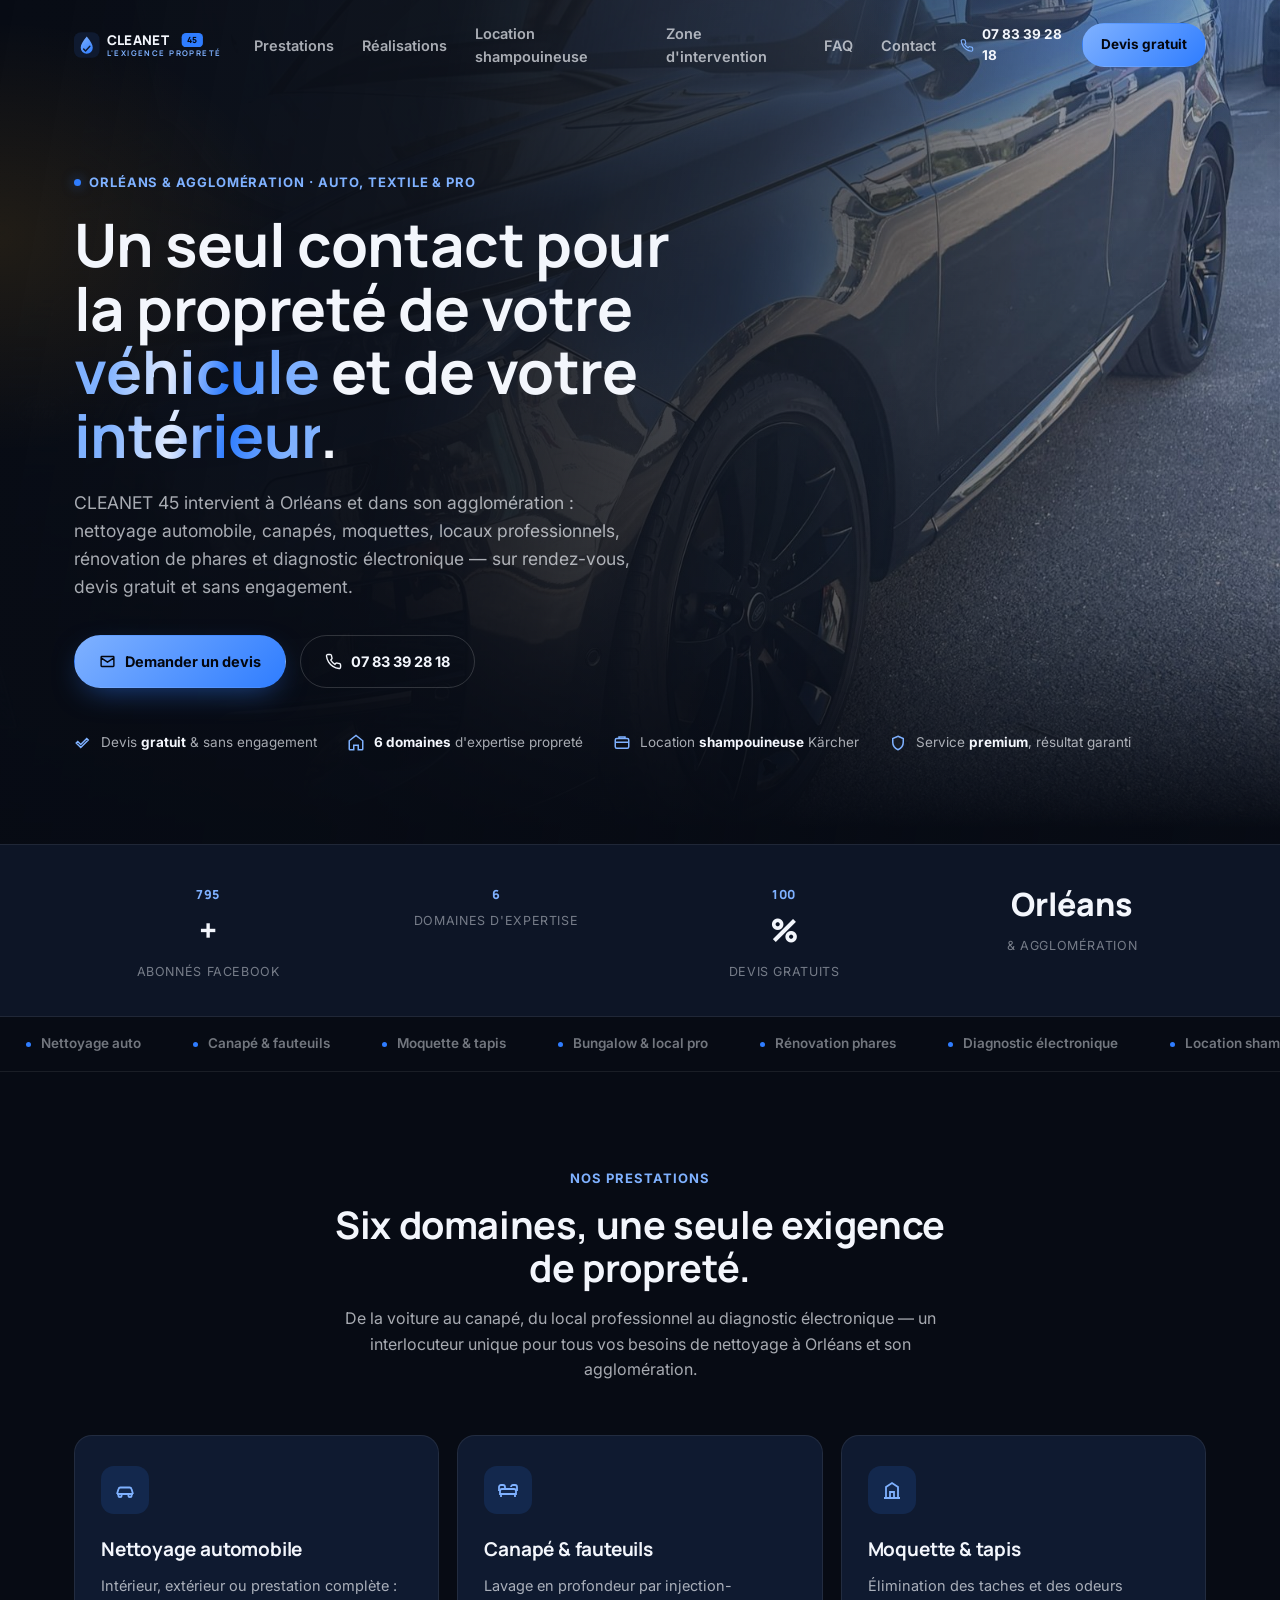
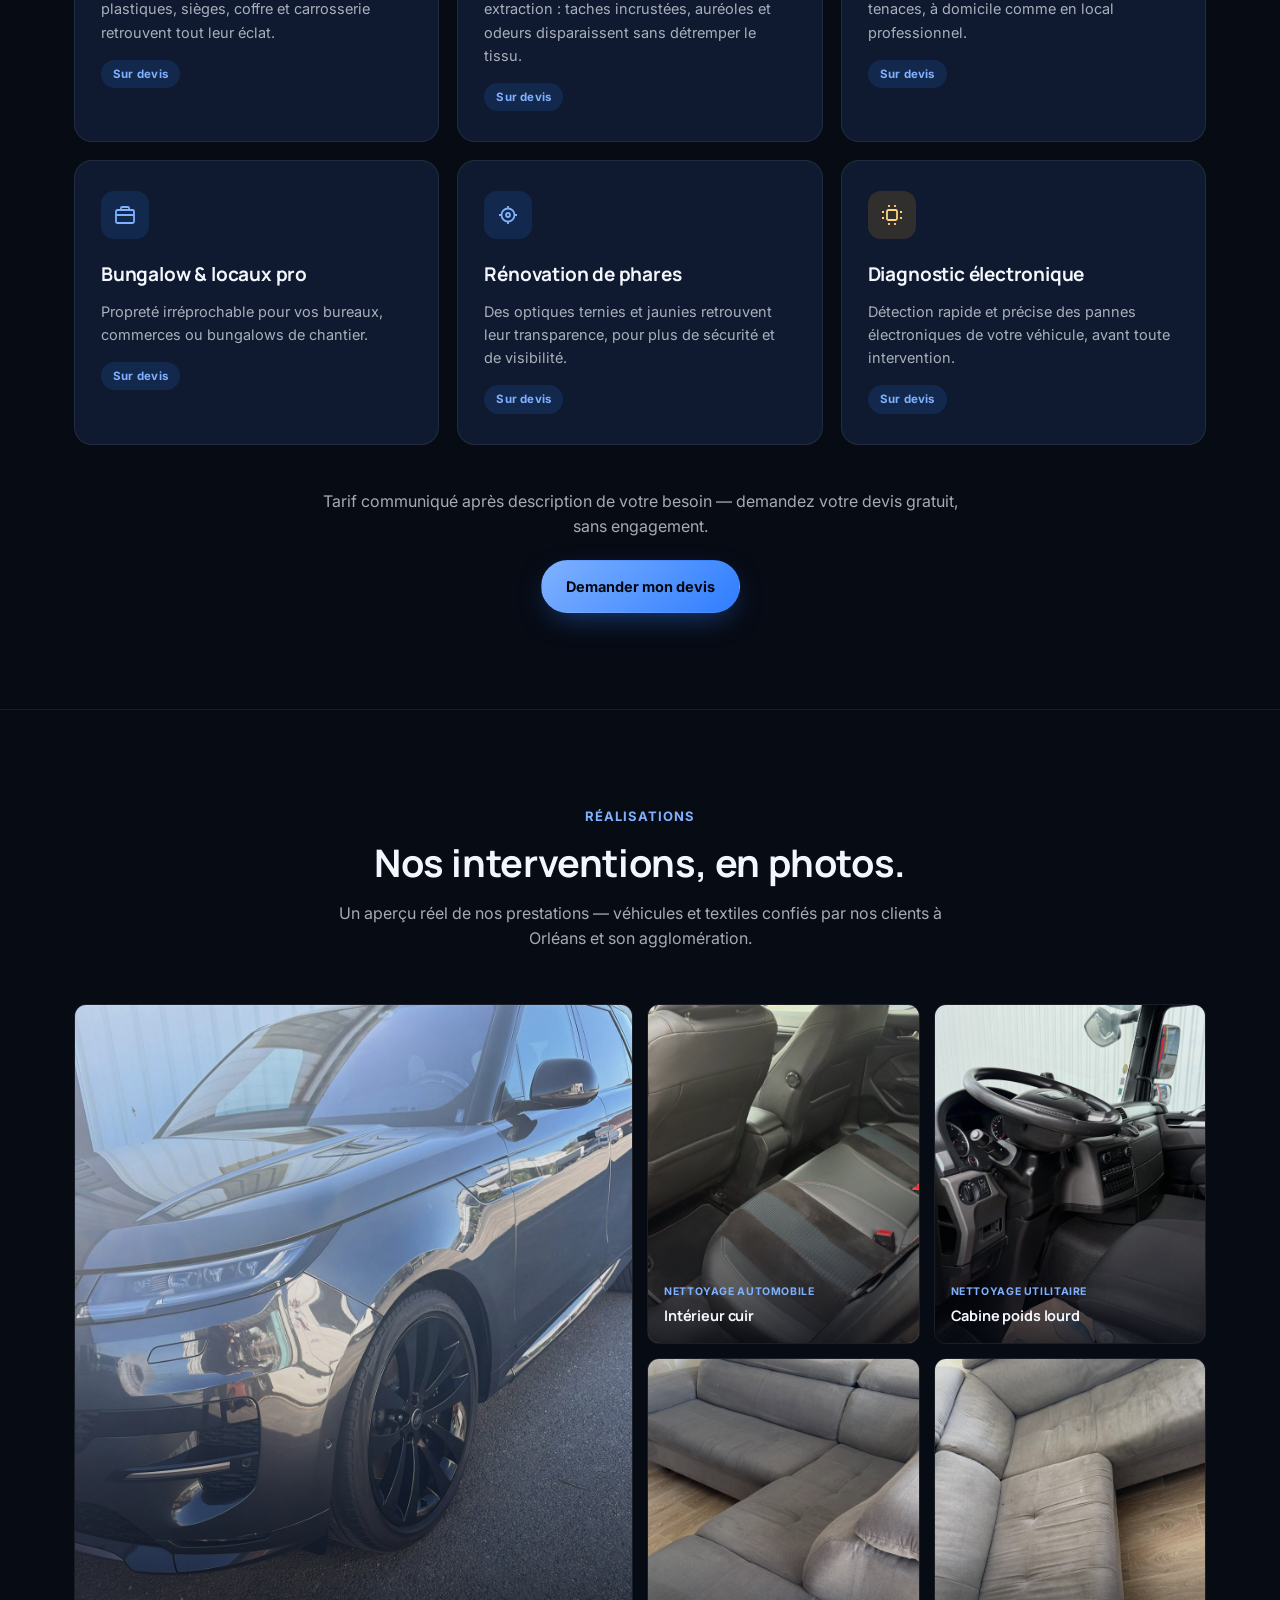
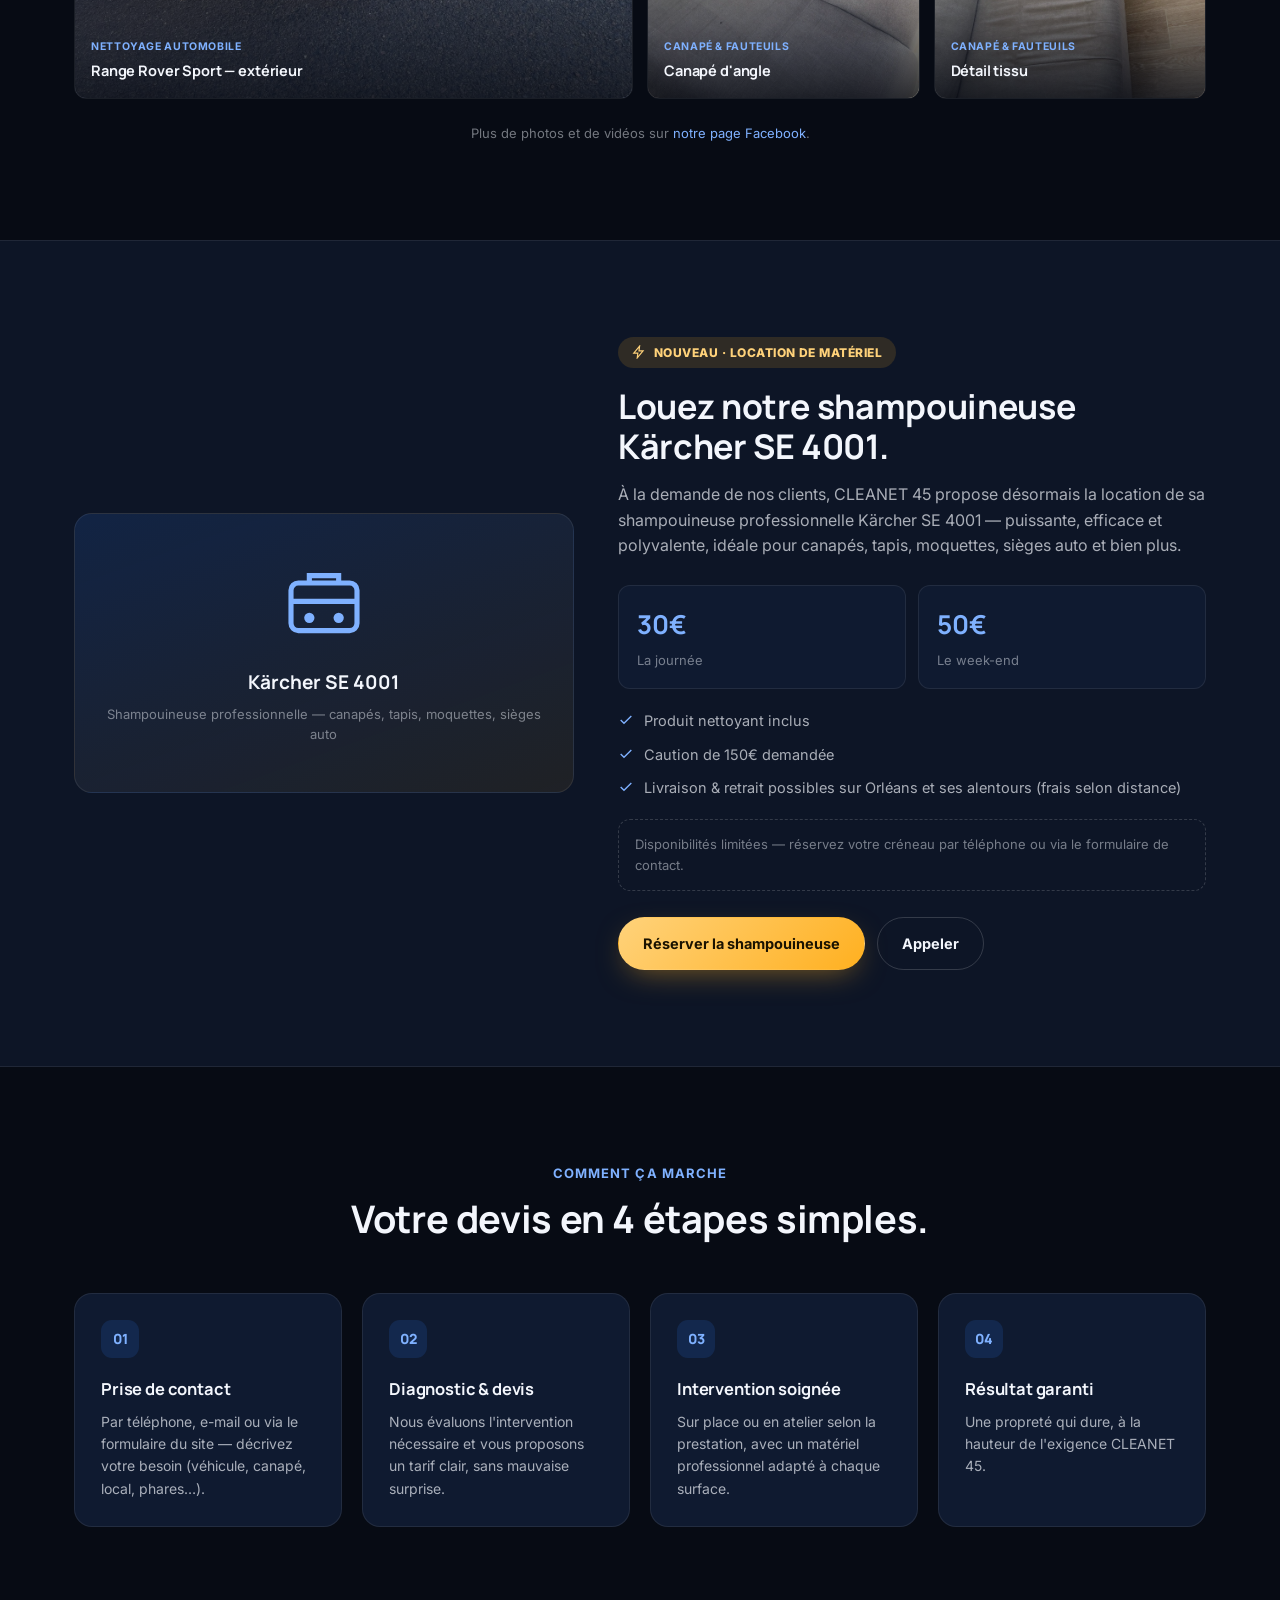
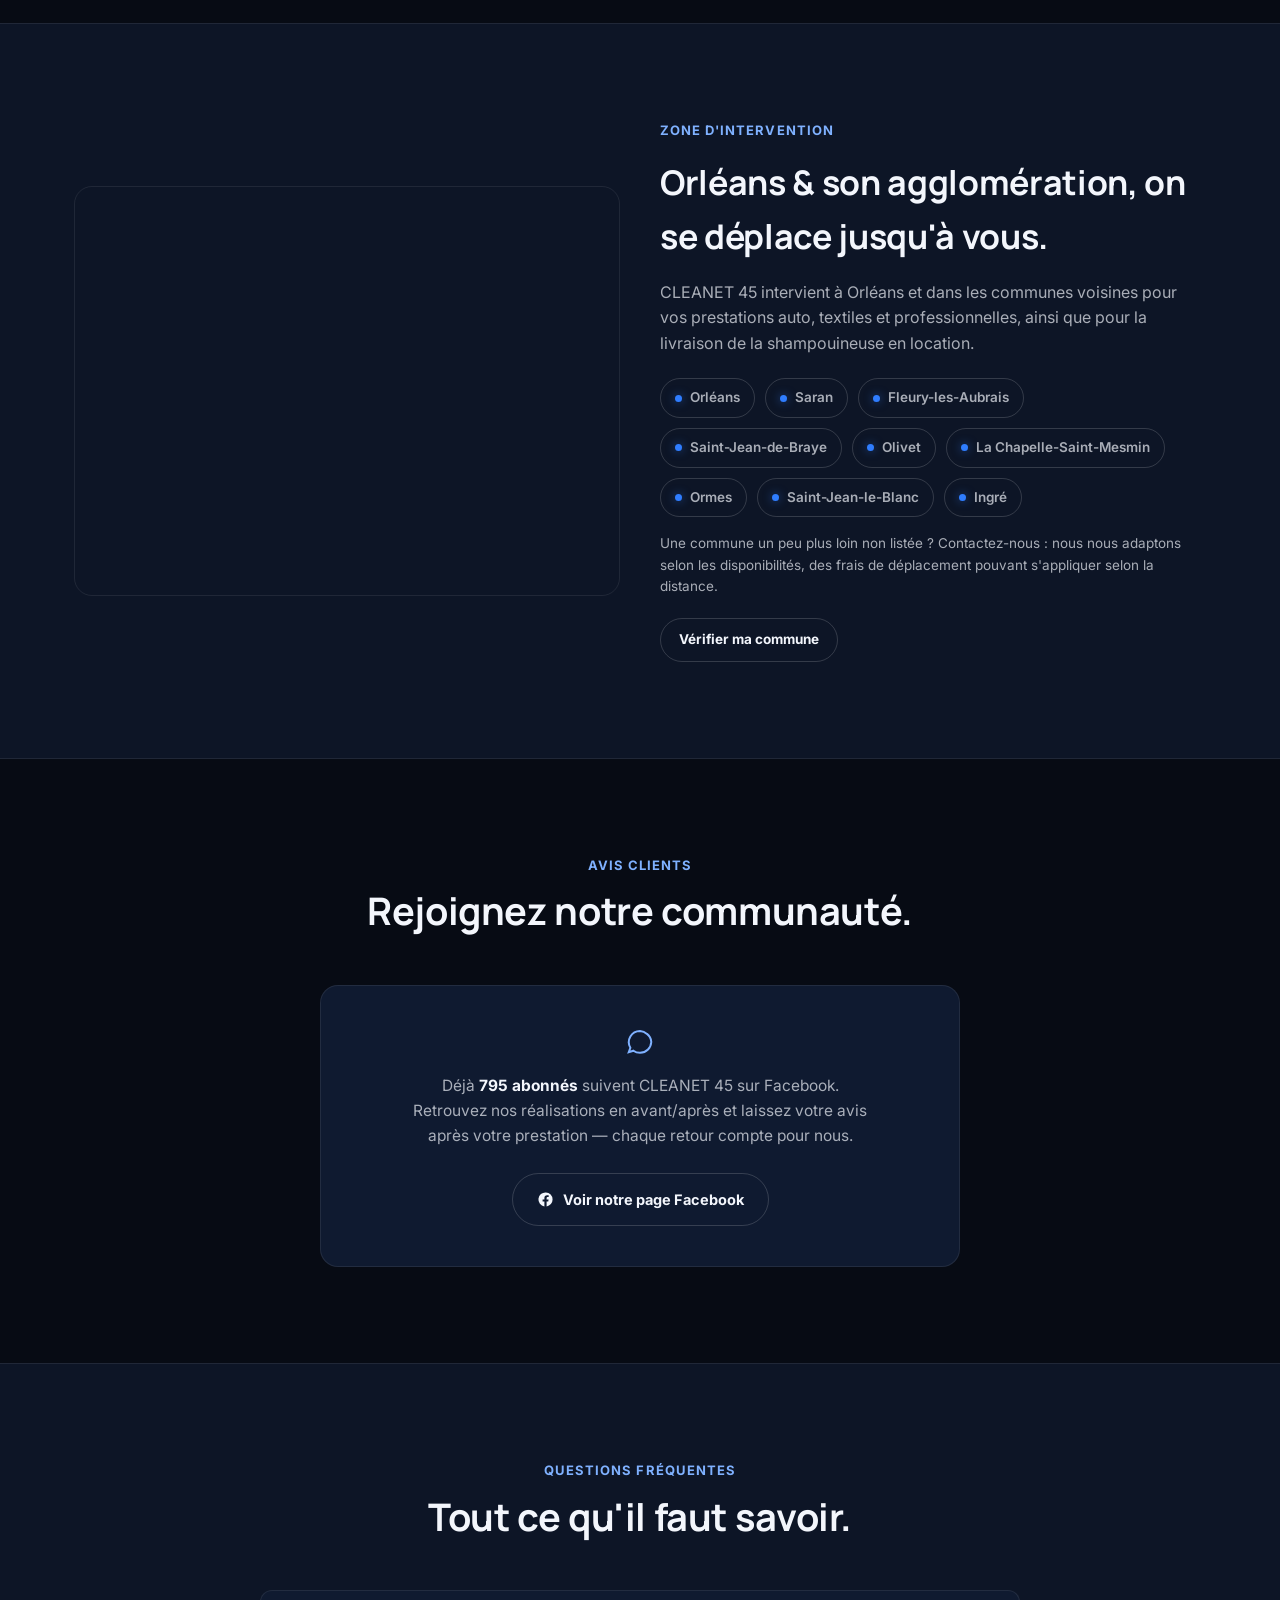
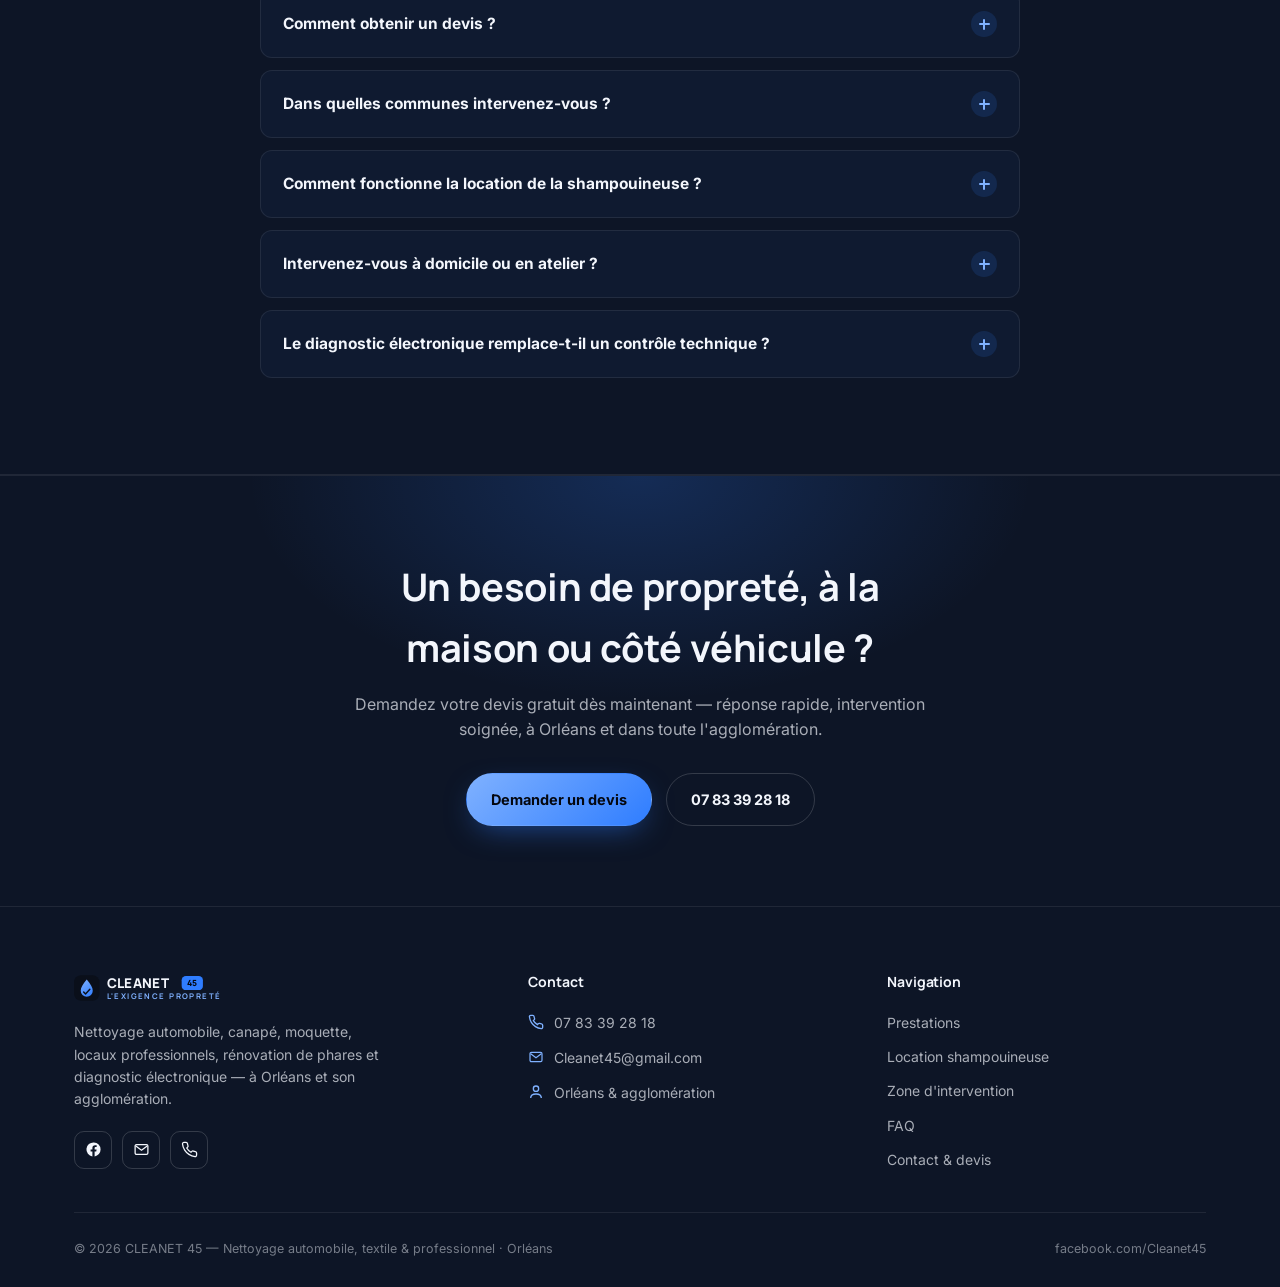
==== index.html @ 020af4cd "Initial commit: site Cleanet45 Co-Authored-By: Claude Sonnet 5 <noreply@anthropic.com>" ====
<!DOCTYPE html>
<html lang="fr">
<head>
<meta charset="UTF-8" />
<meta name="viewport" content="width=device-width, initial-scale=1" />
<title>CLEANET 45 — Nettoyage auto, canapé, moquette & pro | Orléans</title>
<meta name="description" content="CLEANET 45, l'exigence propreté à Orléans et son agglomération : nettoyage automobile, canapé, moquette, locaux professionnels, rénovation de phares, diagnostic électronique et location de shampouineuse Kärcher. Devis gratuit." />
<meta name="theme-color" content="#070b14" />
<link rel="icon" href="assets/favicon.svg" type="image/svg+xml" />
<link rel="apple-touch-icon" href="assets/favicon.svg" />
<meta property="og:title" content="CLEANET 45 — L'exigence propreté" />
<meta property="og:description" content="Nettoyage automobile, canapé, moquette, locaux pro, rénovation de phares, diagnostic électronique et location de shampouineuse — à Orléans et son agglomération." />
<meta property="og:type" content="website" />
<meta property="og:locale" content="fr_FR" />
<link rel="preconnect" href="https://fonts.googleapis.com" />
<link rel="preconnect" href="https://fonts.gstatic.com" crossorigin />
<link href="https://fonts.googleapis.com/css2?family=Manrope:wght@600;700;800&family=Inter:wght@400;500;600;700&display=swap" rel="stylesheet" />
<link rel="stylesheet" href="assets/styles.css" />
<script type="application/ld+json">
{
  "@context": "https://schema.org",
  "@type": "LocalBusiness",
  "name": "CLEANET 45",
  "description": "Nettoyage automobile, canapé, moquette, locaux professionnels, rénovation de phares, diagnostic électronique et location de shampouineuse Kärcher.",
  "telephone": "+33783392818",
  "email": "Cleanet45@gmail.com",
  "priceRange": "€€",
  "areaServed": "Orléans et son agglomération",
  "address": { "@type": "PostalAddress", "addressLocality": "Orléans", "addressRegion": "Loiret", "addressCountry": "FR" },
  "sameAs": ["https://www.facebook.com/Cleanet45/"]
}
</script>
</head>
<body>
<a class="skip-link" href="#main">Aller au contenu</a>

<header class="hd" id="hd">
  <div class="hd-in">
    <a href="#top" class="logo">
      <span class="logo-mark">
        <svg viewBox="0 0 220 48" role="img" aria-label="CLEANET 45">
          <rect x="0" y="6" width="36" height="36" rx="10" fill="#0f1a30"/>
          <path d="M18 12c5.5 6.7 8.5 11.2 8.5 15.8a8.5 8.5 0 0 1-17 0c0-4.6 3-9.1 8.5-15.8Z" fill="url(#hg)"/>
          <path d="M13.6 29.6l2.7 3 6.1-6.8" stroke="#0f1a30" stroke-width="2" fill="none" stroke-linecap="round" stroke-linejoin="round"/>
          <text x="46" y="24" fill="#f3f6fc" font-family="Manrope,sans-serif" font-weight="800" font-size="19" letter-spacing="0.5">CLEANET</text>
          <text x="46" y="39" fill="#7fb1ff" font-family="Manrope,sans-serif" font-weight="700" font-size="11" letter-spacing="2">L'EXIGENCE PROPRETÉ</text>
          <rect x="152" y="7" width="30" height="20" rx="6" fill="#2f7dff"/>
          <text x="167" y="21.5" fill="#04070f" font-family="Manrope,sans-serif" font-weight="800" font-size="12" text-anchor="middle">45</text>
          <defs>
            <linearGradient id="hg" x1="9" y1="12" x2="26" y2="36" gradientUnits="userSpaceOnUse">
              <stop stop-color="#7fb1ff"/><stop offset="1" stop-color="#2f7dff"/>
            </linearGradient>
          </defs>
        </svg>
      </span>
    </a>
    <nav class="nav" aria-label="Navigation principale">
      <a href="#prestations">Prestations</a>
      <a href="#realisations">Réalisations</a>
      <a href="#location">Location shampouineuse</a>
      <a href="#zone">Zone d'intervention</a>
      <a href="#faq">FAQ</a>
      <a href="contact.html">Contact</a>
    </nav>
    <div class="hd-actions">
      <a class="tel-pill" href="tel:+33783392818">
        <svg viewBox="0 0 24 24" fill="none" stroke="currentColor" stroke-width="2"><path d="M22 16.92v3a2 2 0 0 1-2.18 2 19.79 19.79 0 0 1-8.63-3.07 19.5 19.5 0 0 1-6-6 19.79 19.79 0 0 1-3.07-8.67A2 2 0 0 1 4.11 2h3a2 2 0 0 1 2 1.72c.127.96.361 1.903.7 2.81a2 2 0 0 1-.45 2.11L8.09 9.91a16 16 0 0 0 6 6l1.27-1.27a2 2 0 0 1 2.11-.45c.907.339 1.85.573 2.81.7A2 2 0 0 1 22 16.92z"/></svg>
        07 83 39 28 18
      </a>
      <a class="btn btn-blue btn-sm" href="contact.html">Devis gratuit</a>
      <button class="burger" id="burger" aria-label="Menu" aria-expanded="false"><span></span><span></span><span></span></button>
    </div>
  </div>
</header>

<div class="mnav-backdrop" id="mnavBackdrop"></div>
<nav class="mnav" id="mnav" inert>
  <a href="#prestations">Prestations</a>
  <a href="#realisations">Réalisations</a>
  <a href="#location">Location shampouineuse</a>
  <a href="#zone">Zone d'intervention</a>
  <a href="#faq">FAQ</a>
  <a href="contact.html">Contact</a>
  <a class="btn btn-blue" href="tel:+33783392818" style="margin-top:14px">Appeler le 07 83 39 28 18</a>
</nav>

<main id="main">
<span id="top"></span>

<!-- ===================== HERO ===================== -->
<section class="hero">
  <div class="hero-media" aria-hidden="true">
    <img src="assets/img/gallery/car-exterior-1.jpg" alt="" loading="eager" />
  </div>
  <div class="hero-glow" aria-hidden="true"></div>
  <div class="hero-in">
    <p class="eyebrow">Orléans &amp; agglomération · Auto, textile &amp; pro</p>
    <h1>Un seul contact pour la propreté de votre <em>véhicule</em> et de votre <em>intérieur</em>.</h1>
    <p class="hero-sub">CLEANET 45 intervient à Orléans et dans son agglomération : nettoyage automobile, canapés, moquettes, locaux professionnels, rénovation de phares et diagnostic électronique — sur rendez-vous, devis gratuit et sans engagement.</p>
    <div class="hero-cta">
      <a class="btn btn-blue" href="contact.html">
        <svg viewBox="0 0 24 24" fill="none" stroke="currentColor" stroke-width="2"><path d="M4 4h16v16H4z" opacity="0"/><path d="M3 7l9 6 9-6M4 5h16a1 1 0 0 1 1 1v12a1 1 0 0 1-1 1H4a1 1 0 0 1-1-1V6a1 1 0 0 1 1-1Z"/></svg>
        Demander un devis
      </a>
      <a class="btn btn-ghost" href="tel:+33783392818">
        <svg viewBox="0 0 24 24" fill="none" stroke="currentColor" stroke-width="2"><path d="M22 16.92v3a2 2 0 0 1-2.18 2 19.79 19.79 0 0 1-8.63-3.07 19.5 19.5 0 0 1-6-6 19.79 19.79 0 0 1-3.07-8.67A2 2 0 0 1 4.11 2h3a2 2 0 0 1 2 1.72c.127.96.361 1.903.7 2.81a2 2 0 0 1-.45 2.11L8.09 9.91a16 16 0 0 0 6 6l1.27-1.27a2 2 0 0 1 2.11-.45c.907.339 1.85.573 2.81.7A2 2 0 0 1 22 16.92z"/></svg>
        07 83 39 28 18
      </a>
    </div>
    <div class="hero-badges">
      <div class="hb"><svg viewBox="0 0 24 24" fill="none" stroke="currentColor" stroke-width="2"><path d="M3 12l2-2 4 4 8-8 2 2-10 10-6-6z"/></svg><span>Devis <b>gratuit</b> &amp; sans engagement</span></div>
      <div class="hb"><svg viewBox="0 0 24 24" fill="none" stroke="currentColor" stroke-width="2"><path d="M3 9l9-7 9 7v11a1 1 0 0 1-1 1h-5v-6H9v6H4a1 1 0 0 1-1-1z"/></svg><span><b>6 domaines</b> d'expertise propreté</span></div>
      <div class="hb"><svg viewBox="0 0 24 24" fill="none" stroke="currentColor" stroke-width="2"><rect x="3" y="6" width="18" height="13" rx="2"/><path d="M8 6V4h8v2M3 11h18"/></svg><span>Location <b>shampouineuse</b> Kärcher</span></div>
      <div class="hb"><svg viewBox="0 0 24 24" fill="none" stroke="currentColor" stroke-width="2"><path d="M12 3l7 3v5c0 5-3.5 8.5-7 10-3.5-1.5-7-5-7-10V6l7-3Z"/></svg><span>Service <b>premium</b>, résultat garanti</span></div>
    </div>
  </div>
</section>

<!-- ===================== STATS ===================== -->
<div class="stats sec-edge-t sec-edge-b">
  <div class="stats-in">
    <div class="stat"><b><span class="cy">795</span>+</b><span>Abonnés Facebook</span></div>
    <div class="stat"><b><span class="cy">6</span></b><span>Domaines d'expertise</span></div>
    <div class="stat"><b><span class="cy">100</span>%</b><span>Devis gratuits</span></div>
    <div class="stat"><b>Orléans</b><span>&amp; agglomération</span></div>
  </div>
</div>

<!-- ===================== MARQUEE ===================== -->
<div class="marquee">
  <div class="marquee-track">
    <span>Nettoyage auto</span><span>Canapé &amp; fauteuils</span><span>Moquette &amp; tapis</span><span>Bungalow &amp; local pro</span><span>Rénovation phares</span><span>Diagnostic électronique</span><span>Location shampouineuse</span>
    <span>Nettoyage auto</span><span>Canapé &amp; fauteuils</span><span>Moquette &amp; tapis</span><span>Bungalow &amp; local pro</span><span>Rénovation phares</span><span>Diagnostic électronique</span><span>Location shampouineuse</span>
  </div>
</div>

<!-- ===================== PRESTATIONS ===================== -->
<section class="section" id="prestations">
  <div class="wrap">
    <div class="sec-head center" data-reveal>
      <span class="sec-eyebrow">Nos prestations</span>
      <h2>Six domaines, une seule exigence de propreté.</h2>
      <p>De la voiture au canapé, du local professionnel au diagnostic électronique — un interlocuteur unique pour tous vos besoins de nettoyage à Orléans et son agglomération.</p>
    </div>

    <div class="svc-grid">
      <div class="svc-card" data-reveal>
        <div class="svc-icon"><svg viewBox="0 0 24 24" fill="none" stroke="currentColor" stroke-width="1.8"><path d="M4 16l1.5-5A2 2 0 0 1 7.4 9.5h9.2a2 2 0 0 1 1.9 1.5L20 16"/><circle cx="7" cy="17.5" r="1.6"/><circle cx="17" cy="17.5" r="1.6"/><path d="M4 16h16"/></svg></div>
        <h3>Nettoyage automobile</h3>
        <p>Intérieur, extérieur ou prestation complète : plastiques, sièges, coffre et carrosserie retrouvent tout leur éclat.</p>
        <span class="svc-tag">Sur devis</span>
      </div>

      <div class="svc-card" data-reveal>
        <div class="svc-icon"><svg viewBox="0 0 24 24" fill="none" stroke="currentColor" stroke-width="1.8"><path d="M4 13a2 2 0 0 1 2-2h12a2 2 0 0 1 2 2v3H4v-3Z"/><path d="M5 16v3M19 16v3M3 13V9a2 2 0 0 1 2-2h2a2 2 0 0 1 2 2v2M15 9a2 2 0 0 1 2-2h2a2 2 0 0 1 2 2v4"/></svg></div>
        <h3>Canapé &amp; fauteuils</h3>
        <p>Lavage en profondeur par injection-extraction : taches incrustées, auréoles et odeurs disparaissent sans détremper le tissu.</p>
        <span class="svc-tag">Sur devis</span>
      </div>

      <div class="svc-card" data-reveal>
        <div class="svc-icon"><svg viewBox="0 0 24 24" fill="none" stroke="currentColor" stroke-width="1.8"><path d="M4 20h16M6 20V9l6-4 6 4v11M10 20v-6h4v6"/></svg></div>
        <h3>Moquette &amp; tapis</h3>
        <p>Élimination des taches et des odeurs tenaces, à domicile comme en local professionnel.</p>
        <span class="svc-tag">Sur devis</span>
      </div>

      <div class="svc-card" data-reveal>
        <div class="svc-icon"><svg viewBox="0 0 24 24" fill="none" stroke="currentColor" stroke-width="1.8"><rect x="3" y="7" width="18" height="13" rx="1.5"/><path d="M8 7V5a1 1 0 0 1 1-1h6a1 1 0 0 1 1 1v2M3 12h18"/></svg></div>
        <h3>Bungalow &amp; locaux pro</h3>
        <p>Propreté irréprochable pour vos bureaux, commerces ou bungalows de chantier.</p>
        <span class="svc-tag">Sur devis</span>
      </div>

      <div class="svc-card" data-reveal>
        <div class="svc-icon"><svg viewBox="0 0 24 24" fill="none" stroke="currentColor" stroke-width="1.8"><circle cx="12" cy="12" r="6.5"/><circle cx="12" cy="12" r="2"/><path d="M12 3v2.5M12 18.5V21M3 12h2.5M18.5 12H21"/></svg></div>
        <h3>Rénovation de phares</h3>
        <p>Des optiques ternies et jaunies retrouvent leur transparence, pour plus de sécurité et de visibilité.</p>
        <span class="svc-tag">Sur devis</span>
      </div>

      <div class="svc-card feat" data-reveal>
        <div class="svc-icon"><svg viewBox="0 0 24 24" fill="none" stroke="currentColor" stroke-width="1.8"><rect x="7" y="7" width="10" height="10" rx="1.5"/><path d="M9 2v2M15 2v2M9 20v2M15 20v2M2 9h2M2 15h2M20 9h2M20 15h2"/></svg></div>
        <h3>Diagnostic électronique</h3>
        <p>Détection rapide et précise des pannes électroniques de votre véhicule, avant toute intervention.</p>
        <span class="svc-tag">Sur devis</span>
      </div>
    </div>

    <div class="center-copy" style="margin-top:44px" data-reveal>
      <p style="color:var(--text-dim);margin-bottom:20px">Tarif communiqué après description de votre besoin — demandez votre devis gratuit, sans engagement.</p>
      <a class="btn btn-blue" href="contact.html">Demander mon devis</a>
    </div>
  </div>
</section>

<!-- ===================== RÉALISATIONS ===================== -->
<section class="section sec-edge-t" id="realisations">
  <div class="wrap">
    <div class="sec-head center" data-reveal>
      <span class="sec-eyebrow">Réalisations</span>
      <h2>Nos interventions, en photos.</h2>
      <p>Un aperçu réel de nos prestations — véhicules et textiles confiés par nos clients à Orléans et son agglomération.</p>
    </div>

    <div class="gal-grid" data-reveal>
      <a class="gal-item big" href="https://www.facebook.com/Cleanet45/" target="_blank" rel="noopener">
        <img src="assets/img/gallery/car-exterior-1.jpg" alt="Range Rover Sport noire, carrosserie brillante après nettoyage extérieur par CLEANET 45" loading="lazy" />
        <span class="gal-caption"><span class="tag">Nettoyage automobile</span><h4>Range Rover Sport — extérieur</h4></span>
      </a>
      <a class="gal-item" href="https://www.facebook.com/Cleanet45/" target="_blank" rel="noopener">
        <img src="assets/img/gallery/cuir-interieur-1.jpg" alt="Sièges arrière en cuir noir nettoyés, intérieur automobile impeccable" loading="lazy" />
        <span class="gal-caption"><span class="tag">Nettoyage automobile</span><h4>Intérieur cuir</h4></span>
      </a>
      <a class="gal-item" href="https://www.facebook.com/Cleanet45/" target="_blank" rel="noopener">
        <img src="assets/img/gallery/camion-cabine-1.jpg" alt="Cabine de camion nettoyée, tableau de bord et volant impeccables" loading="lazy" />
        <span class="gal-caption"><span class="tag">Nettoyage utilitaire</span><h4>Cabine poids lourd</h4></span>
      </a>
      <a class="gal-item" href="https://www.facebook.com/Cleanet45/" target="_blank" rel="noopener">
        <img src="assets/img/gallery/canape-1.jpg" alt="Canapé d'angle en tissu gris, nettoyage en profondeur par CLEANET 45" loading="lazy" />
        <span class="gal-caption"><span class="tag">Canapé &amp; fauteuils</span><h4>Canapé d'angle</h4></span>
      </a>
      <a class="gal-item" href="https://www.facebook.com/Cleanet45/" target="_blank" rel="noopener">
        <img src="assets/img/gallery/canape-2.jpg" alt="Détail d'un canapé en tissu traité par injection-extraction" loading="lazy" />
        <span class="gal-caption"><span class="tag">Canapé &amp; fauteuils</span><h4>Détail tissu</h4></span>
      </a>
    </div>
    <p class="gal-note" data-reveal>Plus de photos et de vidéos sur <a href="https://www.facebook.com/Cleanet45/" target="_blank" rel="noopener">notre page Facebook</a>.</p>
  </div>
</section>

<!-- ===================== LOCATION SHAMPOUINEUSE ===================== -->
<section class="section sec-shade sec-edge-t sec-edge-b" id="location">
  <div class="wrap">
    <div class="promo-grid">
      <div class="promo-visual" data-reveal>
        <svg viewBox="0 0 24 24" fill="none" stroke="currentColor" stroke-width="1.4"><rect x="3" y="6" width="18" height="13" rx="2"/><path d="M8 6V4h8v2M3 11h18"/><circle cx="8" cy="15.5" r="1.4" fill="currentColor" stroke="none"/><circle cx="16" cy="15.5" r="1.4" fill="currentColor" stroke="none"/></svg>
        <div>
          <b>Kärcher SE 4001</b>
          <span>Shampouineuse professionnelle — canapés, tapis, moquettes, sièges auto</span>
        </div>
      </div>
      <div class="promo-text" data-reveal>
        <span class="promo-badge">
          <svg viewBox="0 0 24 24" fill="none" stroke="currentColor" stroke-width="2" width="14" height="14"><path d="M13 2 3 14h7l-1 8 10-12h-7l1-8Z"/></svg>
          Nouveau · Location de matériel
        </span>
        <h2>Louez notre shampouineuse Kärcher SE 4001.</h2>
        <p>À la demande de nos clients, CLEANET 45 propose désormais la location de sa shampouineuse professionnelle Kärcher SE 4001 — puissante, efficace et polyvalente, idéale pour canapés, tapis, moquettes, sièges auto et bien plus.</p>

        <div class="rental-price">
          <div class="rp-card"><b>30€</b><span>La journée</span></div>
          <div class="rp-card"><b>50€</b><span>Le week-end</span></div>
        </div>

        <ul class="rental-list">
          <li><svg viewBox="0 0 24 24" fill="none" stroke="currentColor" stroke-width="2"><path d="M20 6 9 17l-5-5"/></svg>Produit nettoyant inclus</li>
          <li><svg viewBox="0 0 24 24" fill="none" stroke="currentColor" stroke-width="2"><path d="M20 6 9 17l-5-5"/></svg>Caution de 150€ demandée</li>
          <li><svg viewBox="0 0 24 24" fill="none" stroke="currentColor" stroke-width="2"><path d="M20 6 9 17l-5-5"/></svg>Livraison &amp; retrait possibles sur Orléans et ses alentours (frais selon distance)</li>
        </ul>

        <div class="rental-note">Disponibilités limitées — réservez votre créneau par téléphone ou via le formulaire de contact.</div>

        <div class="promo-cta">
          <a class="btn btn-amber" href="contact.html#location">Réserver la shampouineuse</a>
          <a class="btn btn-ghost" href="tel:+33783392818">Appeler</a>
        </div>
      </div>
    </div>
  </div>
</section>

<!-- ===================== PROCESS ===================== -->
<section class="section">
  <div class="wrap">
    <div class="sec-head center" data-reveal>
      <span class="sec-eyebrow">Comment ça marche</span>
      <h2>Votre devis en 4 étapes simples.</h2>
    </div>
    <div class="proc-grid">
      <div class="proc-card" data-reveal>
        <div class="proc-num">01</div>
        <h4>Prise de contact</h4>
        <p>Par téléphone, e-mail ou via le formulaire du site — décrivez votre besoin (véhicule, canapé, local, phares…).</p>
      </div>
      <div class="proc-card" data-reveal>
        <div class="proc-num">02</div>
        <h4>Diagnostic &amp; devis</h4>
        <p>Nous évaluons l'intervention nécessaire et vous proposons un tarif clair, sans mauvaise surprise.</p>
      </div>
      <div class="proc-card" data-reveal>
        <div class="proc-num">03</div>
        <h4>Intervention soignée</h4>
        <p>Sur place ou en atelier selon la prestation, avec un matériel professionnel adapté à chaque surface.</p>
      </div>
      <div class="proc-card" data-reveal>
        <div class="proc-num">04</div>
        <h4>Résultat garanti</h4>
        <p>Une propreté qui dure, à la hauteur de l'exigence CLEANET 45.</p>
      </div>
    </div>
  </div>
</section>

<!-- ===================== ZONE D'INTERVENTION ===================== -->
<section class="section sec-shade sec-edge-t sec-edge-b" id="zone">
  <div class="wrap">
    <div class="zone-grid">
      <div class="zone-map-wrap" data-reveal>
        <iframe class="zone-map" src="https://www.google.com/maps?q=Orl%C3%A9ans,+France&z=11&output=embed" title="Carte de la zone d'intervention CLEANET 45 : Orléans et son agglomération" loading="lazy" referrerpolicy="no-referrer-when-downgrade"></iframe>
      </div>
      <div class="zone-text" data-reveal>
        <span class="sec-eyebrow">Zone d'intervention</span>
        <h2>Orléans &amp; son agglomération, on se déplace jusqu'à vous.</h2>
        <p>CLEANET 45 intervient à Orléans et dans les communes voisines pour vos prestations auto, textiles et professionnelles, ainsi que pour la livraison de la shampouineuse en location.</p>
        <ul class="zone-list">
          <li><span class="zone-dot"></span>Orléans</li>
          <li><span class="zone-dot"></span>Saran</li>
          <li><span class="zone-dot"></span>Fleury-les-Aubrais</li>
          <li><span class="zone-dot"></span>Saint-Jean-de-Braye</li>
          <li><span class="zone-dot"></span>Olivet</li>
          <li><span class="zone-dot"></span>La Chapelle-Saint-Mesmin</li>
          <li><span class="zone-dot"></span>Ormes</li>
          <li><span class="zone-dot"></span>Saint-Jean-le-Blanc</li>
          <li><span class="zone-dot"></span>Ingré</li>
        </ul>
        <p class="zone-note">Une commune un peu plus loin non listée ? Contactez-nous : nous nous adaptons selon les disponibilités, des frais de déplacement pouvant s'appliquer selon la distance.</p>
        <a class="btn btn-ghost btn-sm" href="contact.html" style="margin-top:20px">Vérifier ma commune</a>
      </div>
    </div>
  </div>
</section>

<!-- ===================== AVIS ===================== -->
<section class="section" id="avis">
  <div class="wrap">
    <div class="sec-head center" data-reveal>
      <span class="sec-eyebrow">Avis clients</span>
      <h2>Rejoignez notre communauté.</h2>
    </div>
    <div class="avis-card" data-reveal>
      <svg width="30" height="30" viewBox="0 0 24 24" fill="none" stroke="currentColor" stroke-width="1.6" style="color:var(--blue-2);margin:0 auto 18px;display:block"><path d="M17.6 6.32A8.86 8.86 0 0 0 12.03 4a8.94 8.94 0 0 0-7.74 13.4L3 21l3.72-1.24a8.94 8.94 0 0 0 5.31 1.7h.01A8.94 8.94 0 0 0 21 12.5a8.86 8.86 0 0 0-3.4-6.18Z"/></svg>
      <p>Déjà <b style="color:var(--text)">795 abonnés</b> suivent CLEANET 45 sur Facebook. Retrouvez nos réalisations en avant/après et laissez votre avis après votre prestation — chaque retour compte pour nous.</p>
      <a class="btn btn-ghost" href="https://www.facebook.com/Cleanet45/" target="_blank" rel="noopener">
        <svg viewBox="0 0 24 24" fill="currentColor" width="17" height="17"><path d="M22 12a10 10 0 1 0-11.56 9.88v-6.99H7.9V12h2.54V9.8c0-2.5 1.49-3.89 3.78-3.89 1.1 0 2.24.2 2.24.2v2.46h-1.26c-1.24 0-1.63.77-1.63 1.56V12h2.78l-.45 2.89h-2.33v6.99A10 10 0 0 0 22 12Z"/></svg>
        Voir notre page Facebook
      </a>
    </div>
  </div>
</section>

<!-- ===================== FAQ ===================== -->
<section class="section sec-shade sec-edge-t sec-edge-b" id="faq">
  <div class="wrap">
    <div class="sec-head center" data-reveal>
      <span class="sec-eyebrow">Questions fréquentes</span>
      <h2>Tout ce qu'il faut savoir.</h2>
    </div>
    <div class="faq-list" data-reveal>
      <details class="faq-item">
        <summary>Comment obtenir un devis ?<span class="faq-plus"></span></summary>
        <div class="faq-body">Décrivez votre besoin par téléphone, e-mail ou via le formulaire de contact : nature du service (auto, canapé, moquette, local, phares, diagnostic), état général et vos disponibilités. Nous vous répondons avec un tarif clair, sans engagement.</div>
      </details>
      <details class="faq-item">
        <summary>Dans quelles communes intervenez-vous ?<span class="faq-plus"></span></summary>
        <div class="faq-body">Nous intervenons principalement à Orléans et dans son agglomération (Saran, Fleury-les-Aubrais, Saint-Jean-de-Braye, Olivet…). Une commune plus éloignée ? Contactez-nous, nous nous adaptons selon les disponibilités et des frais de déplacement peuvent s'appliquer.</div>
      </details>
      <details class="faq-item">
        <summary>Comment fonctionne la location de la shampouineuse ?<span class="faq-plus"></span></summary>
        <div class="faq-body">La Kärcher SE 4001 se loue 30€ la journée ou 50€ le week-end, produit nettoyant inclus. Une caution de 150€ est demandée. Livraison et retrait sont possibles sur Orléans et ses alentours moyennant des frais selon la distance.</div>
      </details>
      <details class="faq-item">
        <summary>Intervenez-vous à domicile ou en atelier ?<span class="faq-plus"></span></summary>
        <div class="faq-body">Selon la prestation, nous intervenons directement chez vous, sur votre lieu de travail, ou prenons en charge votre véhicule ou votre matériel. Précisez votre préférence lors de la demande de devis.</div>
      </details>
      <details class="faq-item">
        <summary>Le diagnostic électronique remplace-t-il un contrôle technique ?<span class="faq-plus"></span></summary>
        <div class="faq-body">Non. Notre diagnostic électronique permet de détecter rapidement une panne ou un voyant allumé avant intervention — il ne remplace pas un contrôle technique réglementaire.</div>
      </details>
    </div>
  </div>
</section>

<!-- ===================== CTA BAND ===================== -->
<section class="cta-band">
  <div class="wrap cta-in">
    <h2>Un besoin de propreté, à la maison ou côté véhicule ?</h2>
    <p>Demandez votre devis gratuit dès maintenant — réponse rapide, intervention soignée, à Orléans et dans toute l'agglomération.</p>
    <div class="cta-actions">
      <a class="btn btn-blue" href="contact.html">Demander un devis</a>
      <a class="btn btn-ghost" href="tel:+33783392818">07 83 39 28 18</a>
    </div>
  </div>
</section>

</main>

<a class="call-fab" href="tel:+33783392818" aria-label="Appeler CLEANET 45">
  <svg viewBox="0 0 24 24" fill="none" stroke="currentColor" stroke-width="2"><path d="M22 16.92v3a2 2 0 0 1-2.18 2 19.79 19.79 0 0 1-8.63-3.07 19.5 19.5 0 0 1-6-6 19.79 19.79 0 0 1-3.07-8.67A2 2 0 0 1 4.11 2h3a2 2 0 0 1 2 1.72c.127.96.361 1.903.7 2.81a2 2 0 0 1-.45 2.11L8.09 9.91a16 16 0 0 0 6 6l1.27-1.27a2 2 0 0 1 2.11-.45c.907.339 1.85.573 2.81.7A2 2 0 0 1 22 16.92z"/></svg>
</a>

<footer class="ft">
  <div class="wrap">
    <div class="ft-grid">
      <div class="ft-brand">
        <a href="#top" class="logo">
          <span class="logo-mark">
            <svg viewBox="0 0 220 48" role="img" aria-label="CLEANET 45">
              <rect x="0" y="6" width="36" height="36" rx="10" fill="#0a0f1a"/>
              <path d="M18 12c5.5 6.7 8.5 11.2 8.5 15.8a8.5 8.5 0 0 1-17 0c0-4.6 3-9.1 8.5-15.8Z" fill="url(#fg)"/>
              <path d="M13.6 29.6l2.7 3 6.1-6.8" stroke="#0a0f1a" stroke-width="2" fill="none" stroke-linecap="round" stroke-linejoin="round"/>
              <text x="46" y="24" fill="#f3f6fc" font-family="Manrope,sans-serif" font-weight="800" font-size="19" letter-spacing="0.5">CLEANET</text>
              <text x="46" y="39" fill="#7fb1ff" font-family="Manrope,sans-serif" font-weight="700" font-size="11" letter-spacing="2">L'EXIGENCE PROPRETÉ</text>
              <rect x="152" y="7" width="30" height="20" rx="6" fill="#2f7dff"/>
              <text x="167" y="21.5" fill="#04070f" font-family="Manrope,sans-serif" font-weight="800" font-size="12" text-anchor="middle">45</text>
              <defs><linearGradient id="fg" x1="9" y1="12" x2="26" y2="36" gradientUnits="userSpaceOnUse"><stop stop-color="#7fb1ff"/><stop offset="1" stop-color="#2f7dff"/></linearGradient></defs>
            </svg>
          </span>
        </a>
        <p>Nettoyage automobile, canapé, moquette, locaux professionnels, rénovation de phares et diagnostic électronique — à Orléans et son agglomération.</p>
        <div class="ft-social">
          <a href="https://www.facebook.com/Cleanet45/" target="_blank" rel="noopener" aria-label="Facebook">
            <svg viewBox="0 0 24 24" fill="currentColor"><path d="M22 12a10 10 0 1 0-11.56 9.88v-6.99H7.9V12h2.54V9.8c0-2.5 1.49-3.89 3.78-3.89 1.1 0 2.24.2 2.24.2v2.46h-1.26c-1.24 0-1.63.77-1.63 1.56V12h2.78l-.45 2.89h-2.33v6.99A10 10 0 0 0 22 12Z"/></svg>
          </a>
          <a href="mailto:Cleanet45@gmail.com" aria-label="E-mail">
            <svg viewBox="0 0 24 24" fill="none" stroke="currentColor" stroke-width="1.8"><rect x="3" y="5" width="18" height="14" rx="2"/><path d="m4 7 8 6 8-6"/></svg>
          </a>
          <a href="tel:+33783392818" aria-label="Téléphone">
            <svg viewBox="0 0 24 24" fill="none" stroke="currentColor" stroke-width="1.8"><path d="M22 16.92v3a2 2 0 0 1-2.18 2 19.79 19.79 0 0 1-8.63-3.07 19.5 19.5 0 0 1-6-6 19.79 19.79 0 0 1-3.07-8.67A2 2 0 0 1 4.11 2h3a2 2 0 0 1 2 1.72c.127.96.361 1.903.7 2.81a2 2 0 0 1-.45 2.11L8.09 9.91a16 16 0 0 0 6 6l1.27-1.27a2 2 0 0 1 2.11-.45c.907.339 1.85.573 2.81.7A2 2 0 0 1 22 16.92z"/></svg>
          </a>
        </div>
      </div>
      <div>
        <h5>Contact</h5>
        <ul class="ft-contact">
          <li><svg viewBox="0 0 24 24" fill="none" stroke="currentColor" stroke-width="2"><path d="M22 16.92v3a2 2 0 0 1-2.18 2 19.79 19.79 0 0 1-8.63-3.07 19.5 19.5 0 0 1-6-6 19.79 19.79 0 0 1-3.07-8.67A2 2 0 0 1 4.11 2h3a2 2 0 0 1 2 1.72c.127.96.361 1.903.7 2.81a2 2 0 0 1-.45 2.11L8.09 9.91a16 16 0 0 0 6 6l1.27-1.27a2 2 0 0 1 2.11-.45c.907.339 1.85.573 2.81.7A2 2 0 0 1 22 16.92z"/></svg><a href="tel:+33783392818">07 83 39 28 18</a></li>
          <li><svg viewBox="0 0 24 24" fill="none" stroke="currentColor" stroke-width="1.8"><rect x="3" y="5" width="18" height="14" rx="2"/><path d="m4 7 8 6 8-6"/></svg><a href="mailto:Cleanet45@gmail.com">Cleanet45@gmail.com</a></li>
          <li><svg viewBox="0 0 24 24" fill="none" stroke="currentColor" stroke-width="2"><path d="M20 21c0-4-3.5-6-8-6s-8 2-8 6M12 11a4 4 0 1 0 0-8 4 4 0 0 0 0 8Z"/></svg><span>Orléans &amp; agglomération</span></li>
        </ul>
      </div>
      <div>
        <h5>Navigation</h5>
        <div class="ft-links">
          <a href="#prestations">Prestations</a>
          <a href="#location">Location shampouineuse</a>
          <a href="#zone">Zone d'intervention</a>
          <a href="#faq">FAQ</a>
          <a href="contact.html">Contact &amp; devis</a>
        </div>
      </div>
    </div>
    <div class="ft-bottom">
      <span>© <span id="year"></span> CLEANET 45 — Nettoyage automobile, textile &amp; professionnel · Orléans</span>
      <a href="https://www.facebook.com/Cleanet45/" target="_blank" rel="noopener">facebook.com/Cleanet45</a>
    </div>
  </div>
</footer>

<script src="assets/main.js"></script>
</body>
</html>
---- assets/styles.css ----
/* ============================================================
   CLEANET 45 — design tokens & base
   ============================================================ */
:root{
  --bg:#070b14;
  --bg-2:#0d1526;
  --panel:#0f1a30;
  --line:rgba(255,255,255,.08);
  --line-2:rgba(255,255,255,.16);
  --text:#f3f6fc;
  --text-dim:rgba(243,246,252,.68);
  --text-mute:rgba(243,246,252,.46);

  --blue:#2f7dff;
  --blue-2:#7fb1ff;
  --blue-dim:rgba(47,125,255,.14);
  --amber:#ffb020;
  --amber-2:#ffd27a;
  --amber-dim:rgba(255,176,32,.14);
  --glow:rgba(47,125,255,.55);

  --radius:18px;
  --radius-sm:12px;
  --ff-display:'Manrope',system-ui,sans-serif;
  --ff-body:'Inter',system-ui,sans-serif;
  --wrap:1180px;
}

*,*::before,*::after{box-sizing:border-box}
html{scroll-behavior:smooth}
body{
  margin:0;background:var(--bg);color:var(--text);
  font-family:var(--ff-body);font-size:16px;line-height:1.6;
  -webkit-font-smoothing:antialiased;text-rendering:optimizeLegibility;
  overflow-x:hidden;
}
img{max-width:100%;display:block}
a{color:inherit;text-decoration:none}
ul{list-style:none;margin:0;padding:0}
h1,h2,h3,h4,h5{font-family:var(--ff-display);font-weight:700;margin:0;letter-spacing:-.01em}
p{margin:0}
button{font-family:inherit;cursor:pointer}
::selection{background:var(--blue);color:#fff}

.skip-link{position:absolute;left:-999px;top:0;background:var(--blue);color:#fff;padding:10px 16px;border-radius:8px;z-index:999}
.skip-link:focus{left:12px;top:12px}

.wrap{max-width:var(--wrap);margin:0 auto;padding:0 24px}

/* ===================== BUTTONS ===================== */
.btn{
  display:inline-flex;align-items:center;gap:9px;padding:14px 24px;border-radius:999px;
  font-weight:700;font-size:14.5px;border:1px solid transparent;transition:all .2s ease;white-space:nowrap;
}
.btn svg{width:17px;height:17px;flex-shrink:0}
.btn-blue{background:linear-gradient(135deg,var(--blue-2),var(--blue));color:#04070f;box-shadow:0 10px 30px -10px rgba(47,125,255,.55)}
.btn-blue:hover{transform:translateY(-2px);box-shadow:0 14px 36px -8px rgba(47,125,255,.7)}
.btn-ghost{background:transparent;border-color:var(--line-2);color:var(--text)}
.btn-ghost:hover{border-color:var(--blue);color:var(--blue-2)}
.btn-amber{background:linear-gradient(135deg,var(--amber-2),var(--amber));color:#1a1200;box-shadow:0 10px 30px -10px rgba(255,176,32,.5)}
.btn-amber:hover{transform:translateY(-2px)}
.btn-sm{padding:10px 18px;font-size:13.5px}
.btn-block{width:100%;justify-content:center}

/* ===================== HEADER ===================== */
.hd{position:fixed;top:0;left:0;right:0;z-index:100;padding:18px 0;transition:all .3s ease}
.hd-in{
  max-width:var(--wrap);margin:0 auto;padding:0 24px;
  display:flex;align-items:center;justify-content:space-between;gap:24px;
  transition:all .3s ease;
}
.hd.scrolled{padding:10px 0}
.hd.scrolled .hd-in{
  background:rgba(10,15,26,.82);backdrop-filter:blur(14px);
  border:1px solid var(--line);border-radius:999px;padding:8px 10px 8px 22px;
  box-shadow:0 12px 30px -14px rgba(0,0,0,.6);
}
.logo{display:flex;align-items:center;gap:10px;flex-shrink:0}
.logo-mark{display:flex;align-items:center}
.logo-mark svg{height:34px;width:auto}
.nav{display:none;align-items:center;gap:28px}
.nav a{font-size:14.5px;font-weight:600;color:var(--text-dim);position:relative;padding:4px 0}
.nav a::after{content:"";position:absolute;left:0;right:100%;bottom:-2px;height:2px;background:var(--blue);transition:right .25s ease;border-radius:2px}
.nav a:hover{color:var(--text)}
.nav a:hover::after{right:0}
.hd-actions{display:flex;align-items:center;gap:10px}
.tel-pill{display:none;align-items:center;gap:8px;font-size:13.5px;font-weight:700;color:var(--text)}
.tel-pill svg{width:15px;height:15px;color:var(--blue-2)}
.burger{
  display:flex;flex-direction:column;justify-content:center;gap:5px;width:40px;height:40px;
  border:1px solid var(--line-2);border-radius:10px;background:transparent;flex-shrink:0;
}
.burger span{width:16px;height:2px;background:var(--text);margin:0 auto;transition:all .25s ease;border-radius:2px}
.burger.open span:nth-child(1){transform:translateY(7px) rotate(45deg)}
.burger.open span:nth-child(2){opacity:0}
.burger.open span:nth-child(3){transform:translateY(-7px) rotate(-45deg)}

@media(min-width:960px){
  .nav{display:flex}
  .tel-pill{display:flex}
  .burger{display:none}
}

.mnav{
  position:fixed;inset:0 0 0 auto;width:min(340px,86vw);z-index:200;background:#0a0f1a;
  border-left:1px solid var(--line);padding:90px 28px 28px;display:flex;flex-direction:column;gap:4px;
  transform:translateX(100%);transition:transform .3s ease;overflow-y:auto;
}
.mnav.open{transform:translateX(0)}
.mnav a{padding:13px 4px;font-size:16px;font-weight:600;border-bottom:1px solid var(--line)}
.mnav-backdrop{position:fixed;inset:0;background:rgba(0,0,0,.55);z-index:190;opacity:0;pointer-events:none;transition:opacity .3s ease}
.mnav-backdrop.open{opacity:1;pointer-events:auto}

/* ===================== HERO ===================== */
.hero{position:relative;padding:168px 0 90px;overflow:hidden}
.hero-media{position:absolute;inset:0;z-index:0}
.hero-media img{width:100%;height:100%;object-fit:cover;object-position:center 35%}
.hero-media::after{
  content:"";position:absolute;inset:0;
  background:
    linear-gradient(100deg,var(--bg) 0%,rgba(7,11,20,.94) 32%,rgba(7,11,20,.72) 55%,rgba(7,11,20,.4) 75%,rgba(7,11,20,.15) 100%),
    linear-gradient(0deg,var(--bg) 2%,rgba(7,11,20,.2) 30%,transparent 55%);
}
.hero-glow{
  position:absolute;inset:-20% -10% auto;height:120%;z-index:0;pointer-events:none;
  background:
    radial-gradient(560px 420px at 82% 10%,rgba(47,125,255,.22),transparent 60%),
    radial-gradient(480px 360px at 8% 40%,rgba(255,176,32,.1),transparent 60%);
}
.hero-in{position:relative;z-index:1;max-width:var(--wrap);margin:0 auto;padding:0 24px}
.eyebrow{
  display:inline-flex;align-items:center;gap:8px;font-size:13px;letter-spacing:.07em;text-transform:uppercase;
  color:var(--blue-2);font-weight:700;margin-bottom:20px;
}
.eyebrow::before{content:"";width:7px;height:7px;border-radius:50%;background:var(--blue);box-shadow:0 0 12px var(--glow)}
.hero h1{font-size:clamp(34px,5.4vw,60px);line-height:1.06;max-width:16ch}
.hero h1 em{
  font-style:normal;
  background:linear-gradient(100deg,var(--blue-2) 15%,#dfeaff 40%,var(--blue) 62%,var(--blue-2) 85%);
  -webkit-background-clip:text;background-clip:text;color:transparent;
}
.hero-sub{margin-top:22px;font-size:17.5px;color:var(--text-dim);max-width:52ch}
.hero-cta{margin-top:34px;display:flex;flex-wrap:wrap;gap:14px}
.hero-badges{margin-top:44px;display:flex;flex-wrap:wrap;gap:14px 30px}
.hb{display:flex;align-items:center;gap:9px;font-size:13.5px;color:var(--text-dim)}
.hb svg{width:18px;height:18px;color:var(--blue-2);flex-shrink:0}
.hb b{color:var(--text)}

/* ===================== STATS ===================== */
.stats{background:var(--bg-2);border-top:1px solid var(--line);border-bottom:1px solid var(--line);position:relative;z-index:1}
.stats-in{max-width:var(--wrap);margin:0 auto;padding:34px 24px;display:grid;grid-template-columns:repeat(2,1fr);gap:26px 20px;text-align:center}
.stat b{display:block;font-family:var(--ff-display);font-size:clamp(24px,3.4vw,32px);font-weight:800}
.stat b .cy{color:var(--blue-2)}
.stat span{display:block;margin-top:6px;font-size:12.5px;color:var(--text-mute);text-transform:uppercase;letter-spacing:.05em}
@media(min-width:720px){.stats-in{grid-template-columns:repeat(4,1fr)}}

/* ===================== MARQUEE ===================== */
.marquee{background:var(--bg);border-bottom:1px solid var(--line);overflow:hidden;position:relative;z-index:1}
.marquee-track{display:flex;width:max-content;animation:marquee 32s linear infinite;padding:16px 0}
.marquee-track span{display:flex;align-items:center;gap:10px;font-size:13.5px;font-weight:600;color:var(--text-mute);padding:0 26px;white-space:nowrap}
.marquee-track span::before{content:"";width:5px;height:5px;border-radius:50%;background:var(--blue)}
@keyframes marquee{from{transform:translateX(0)}to{transform:translateX(-50%)}}
@media(prefers-reduced-motion:reduce){.marquee-track{animation:none}}

/* ===================== SECTIONS ===================== */
.section{padding:96px 0}
.section-tight{padding:72px 0}
.sec-shade{background:var(--bg-2)}
.sec-edge-t{border-top:1px solid var(--line)}
.sec-edge-b{border-bottom:1px solid var(--line)}
.sec-head{max-width:640px;margin-bottom:52px}
.sec-head.center{margin-left:auto;margin-right:auto;text-align:center}
.sec-eyebrow{color:var(--blue-2);font-weight:700;font-size:13px;letter-spacing:.08em;text-transform:uppercase;margin-bottom:14px;display:block}
.sec-head h2{font-size:clamp(26px,3.6vw,38px);line-height:1.15}
.sec-head p{margin-top:16px;color:var(--text-dim);font-size:16px}

[data-reveal]{opacity:0;transform:translateY(22px);transition:opacity .6s ease,transform .6s ease}
[data-reveal].in{opacity:1;transform:none}

/* ===================== SERVICES GRID ===================== */
.svc-grid{display:grid;grid-template-columns:1fr;gap:18px}
@media(min-width:640px){.svc-grid{grid-template-columns:repeat(2,1fr)}}
@media(min-width:1000px){.svc-grid{grid-template-columns:repeat(3,1fr)}}
.svc-card{
  background:var(--panel);border:1px solid var(--line);border-radius:var(--radius);padding:30px 26px;
  transition:border-color .25s ease,transform .25s ease,background .25s ease;position:relative;overflow:hidden;
}
.svc-card::before{
  content:"";position:absolute;inset:0;opacity:0;transition:opacity .3s ease;
  background:radial-gradient(220px 140px at 100% 0%,rgba(47,125,255,.16),transparent 70%);
}
.svc-card:hover{border-color:rgba(47,125,255,.4);transform:translateY(-4px)}
.svc-card:hover::before{opacity:1}
.svc-icon{width:48px;height:48px;border-radius:13px;background:var(--blue-dim);display:flex;align-items:center;justify-content:center;margin-bottom:20px;position:relative;z-index:1}
.svc-icon svg{width:24px;height:24px;color:var(--blue-2)}
.svc-card.feat .svc-icon{background:var(--amber-dim)}
.svc-card.feat .svc-icon svg{color:var(--amber-2)}
.svc-card h3{font-size:19px;position:relative;z-index:1}
.svc-card p{margin-top:10px;color:var(--text-dim);font-size:14.5px;position:relative;z-index:1}
.svc-tag{
  display:inline-block;margin-top:16px;padding:5px 12px;border-radius:999px;font-size:11.5px;font-weight:700;
  background:var(--blue-dim);color:var(--blue-2);position:relative;z-index:1;letter-spacing:.02em;
}

/* ===================== GALLERY (réalisations) ===================== */
.gal-grid{display:grid;grid-template-columns:1fr 1fr;gap:14px}
@media(min-width:640px){.gal-grid{grid-template-columns:repeat(3,1fr)}}
@media(min-width:960px){.gal-grid{grid-template-columns:repeat(4,1fr)}}
.gal-item{
  position:relative;aspect-ratio:4/5;border-radius:var(--radius-sm);overflow:hidden;
  border:1px solid var(--line);display:block;
}
.gal-item.big{grid-column:span 2;grid-row:span 2;aspect-ratio:auto}
.gal-item img{width:100%;height:100%;object-fit:cover;transition:transform .5s ease}
.gal-item:hover img{transform:scale(1.06)}
.gal-item::after{content:"";position:absolute;inset:0;background:linear-gradient(0deg,rgba(4,7,15,.82) 0%,rgba(4,7,15,.05) 45%,transparent 65%)}
.gal-caption{position:absolute;left:0;right:0;bottom:0;padding:16px;z-index:1}
.gal-caption .tag{display:block;font-size:10.5px;letter-spacing:.06em;text-transform:uppercase;color:var(--blue-2);font-weight:700;margin-bottom:3px}
.gal-caption h4{font-size:14.5px;color:var(--text)}
.gal-note{margin-top:24px;text-align:center;font-size:13px;color:var(--text-mute)}
.gal-note a{color:var(--blue-2)}

/* ===================== RENTAL / PROMO ===================== */
.promo-grid{display:grid;grid-template-columns:1fr;gap:44px;align-items:center}
@media(min-width:860px){.promo-grid{grid-template-columns:.85fr 1fr}}
.promo-visual{
  background:linear-gradient(160deg,rgba(47,125,255,.14),rgba(255,176,32,.08));
  border:1px solid var(--line);border-radius:var(--radius);padding:40px 30px;
  display:flex;flex-direction:column;align-items:center;justify-content:center;text-align:center;gap:18px;
  min-height:280px;
}
.promo-visual svg{width:88px;height:88px;color:var(--blue-2)}
.promo-visual b{display:block;font-family:var(--ff-display);font-size:19px}
.promo-visual span{display:block;margin-top:6px;font-size:13px;color:var(--text-mute)}
.promo-badge{
  display:inline-flex;align-items:center;gap:8px;padding:6px 14px;border-radius:999px;
  background:var(--amber-dim);color:var(--amber-2);font-size:12px;font-weight:800;letter-spacing:.04em;text-transform:uppercase;margin-bottom:18px;
}
.promo-text h2{font-size:clamp(24px,3.2vw,34px);line-height:1.18}
.promo-text p{margin-top:16px;color:var(--text-dim)}
.rental-price{
  margin-top:26px;display:grid;grid-template-columns:repeat(2,1fr);gap:12px;
}
.rp-card{background:var(--panel);border:1px solid var(--line);border-radius:var(--radius-sm);padding:18px}
.rp-card b{display:block;font-family:var(--ff-display);font-size:26px;color:var(--blue-2)}
.rp-card span{display:block;margin-top:4px;font-size:13px;color:var(--text-mute)}
.rental-list{margin-top:20px;display:flex;flex-direction:column;gap:10px}
.rental-list li{display:flex;align-items:flex-start;gap:10px;font-size:14.5px;color:var(--text-dim)}
.rental-list li svg{width:16px;height:16px;color:var(--blue-2);flex-shrink:0;margin-top:3px}
.rental-note{margin-top:20px;font-size:13px;color:var(--text-mute);padding:14px 16px;border:1px dashed var(--line-2);border-radius:var(--radius-sm)}
.promo-cta{margin-top:26px;display:flex;flex-wrap:wrap;gap:12px}

/* ===================== PROCESS ===================== */
.proc-grid{display:grid;grid-template-columns:1fr;gap:20px}
@media(min-width:720px){.proc-grid{grid-template-columns:repeat(2,1fr)}}
@media(min-width:1080px){.proc-grid{grid-template-columns:repeat(4,1fr)}}
.proc-card{background:var(--panel);border:1px solid var(--line);border-radius:var(--radius);padding:26px}
.proc-num{
  font-family:var(--ff-display);font-size:14px;font-weight:800;color:var(--blue-2);
  width:38px;height:38px;border-radius:11px;background:var(--blue-dim);display:flex;align-items:center;justify-content:center;margin-bottom:18px;
}
.proc-card h4{font-size:16.5px;margin-bottom:8px}
.proc-card p{font-size:14px;color:var(--text-dim)}

/* ===================== ZONE ===================== */
.zone-grid{display:grid;grid-template-columns:1fr;gap:40px;align-items:center}
@media(min-width:920px){.zone-grid{grid-template-columns:1fr 1fr}}
.zone-map-wrap{border-radius:var(--radius);overflow:hidden;border:1px solid var(--line);aspect-ratio:4/3}
.zone-map{width:100%;height:100%;border:0;filter:grayscale(.3) invert(.92) contrast(.9)}
.zone-text h2{font-size:clamp(24px,3.2vw,34px)}
.zone-text p{margin-top:16px;color:var(--text-dim)}
.zone-list{margin-top:22px;display:flex;flex-wrap:wrap;gap:10px}
.zone-list li{
  display:flex;align-items:center;gap:8px;font-size:13.5px;font-weight:600;padding:8px 14px;
  border:1px solid var(--line-2);border-radius:999px;color:var(--text-dim);
}
.zone-dot{width:7px;height:7px;border-radius:50%;background:var(--blue);box-shadow:0 0 10px var(--glow);flex-shrink:0}
.zone-note{margin-top:18px;font-size:13.5px;color:var(--text-mute)}

/* ===================== AVIS ===================== */
.avis-card{
  background:var(--panel);border:1px solid var(--line);border-radius:var(--radius);
  padding:40px;text-align:center;max-width:640px;margin:0 auto;
}
.avis-stars{display:flex;justify-content:center;gap:6px;margin-bottom:18px}
.avis-stars svg{width:22px;height:22px;color:var(--amber-2)}
.avis-card p{color:var(--text-dim);font-size:15.5px;max-width:46ch;margin:0 auto}
.avis-card .btn{margin-top:24px}

/* ===================== FAQ ===================== */
.faq-list{max-width:760px;margin:0 auto;display:flex;flex-direction:column;gap:12px}
.faq-item{background:var(--panel);border:1px solid var(--line);border-radius:var(--radius-sm);overflow:hidden}
.faq-item summary{
  list-style:none;cursor:pointer;padding:20px 22px;display:flex;align-items:center;justify-content:space-between;gap:16px;
  font-weight:700;font-size:15.5px;
}
.faq-item summary::-webkit-details-marker{display:none}
.faq-plus{
  width:26px;height:26px;border-radius:50%;background:var(--blue-dim);color:var(--blue-2);
  display:flex;align-items:center;justify-content:center;flex-shrink:0;position:relative;
}
.faq-plus::before,.faq-plus::after{content:"";position:absolute;background:currentColor;border-radius:2px}
.faq-plus::before{width:11px;height:2px}
.faq-plus::after{width:2px;height:11px;transition:transform .2s ease}
.faq-item[open] .faq-plus::after{transform:rotate(90deg)}
.faq-item[open] .faq-plus{transform:rotate(180deg)}
.faq-body{padding:0 22px 22px;color:var(--text-dim);font-size:14.5px}

/* ===================== CTA BAND ===================== */
.cta-band{position:relative;overflow:hidden;padding:80px 0;background:var(--bg-2);border-top:1px solid var(--line);border-bottom:1px solid var(--line)}
.cta-band::before{
  content:"";position:absolute;inset:0;
  background:radial-gradient(560px 320px at 50% 0%,rgba(47,125,255,.22),transparent 70%);
}
.cta-in{position:relative;z-index:1;text-align:center;max-width:640px;margin:0 auto}
.cta-in h2{font-size:clamp(26px,3.6vw,38px)}
.cta-in p{margin-top:14px;color:var(--text-dim)}
.cta-actions{margin-top:30px;display:flex;flex-wrap:wrap;justify-content:center;gap:14px}

/* ===================== FOOTER ===================== */
.ft{padding:64px 0 28px;background:var(--bg-2)}
.ft-grid{display:grid;grid-template-columns:1fr;gap:40px;padding-bottom:40px;border-bottom:1px solid var(--line)}
@media(min-width:760px){.ft-grid{grid-template-columns:1.3fr 1fr 1fr}}
.ft-brand p{margin-top:16px;color:var(--text-dim);font-size:14px;max-width:34ch}
.ft-social{display:flex;gap:10px;margin-top:20px}
.ft-social a{width:38px;height:38px;border-radius:10px;border:1px solid var(--line-2);display:flex;align-items:center;justify-content:center;transition:all .2s ease}
.ft-social a svg{width:17px;height:17px}
.ft-social a:hover{border-color:var(--blue);color:var(--blue-2)}
.ft h5{font-size:14px;margin-bottom:18px;color:var(--text)}
.ft-contact{display:flex;flex-direction:column;gap:13px}
.ft-contact li{display:flex;align-items:flex-start;gap:10px;font-size:14px;color:var(--text-dim)}
.ft-contact svg{width:16px;height:16px;color:var(--blue-2);flex-shrink:0;margin-top:2px}
.ft-contact a:hover{color:var(--blue-2)}
.ft-links{display:flex;flex-direction:column;gap:12px}
.ft-links a{font-size:14px;color:var(--text-dim)}
.ft-links a:hover{color:var(--blue-2)}
.ft-bottom{padding-top:26px;display:flex;flex-wrap:wrap;justify-content:space-between;gap:12px;font-size:12.5px;color:var(--text-mute)}
.ft-bottom a{color:var(--text-mute)}
.ft-bottom a:hover{color:var(--blue-2)}

/* ===================== MOBILE CALL FAB ===================== */
.call-fab{
  position:fixed;right:16px;bottom:16px;z-index:80;width:56px;height:56px;border-radius:50%;
  background:linear-gradient(135deg,var(--blue-2),var(--blue));display:flex;align-items:center;justify-content:center;
  box-shadow:0 14px 30px -10px rgba(47,125,255,.6);
}
.call-fab svg{width:23px;height:23px;color:#04070f}
@media(min-width:960px){.call-fab{display:none}}

/* ===================== PAGE HERO (contact) ===================== */
.page-hero{padding-top:150px}

/* ===================== CONTACT FORM ===================== */
.contact-grid{display:grid;grid-template-columns:1fr;gap:44px}
@media(min-width:960px){.contact-grid{grid-template-columns:1.3fr 1fr}}
.contact-form{background:var(--panel);border:1px solid var(--line);border-radius:var(--radius);padding:32px}
.field{margin-bottom:22px;border:0;padding:0}
.field legend{font-weight:700;font-size:14.5px;margin-bottom:14px;padding:0}
.field label{display:block;font-size:13.5px;font-weight:600;color:var(--text-dim);margin-bottom:8px}
.field label .req{color:var(--blue-2)}
.opt-label{font-weight:400;color:var(--text-mute)}
.field input,.field select,.field textarea{
  width:100%;background:var(--bg);border:1px solid var(--line-2);border-radius:var(--radius-sm);
  padding:13px 14px;color:var(--text);font-family:inherit;font-size:14.5px;
}
.field input:focus,.field select:focus,.field textarea:focus{outline:none;border-color:var(--blue)}
.field-row{display:grid;grid-template-columns:1fr;gap:16px}
@media(min-width:560px){.field-row{grid-template-columns:1fr 1fr}}
.field-check{display:flex;align-items:flex-start;gap:10px;font-size:13.5px;color:var(--text-dim);margin-bottom:22px}
.field-check input{width:18px;height:18px;flex-shrink:0;accent-color:var(--blue);margin-top:1px}

.svc-radio-group,.svc-check-group{display:grid;grid-template-columns:1fr;gap:10px}
@media(min-width:560px){.svc-radio-group,.svc-check-group{grid-template-columns:1fr 1fr}}
.svc-radio,.svc-check{
  display:flex;align-items:center;gap:10px;background:var(--bg);
  border:1px solid var(--line-2);border-radius:var(--radius-sm);padding:12px 14px;font-size:13.5px;cursor:pointer;
}
.svc-radio input,.svc-check input{width:16px;height:16px;flex-shrink:0;accent-color:var(--blue)}
.svc-radio span,.svc-check span{flex:1}
.svc-radio b,.svc-check b{color:var(--blue-2);font-weight:700;font-size:13px;white-space:nowrap}
.svc-radio.is-checked,.svc-check.is-checked{border-color:var(--blue);background:rgba(47,125,255,.08)}

.devis-total{
  display:flex;align-items:center;justify-content:space-between;padding:16px 18px;margin-bottom:22px;
  background:var(--blue-dim);border:1px solid rgba(47,125,255,.3);border-radius:var(--radius-sm);
}
.devis-total span{font-size:13.5px;font-weight:600;color:var(--text-dim)}
.devis-total b{font-family:var(--ff-display);font-size:20px;color:var(--blue-2)}

.form-divider{text-align:center;font-size:12.5px;color:var(--text-mute);margin:16px 0;position:relative}
.form-divider::before,.form-divider::after{content:"";position:absolute;top:50%;width:38%;height:1px;background:var(--line)}
.form-divider::before{left:0}
.form-divider::after{right:0}
.field-note{margin-top:12px;font-size:12.5px;color:var(--text-mute);text-align:center}
.field-status{margin-top:10px;font-size:13px;text-align:center;min-height:18px}
.field-status.is-ok{color:#4ade80}
.field-status.is-error{color:#f87171}
.field-status.is-pending{color:var(--blue-2)}

.contact-card{background:var(--panel);border:1px solid var(--line);border-radius:var(--radius);padding:28px;margin-bottom:20px}
.contact-card h3{font-size:16.5px;margin-bottom:18px}
.contact-card-alt{background:var(--blue-dim);border-color:rgba(47,125,255,.3)}
.contact-card-alt p{font-size:13.5px;color:var(--text-dim)}

/* ===================== MISC ===================== */
.center-copy{max-width:640px;margin:0 auto;text-align:center}
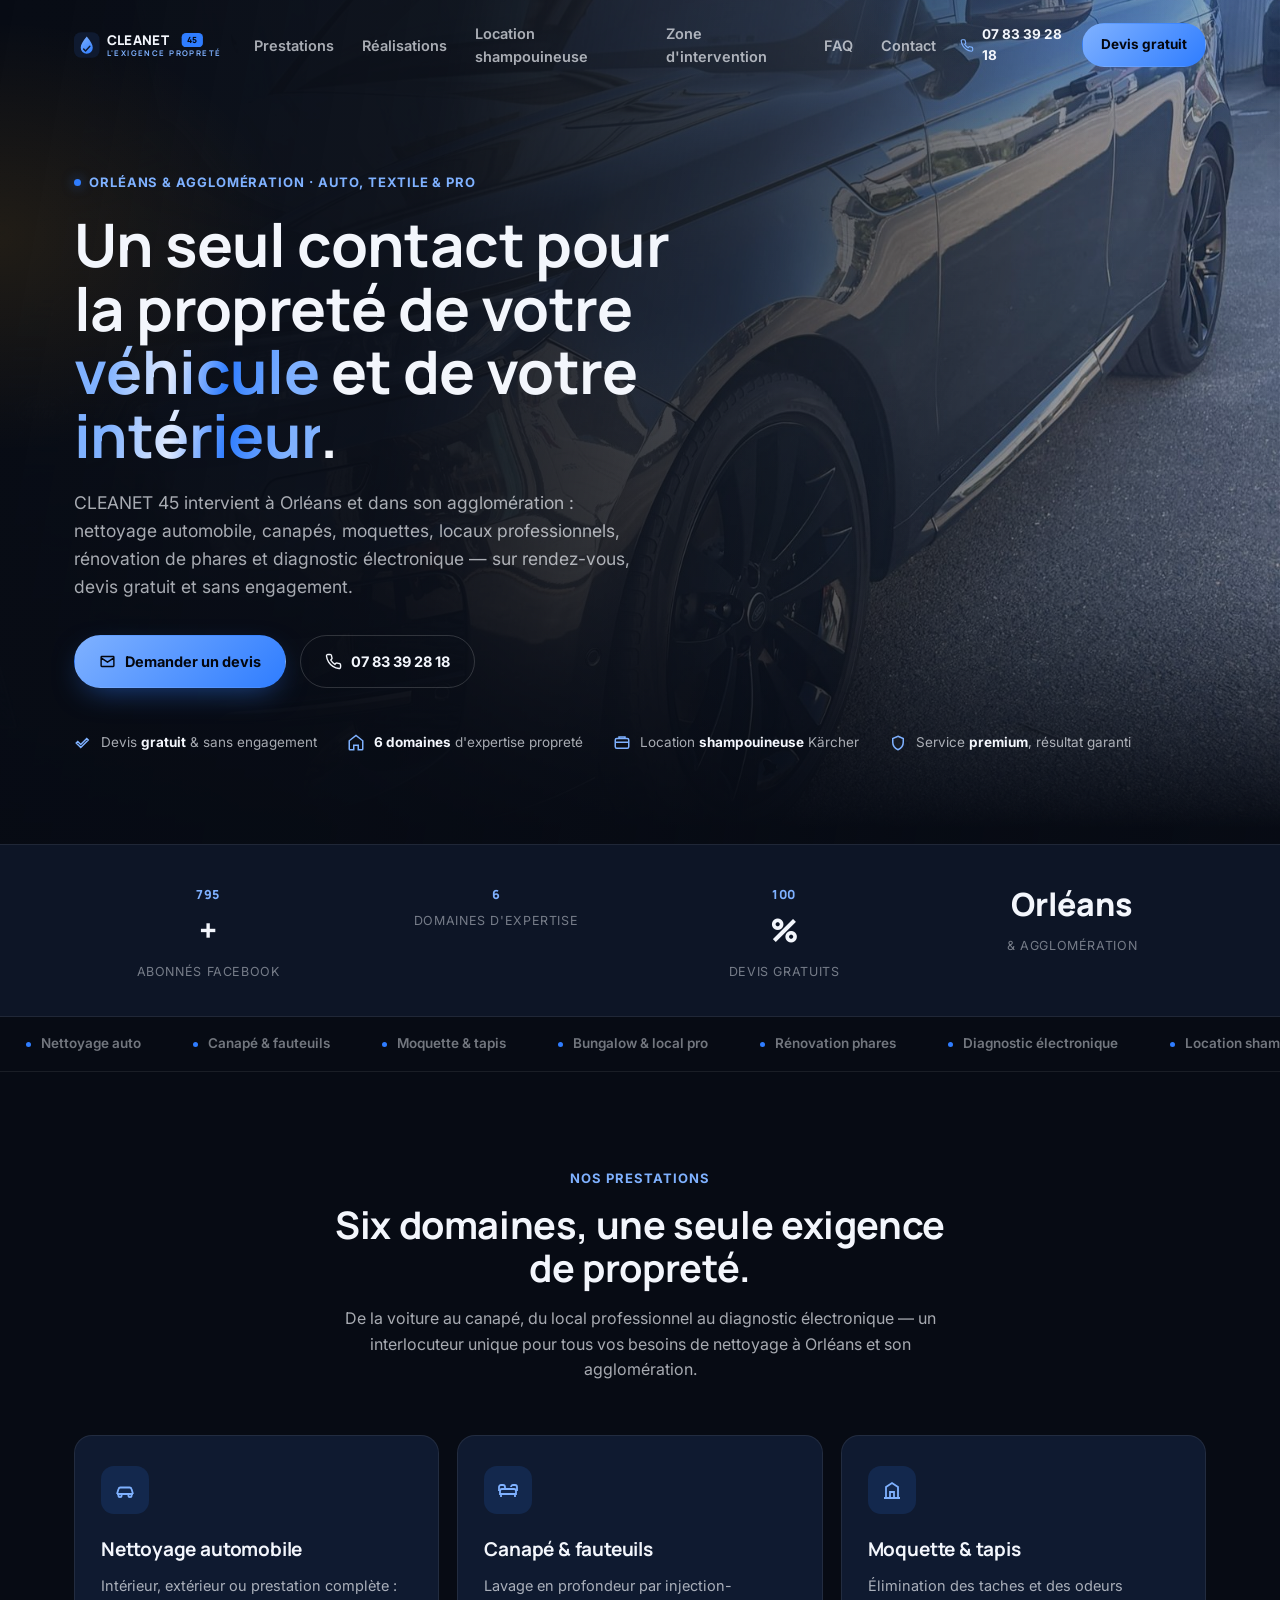
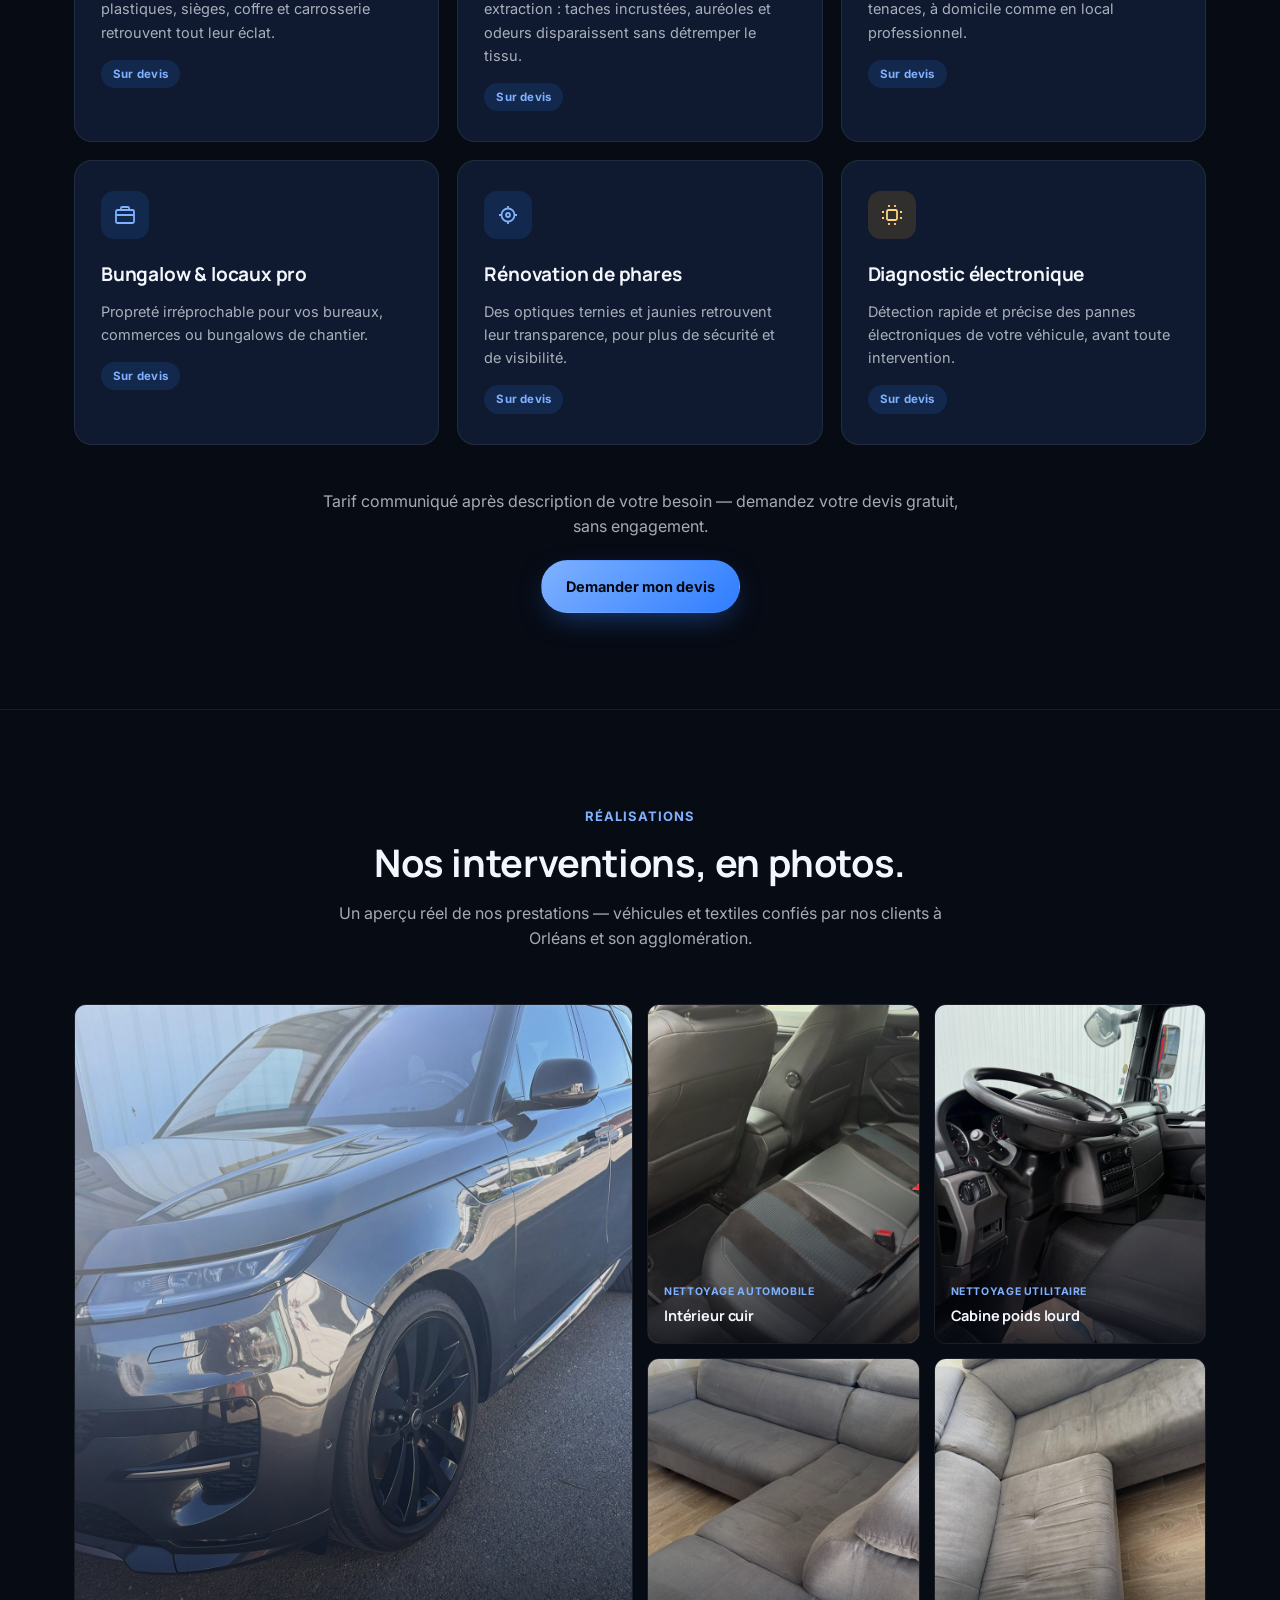
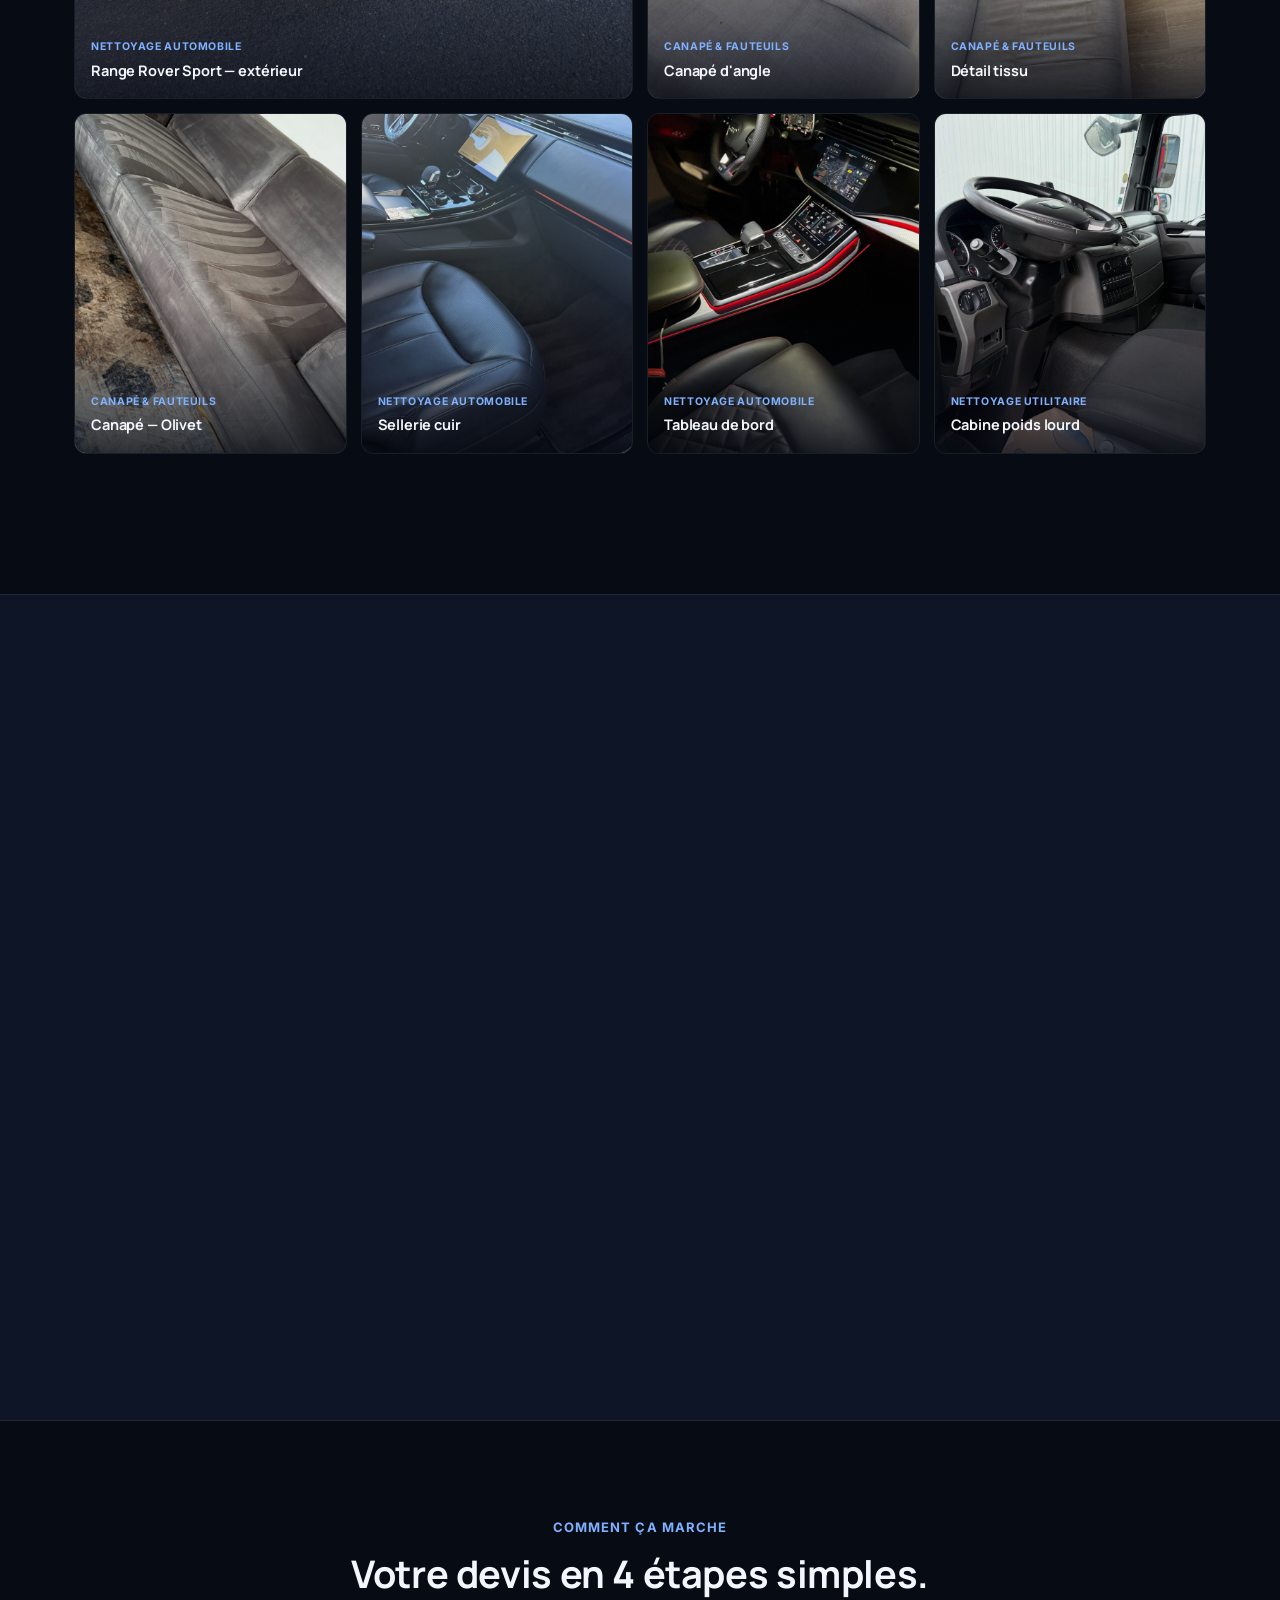
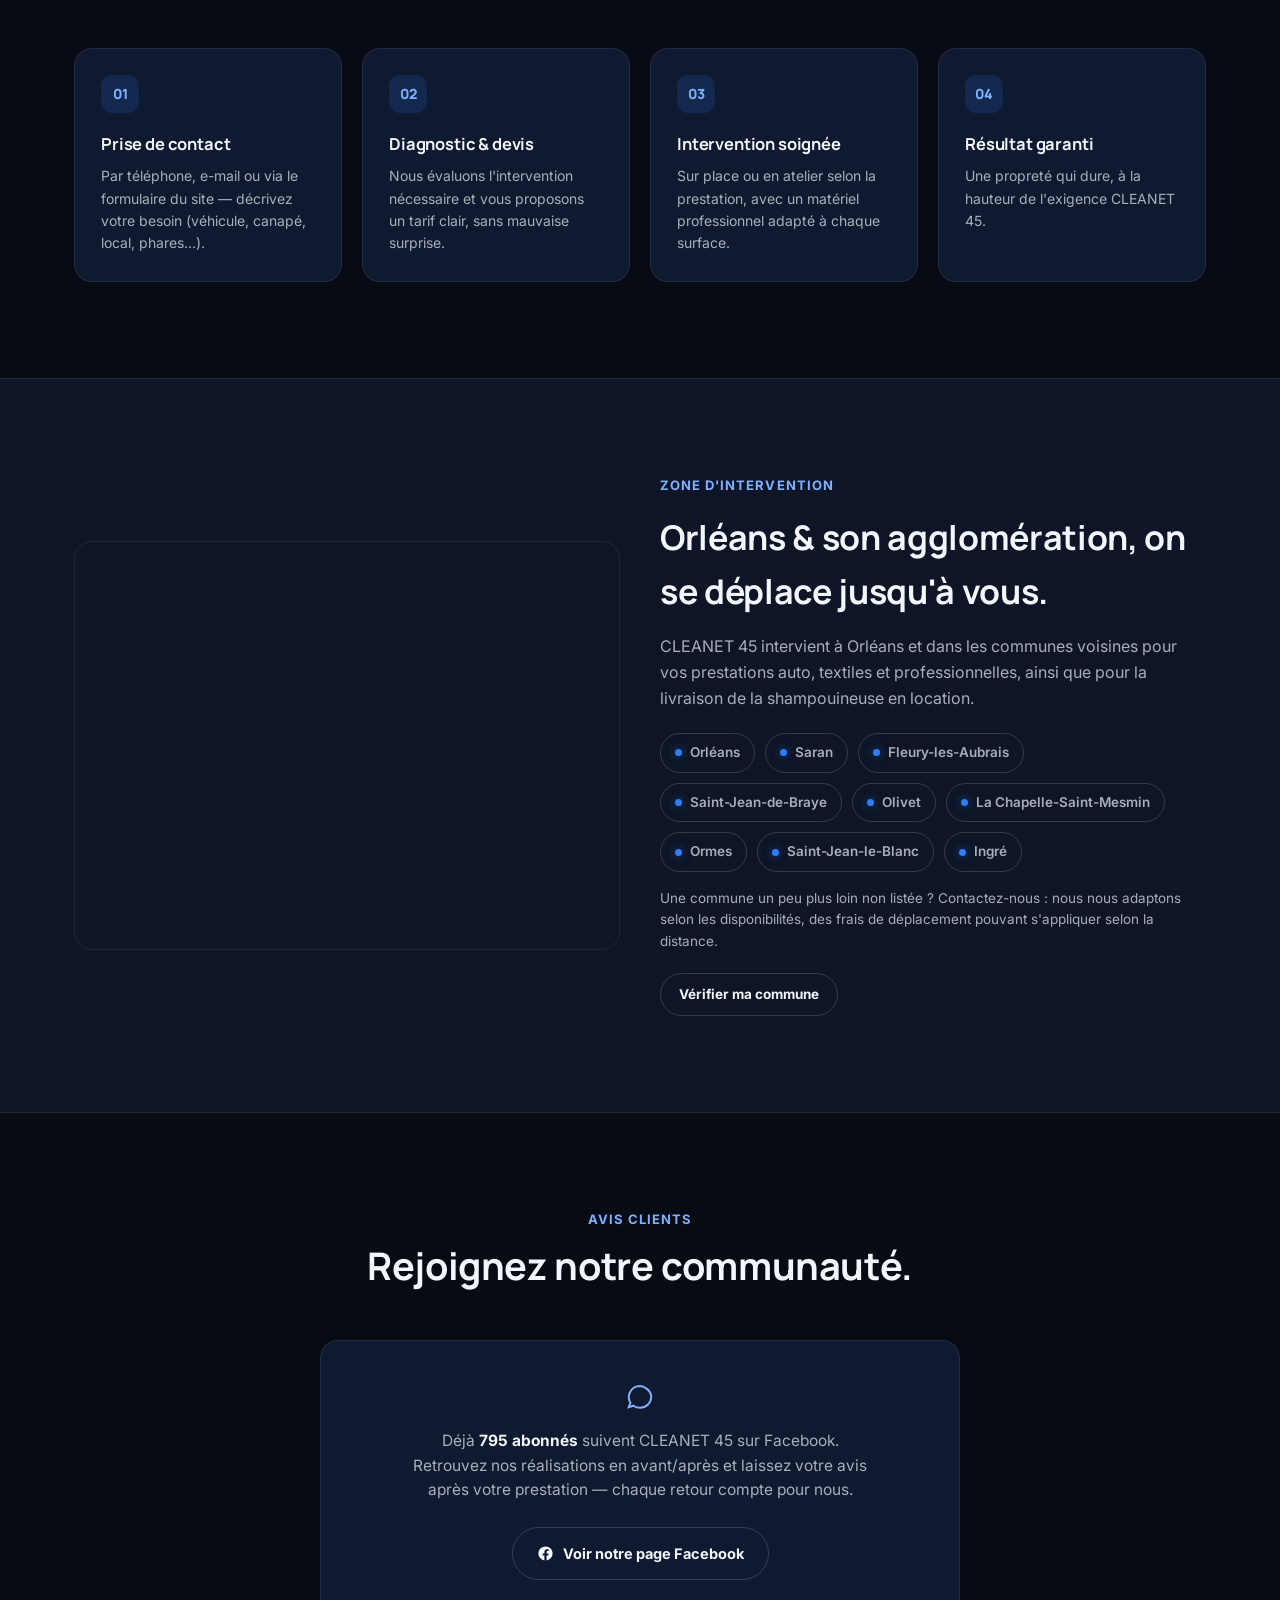
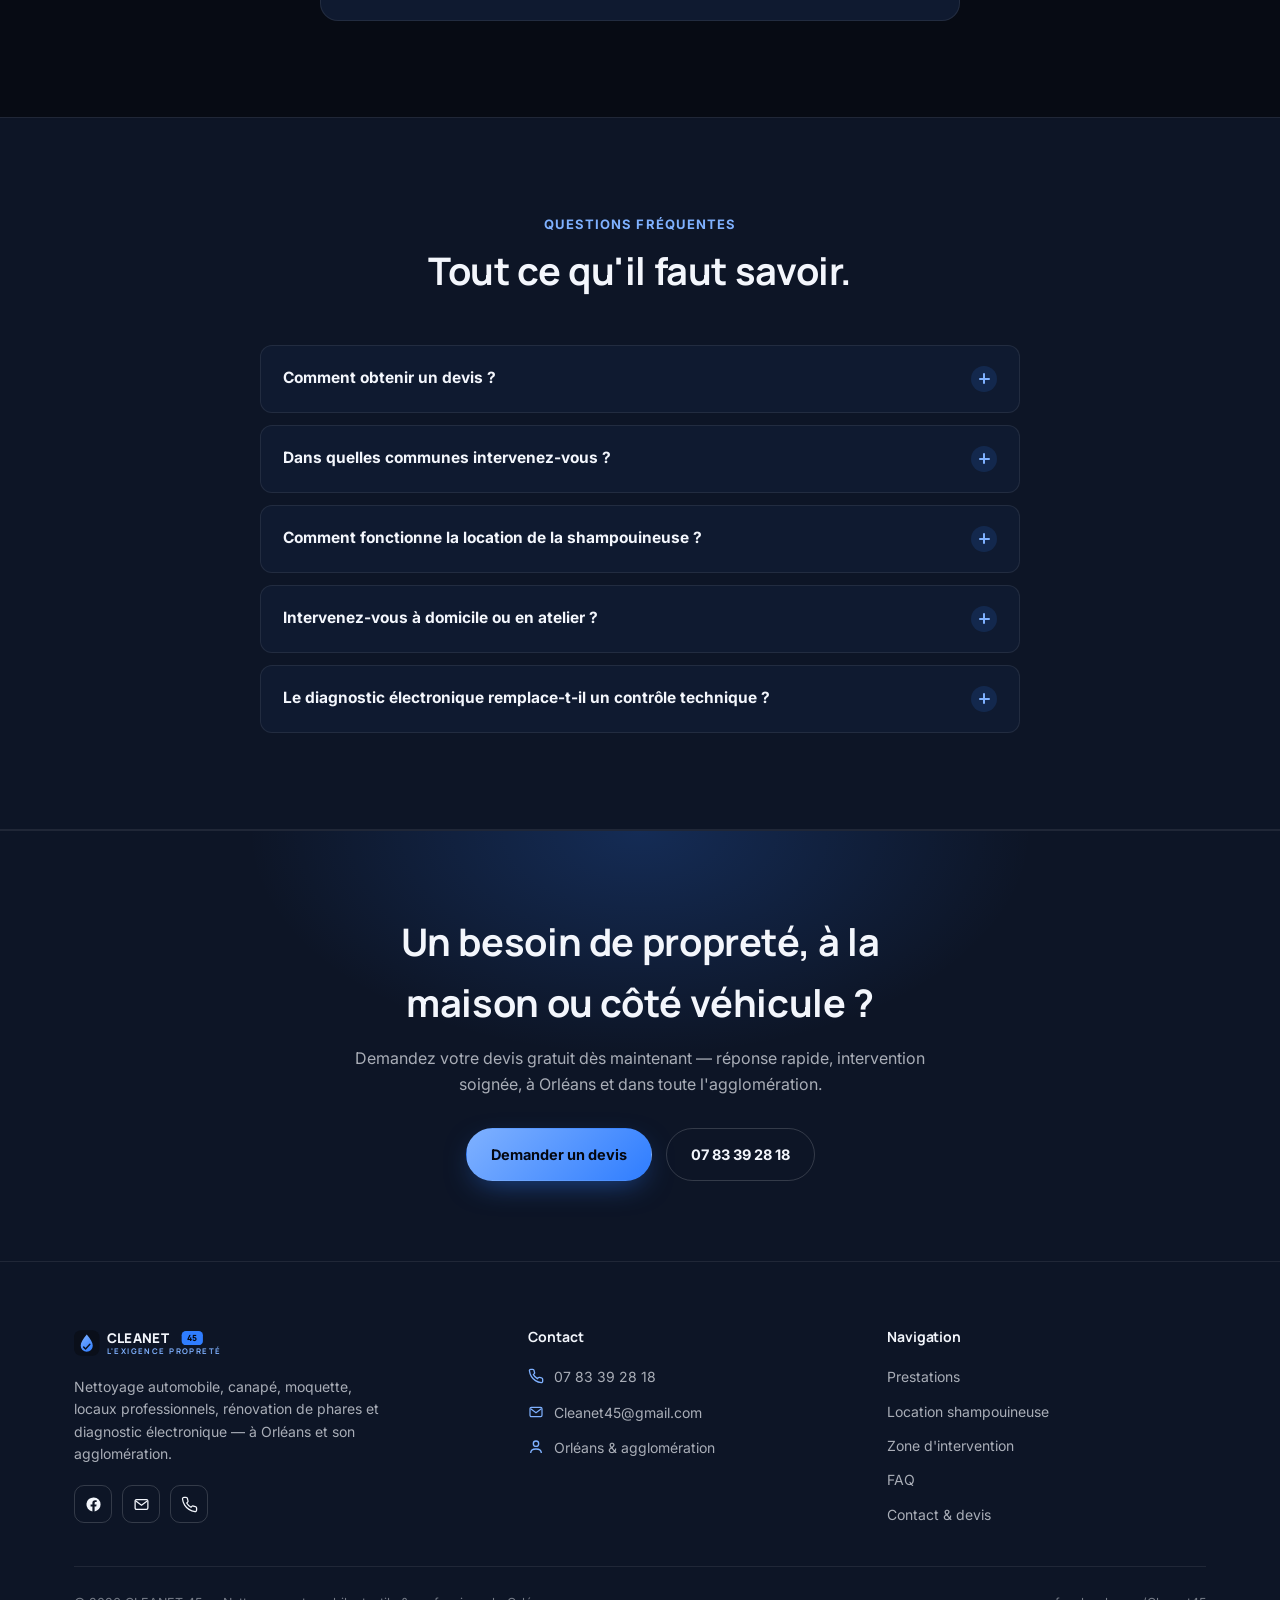
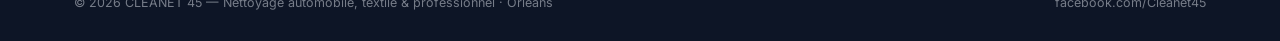
==== commit c04507e4: "Ajoute 4 nouvelles photos client depuis Facebook dans la galerie Co-Authored-By: Claude Sonnet 5 <no" ====
--- a/index.html
+++ b/index.html
@@ -224,6 +224,22 @@
         <img src="assets/img/gallery/canape-2.jpg" alt="Détail d'un canapé en tissu traité par injection-extraction" loading="lazy" />
         <span class="gal-caption"><span class="tag">Canapé &amp; fauteuils</span><h4>Détail tissu</h4></span>
       </a>
+      <a class="gal-item" href="https://www.facebook.com/Cleanet45/" target="_blank" rel="noopener">
+        <img src="assets/img/gallery/canape-3.jpg" alt="Canapé d'angle gris nettoyé, traces de brossage visibles après injection-extraction" loading="lazy" />
+        <span class="gal-caption"><span class="tag">Canapé &amp; fauteuils</span><h4>Canapé — Olivet</h4></span>
+      </a>
+      <a class="gal-item" href="https://www.facebook.com/Cleanet45/" target="_blank" rel="noopener">
+        <img src="assets/img/gallery/cuir-interieur-2.jpg" alt="Sièges en cuir nettoyés en profondeur, intérieur automobile" loading="lazy" />
+        <span class="gal-caption"><span class="tag">Nettoyage automobile</span><h4>Sellerie cuir</h4></span>
+      </a>
+      <a class="gal-item" href="https://www.facebook.com/Cleanet45/" target="_blank" rel="noopener">
+        <img src="assets/img/gallery/interieur-tableau-bord.jpg" alt="Tableau de bord et console centrale nettoyés, intérieur automobile soigné" loading="lazy" />
+        <span class="gal-caption"><span class="tag">Nettoyage automobile</span><h4>Tableau de bord</h4></span>
+      </a>
+      <a class="gal-item" href="https://www.facebook.com/Cleanet45/" target="_blank" rel="noopener">
+        <img src="assets/img/gallery/camion-cabine-2.jpg" alt="Cabine de poids lourd nettoyée, volant et tableau de bord impeccables" loading="lazy" />
+        <span class="gal-caption"><span class="tag">Nettoyage utilitaire</span><h4>Cabine poids lourd</h4></span>
+      </a>
     </div>
     <p class="gal-note" data-reveal>Plus de photos et de vidéos sur <a href="https://www.facebook.com/Cleanet45/" target="_blank" rel="noopener">notre page Facebook</a>.</p>
   </div>
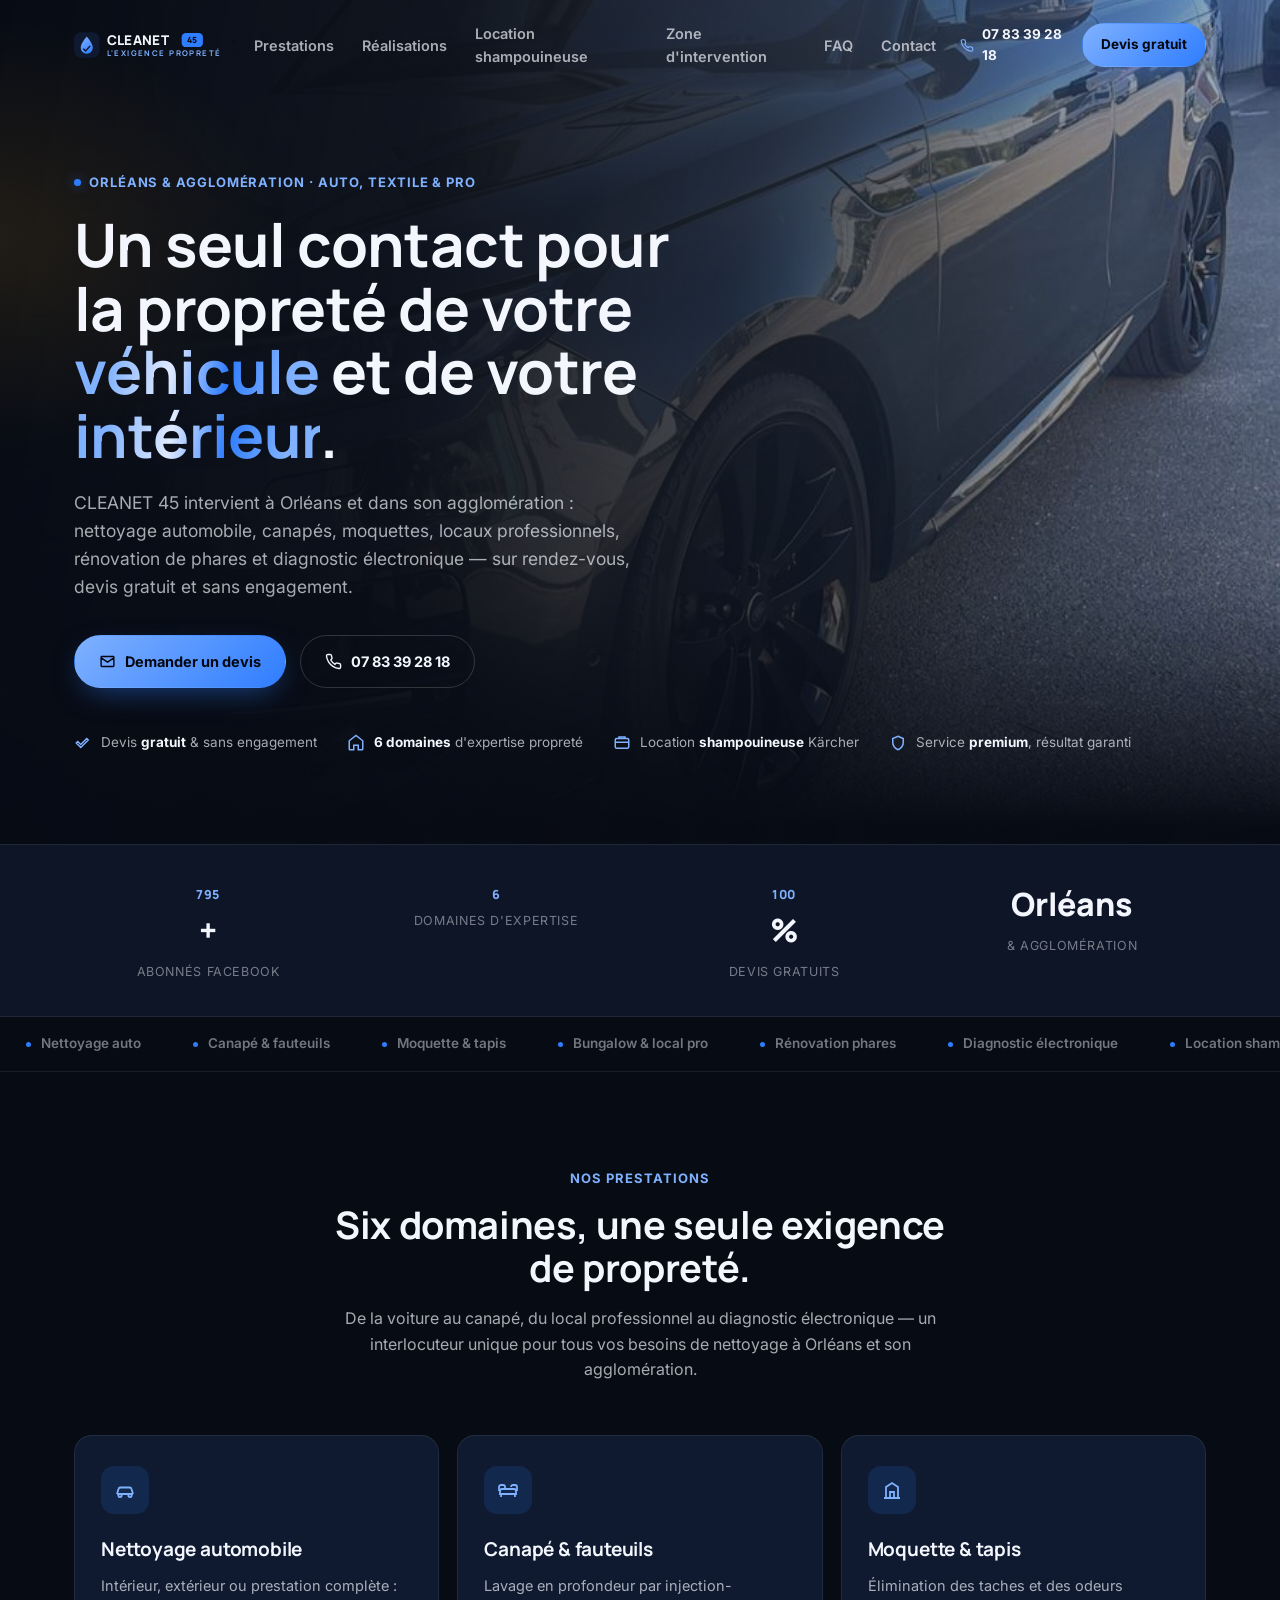
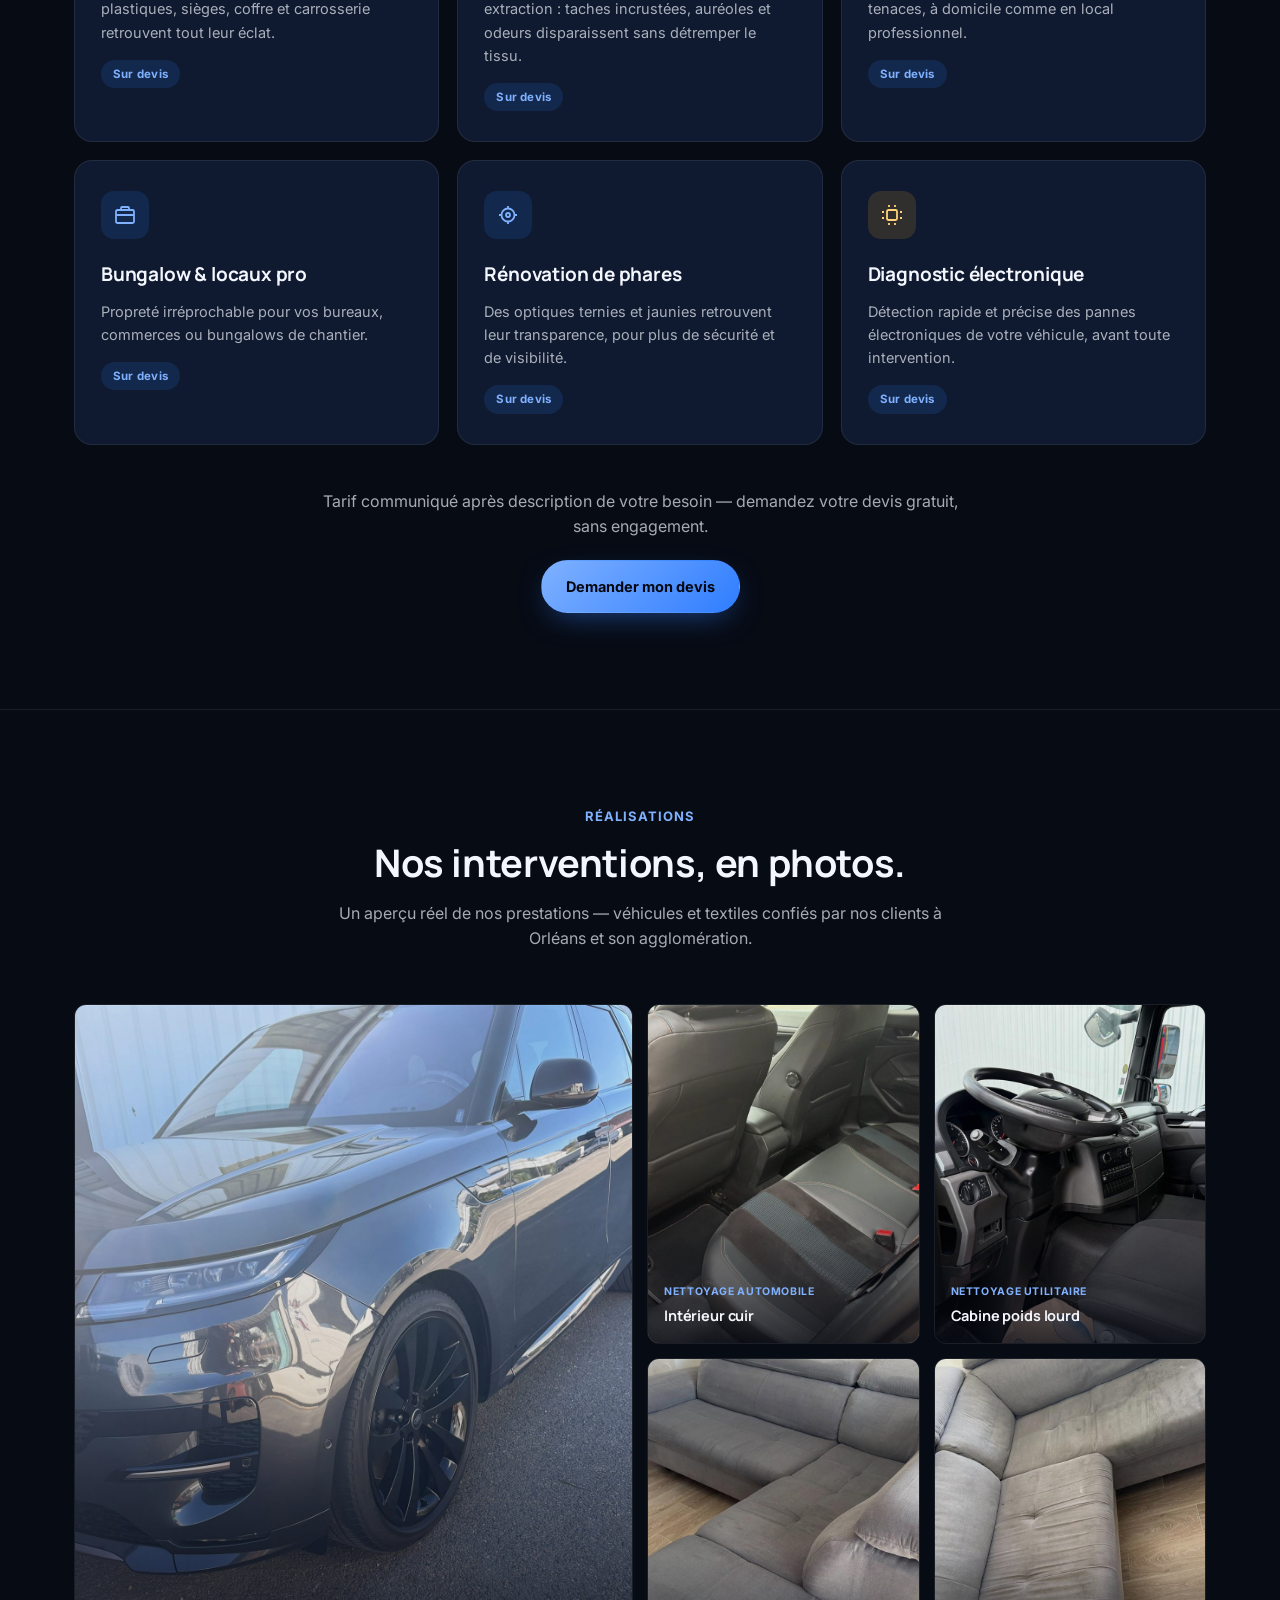
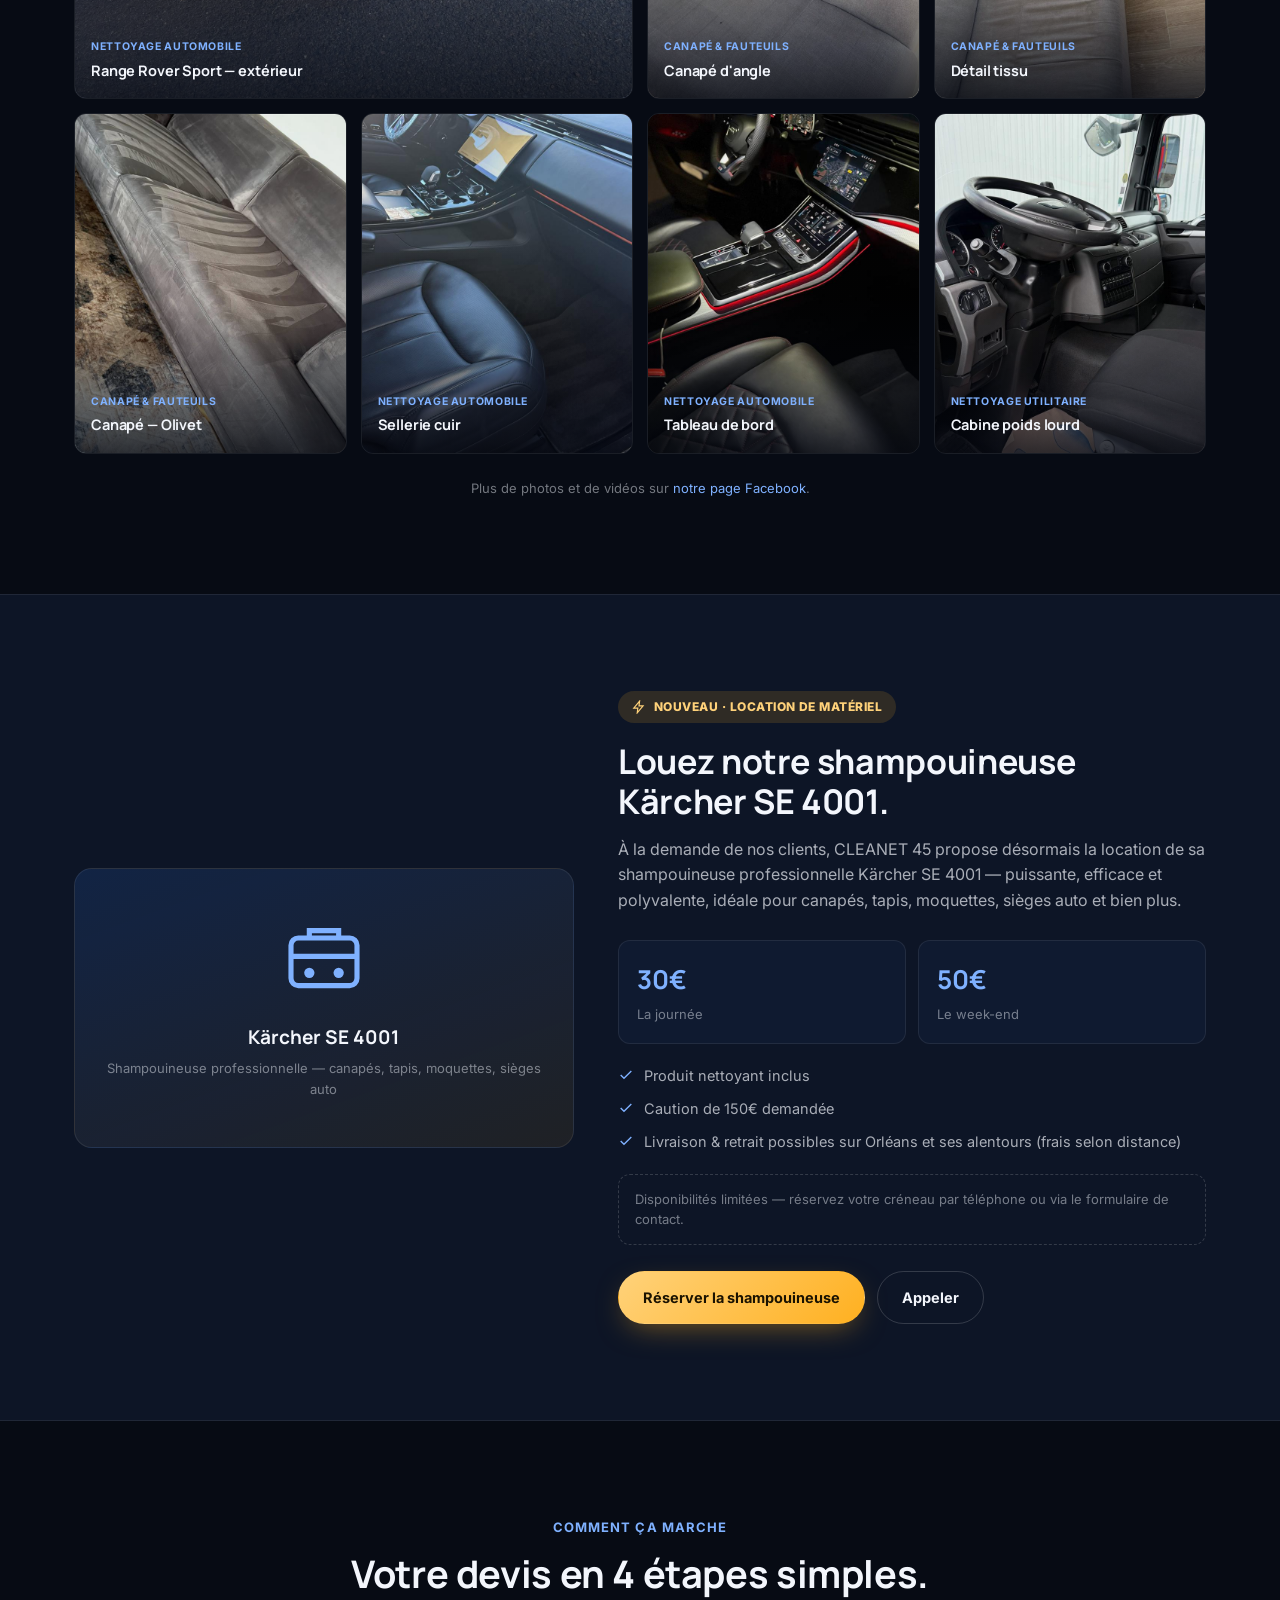
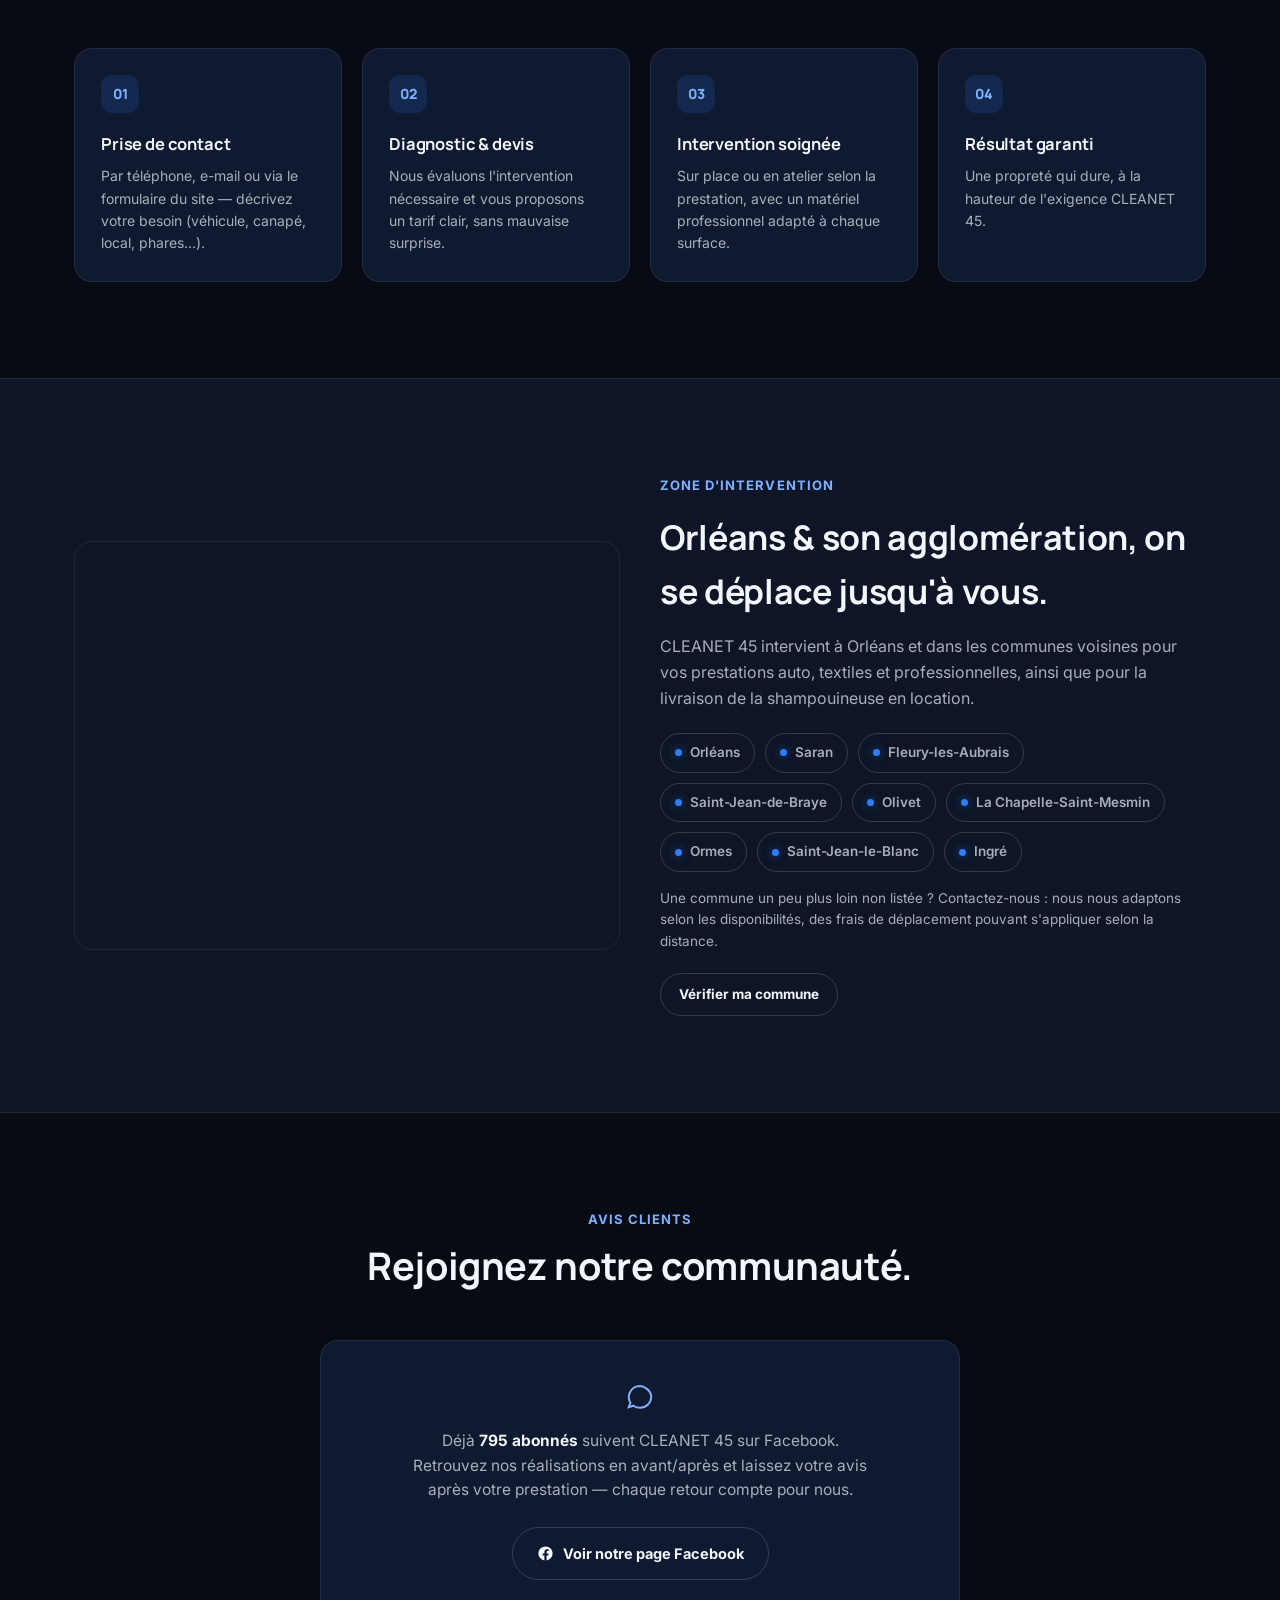
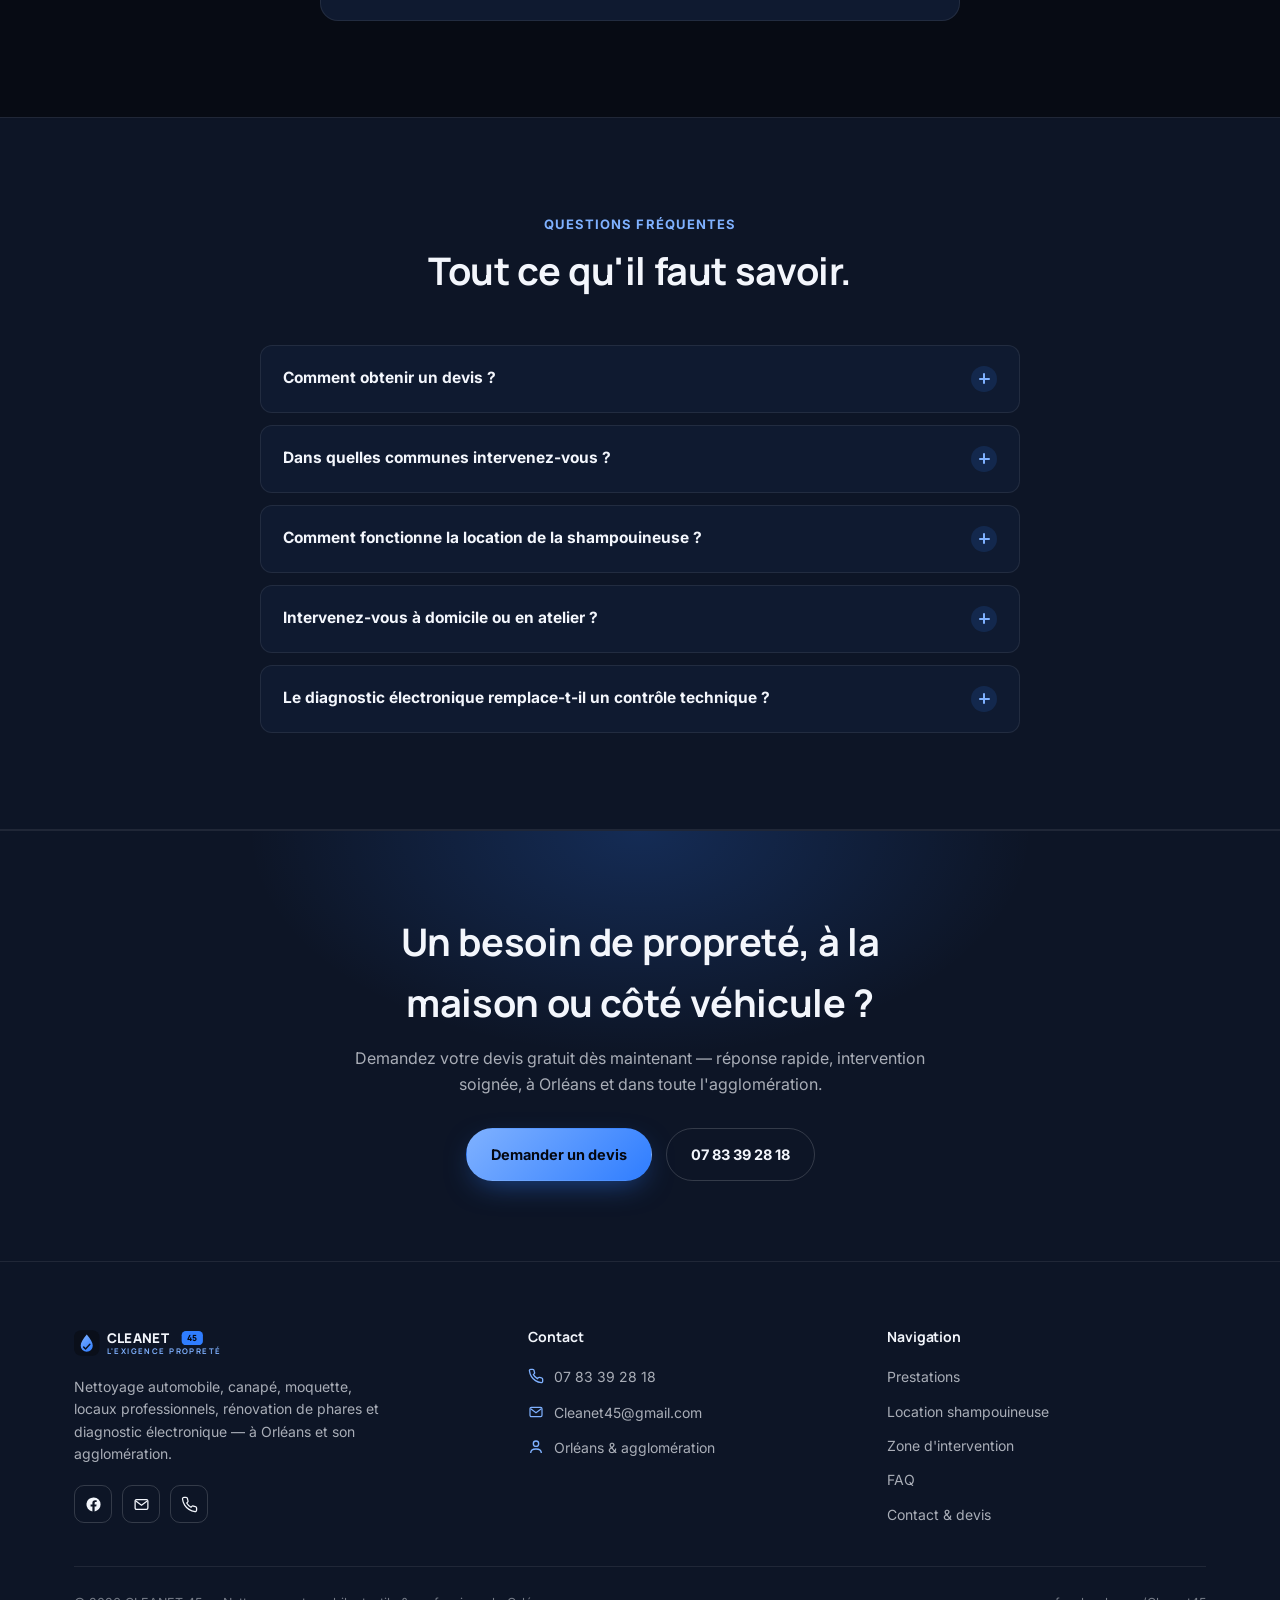
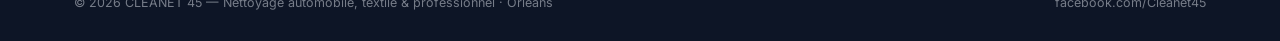
==== commit 259c8f13: "Allège le site sur mobile et ajoute des carrousels tactiles Images -sm générées pour mobile (hero + " ====
--- a/index.html
+++ b/index.html
@@ -14,7 +14,7 @@
 <meta property="og:locale" content="fr_FR" />
 <link rel="preconnect" href="https://fonts.googleapis.com" />
 <link rel="preconnect" href="https://fonts.gstatic.com" crossorigin />
-<link href="https://fonts.googleapis.com/css2?family=Manrope:wght@600;700;800&family=Inter:wght@400;500;600;700&display=swap" rel="stylesheet" />
+<link href="https://fonts.googleapis.com/css2?family=Manrope:wght@700;800&family=Inter:wght@400;600;700&display=swap" rel="stylesheet" />
 <link rel="stylesheet" href="assets/styles.css" />
 <script type="application/ld+json">
 {
@@ -90,7 +90,10 @@
 <!-- ===================== HERO ===================== -->
 <section class="hero">
   <div class="hero-media" aria-hidden="true">
-    <img src="assets/img/gallery/car-exterior-1.jpg" alt="" loading="eager" />
+    <picture>
+      <source media="(max-width:640px)" srcset="assets/img/gallery/car-exterior-1-sm.jpg" />
+      <img src="assets/img/gallery/car-exterior-1.jpg" alt="" loading="eager" fetchpriority="high" />
+    </picture>
   </div>
   <div class="hero-glow" aria-hidden="true"></div>
   <div class="hero-in">
@@ -143,7 +146,7 @@
       <p>De la voiture au canapé, du local professionnel au diagnostic électronique — un interlocuteur unique pour tous vos besoins de nettoyage à Orléans et son agglomération.</p>
     </div>
 
-    <div class="svc-grid">
+    <div class="svc-grid" tabindex="0" aria-label="Nos prestations, faites glisser pour voir toutes les cartes">
       <div class="svc-card" data-reveal>
         <div class="svc-icon"><svg viewBox="0 0 24 24" fill="none" stroke="currentColor" stroke-width="1.8"><path d="M4 16l1.5-5A2 2 0 0 1 7.4 9.5h9.2a2 2 0 0 1 1.9 1.5L20 16"/><circle cx="7" cy="17.5" r="1.6"/><circle cx="17" cy="17.5" r="1.6"/><path d="M4 16h16"/></svg></div>
         <h3>Nettoyage automobile</h3>
@@ -203,41 +206,41 @@
       <p>Un aperçu réel de nos prestations — véhicules et textiles confiés par nos clients à Orléans et son agglomération.</p>
     </div>
 
-    <div class="gal-grid" data-reveal>
+    <div class="gal-grid" data-reveal tabindex="0" aria-label="Galerie de réalisations, faites glisser pour voir plus de photos">
       <a class="gal-item big" href="https://www.facebook.com/Cleanet45/" target="_blank" rel="noopener">
-        <img src="assets/img/gallery/car-exterior-1.jpg" alt="Range Rover Sport noire, carrosserie brillante après nettoyage extérieur par CLEANET 45" loading="lazy" />
+        <img src="assets/img/gallery/car-exterior-1-sm.jpg" srcset="assets/img/gallery/car-exterior-1-sm.jpg 900w, assets/img/gallery/car-exterior-1.jpg 1600w" sizes="(max-width:767px) 78vw, (max-width:959px) 66vw, 48vw" alt="Range Rover Sport noire, carrosserie brillante après nettoyage extérieur par CLEANET 45" loading="lazy" />
         <span class="gal-caption"><span class="tag">Nettoyage automobile</span><h4>Range Rover Sport — extérieur</h4></span>
       </a>
       <a class="gal-item" href="https://www.facebook.com/Cleanet45/" target="_blank" rel="noopener">
-        <img src="assets/img/gallery/cuir-interieur-1.jpg" alt="Sièges arrière en cuir noir nettoyés, intérieur automobile impeccable" loading="lazy" />
+        <img src="assets/img/gallery/cuir-interieur-1-sm.jpg" srcset="assets/img/gallery/cuir-interieur-1-sm.jpg 900w, assets/img/gallery/cuir-interieur-1.jpg 1600w" sizes="(max-width:767px) 78vw, (max-width:959px) 33vw, 24vw" alt="Sièges arrière en cuir noir nettoyés, intérieur automobile impeccable" loading="lazy" />
         <span class="gal-caption"><span class="tag">Nettoyage automobile</span><h4>Intérieur cuir</h4></span>
       </a>
       <a class="gal-item" href="https://www.facebook.com/Cleanet45/" target="_blank" rel="noopener">
-        <img src="assets/img/gallery/camion-cabine-1.jpg" alt="Cabine de camion nettoyée, tableau de bord et volant impeccables" loading="lazy" />
+        <img src="assets/img/gallery/camion-cabine-1-sm.jpg" srcset="assets/img/gallery/camion-cabine-1-sm.jpg 900w, assets/img/gallery/camion-cabine-1.jpg 1600w" sizes="(max-width:767px) 78vw, (max-width:959px) 33vw, 24vw" alt="Cabine de camion nettoyée, tableau de bord et volant impeccables" loading="lazy" />
         <span class="gal-caption"><span class="tag">Nettoyage utilitaire</span><h4>Cabine poids lourd</h4></span>
       </a>
       <a class="gal-item" href="https://www.facebook.com/Cleanet45/" target="_blank" rel="noopener">
-        <img src="assets/img/gallery/canape-1.jpg" alt="Canapé d'angle en tissu gris, nettoyage en profondeur par CLEANET 45" loading="lazy" />
+        <img src="assets/img/gallery/canape-1-sm.jpg" srcset="assets/img/gallery/canape-1-sm.jpg 900w, assets/img/gallery/canape-1.jpg 1600w" sizes="(max-width:767px) 78vw, (max-width:959px) 33vw, 24vw" alt="Canapé d'angle en tissu gris, nettoyage en profondeur par CLEANET 45" loading="lazy" />
         <span class="gal-caption"><span class="tag">Canapé &amp; fauteuils</span><h4>Canapé d'angle</h4></span>
       </a>
       <a class="gal-item" href="https://www.facebook.com/Cleanet45/" target="_blank" rel="noopener">
-        <img src="assets/img/gallery/canape-2.jpg" alt="Détail d'un canapé en tissu traité par injection-extraction" loading="lazy" />
+        <img src="assets/img/gallery/canape-2-sm.jpg" srcset="assets/img/gallery/canape-2-sm.jpg 900w, assets/img/gallery/canape-2.jpg 1600w" sizes="(max-width:767px) 78vw, (max-width:959px) 33vw, 24vw" alt="Détail d'un canapé en tissu traité par injection-extraction" loading="lazy" />
         <span class="gal-caption"><span class="tag">Canapé &amp; fauteuils</span><h4>Détail tissu</h4></span>
       </a>
       <a class="gal-item" href="https://www.facebook.com/Cleanet45/" target="_blank" rel="noopener">
-        <img src="assets/img/gallery/canape-3.jpg" alt="Canapé d'angle gris nettoyé, traces de brossage visibles après injection-extraction" loading="lazy" />
+        <img src="assets/img/gallery/canape-3-sm.jpg" srcset="assets/img/gallery/canape-3-sm.jpg 900w, assets/img/gallery/canape-3.jpg 1920w" sizes="(max-width:767px) 78vw, (max-width:959px) 33vw, 24vw" alt="Canapé d'angle gris nettoyé, traces de brossage visibles après injection-extraction" loading="lazy" />
         <span class="gal-caption"><span class="tag">Canapé &amp; fauteuils</span><h4>Canapé — Olivet</h4></span>
       </a>
       <a class="gal-item" href="https://www.facebook.com/Cleanet45/" target="_blank" rel="noopener">
-        <img src="assets/img/gallery/cuir-interieur-2.jpg" alt="Sièges en cuir nettoyés en profondeur, intérieur automobile" loading="lazy" />
+        <img src="assets/img/gallery/cuir-interieur-2-sm.jpg" srcset="assets/img/gallery/cuir-interieur-2-sm.jpg 900w, assets/img/gallery/cuir-interieur-2.jpg 1920w" sizes="(max-width:767px) 78vw, (max-width:959px) 33vw, 24vw" alt="Sièges en cuir nettoyés en profondeur, intérieur automobile" loading="lazy" />
         <span class="gal-caption"><span class="tag">Nettoyage automobile</span><h4>Sellerie cuir</h4></span>
       </a>
       <a class="gal-item" href="https://www.facebook.com/Cleanet45/" target="_blank" rel="noopener">
-        <img src="assets/img/gallery/interieur-tableau-bord.jpg" alt="Tableau de bord et console centrale nettoyés, intérieur automobile soigné" loading="lazy" />
+        <img src="assets/img/gallery/interieur-tableau-bord-sm.jpg" srcset="assets/img/gallery/interieur-tableau-bord-sm.jpg 900w, assets/img/gallery/interieur-tableau-bord.jpg 1920w" sizes="(max-width:767px) 78vw, (max-width:959px) 33vw, 24vw" alt="Tableau de bord et console centrale nettoyés, intérieur automobile soigné" loading="lazy" />
         <span class="gal-caption"><span class="tag">Nettoyage automobile</span><h4>Tableau de bord</h4></span>
       </a>
       <a class="gal-item" href="https://www.facebook.com/Cleanet45/" target="_blank" rel="noopener">
-        <img src="assets/img/gallery/camion-cabine-2.jpg" alt="Cabine de poids lourd nettoyée, volant et tableau de bord impeccables" loading="lazy" />
+        <img src="assets/img/gallery/camion-cabine-2-sm.jpg" srcset="assets/img/gallery/camion-cabine-2-sm.jpg 900w, assets/img/gallery/camion-cabine-2.jpg 1920w" sizes="(max-width:767px) 78vw, (max-width:959px) 33vw, 24vw" alt="Cabine de poids lourd nettoyée, volant et tableau de bord impeccables" loading="lazy" />
         <span class="gal-caption"><span class="tag">Nettoyage utilitaire</span><h4>Cabine poids lourd</h4></span>
       </a>
     </div>
@@ -293,7 +296,7 @@
       <span class="sec-eyebrow">Comment ça marche</span>
       <h2>Votre devis en 4 étapes simples.</h2>
     </div>
-    <div class="proc-grid">
+    <div class="proc-grid" tabindex="0" aria-label="Les 4 étapes de votre devis, faites glisser pour voir la suite">
       <div class="proc-card" data-reveal>
         <div class="proc-num">01</div>
         <h4>Prise de contact</h4>
--- a/assets/styles.css
+++ b/assets/styles.css
@@ -404,3 +404,47 @@
 
 /* ===================== MISC ===================== */
 .center-copy{max-width:640px;margin:0 auto;text-align:center}
+
+/* ===================== MOBILE PERFORMANCE ===================== */
+@media(max-width:640px){
+  .hd.scrolled .hd-in{backdrop-filter:blur(8px)}
+}
+
+/* ===================== MOBILE CAROUSELS (prestations / réalisations / process) =====================
+   En dessous de 768px, ces grilles deviennent des carrousels tactiles à scroll-snap.
+   Les règles ci-dessous sont volontairement placées en fin de fichier pour prendre le pas,
+   à largeur égale, sur les grilles définies plus haut (grid-template-columns). */
+@media(max-width:767px){
+  .svc-grid,.gal-grid,.proc-grid{
+    display:flex;
+    flex-wrap:nowrap;
+    overflow-x:auto;
+    overflow-y:hidden;
+    scroll-snap-type:x mandatory;
+    scroll-padding-left:24px;
+    -webkit-overflow-scrolling:touch;
+    scrollbar-width:none;
+    margin:0 -24px;
+    padding:4px 24px 10px;
+    -webkit-mask-image:linear-gradient(to right,transparent,#000 20px,#000 calc(100% - 20px),transparent);
+    mask-image:linear-gradient(to right,transparent,#000 20px,#000 calc(100% - 20px),transparent);
+  }
+  .svc-grid::-webkit-scrollbar,.gal-grid::-webkit-scrollbar,.proc-grid::-webkit-scrollbar{display:none}
+
+  .svc-grid > .svc-card,
+  .proc-grid > .proc-card{
+    flex:0 0 86%;
+    max-width:86%;
+    scroll-snap-align:start;
+  }
+  .gal-grid > .gal-item{
+    flex:0 0 78%;
+    max-width:78%;
+    scroll-snap-align:start;
+  }
+  .gal-grid > .gal-item.big{
+    grid-column:auto;
+    grid-row:auto;
+    aspect-ratio:4/5;
+  }
+}
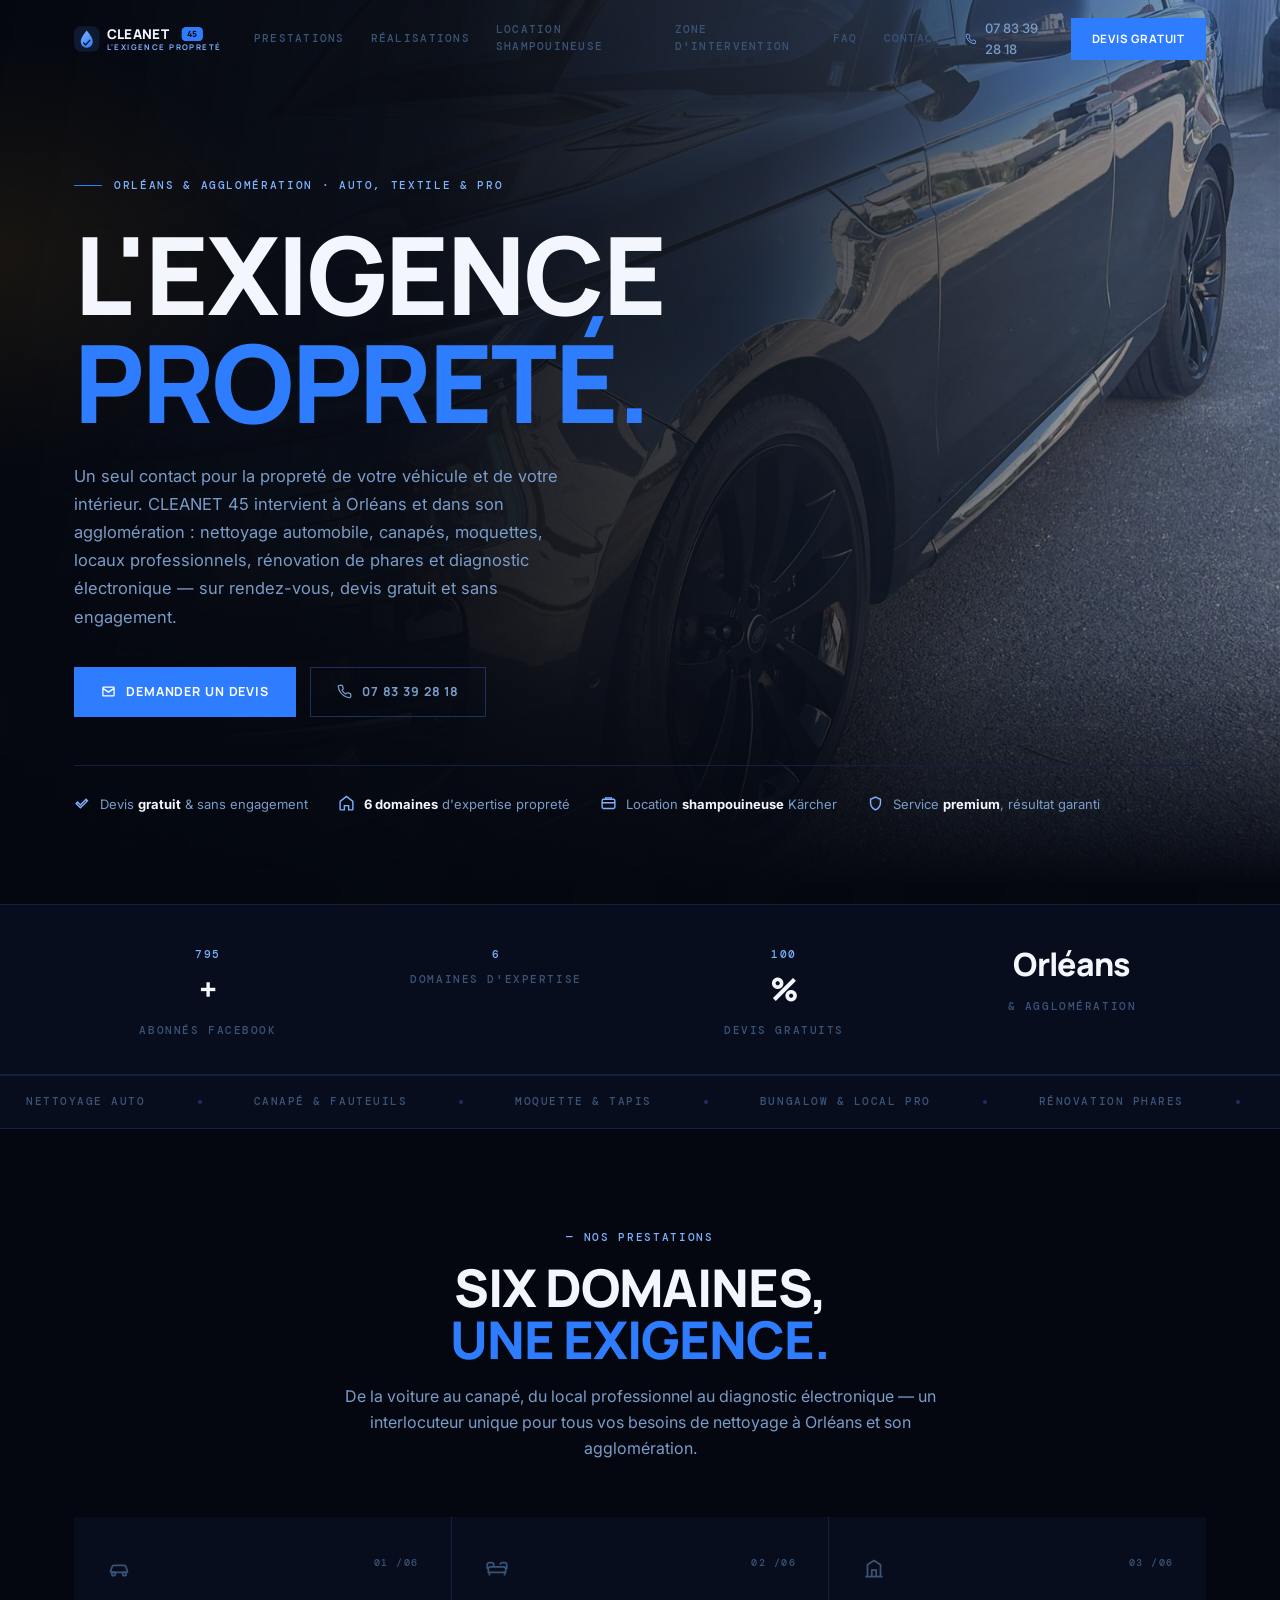
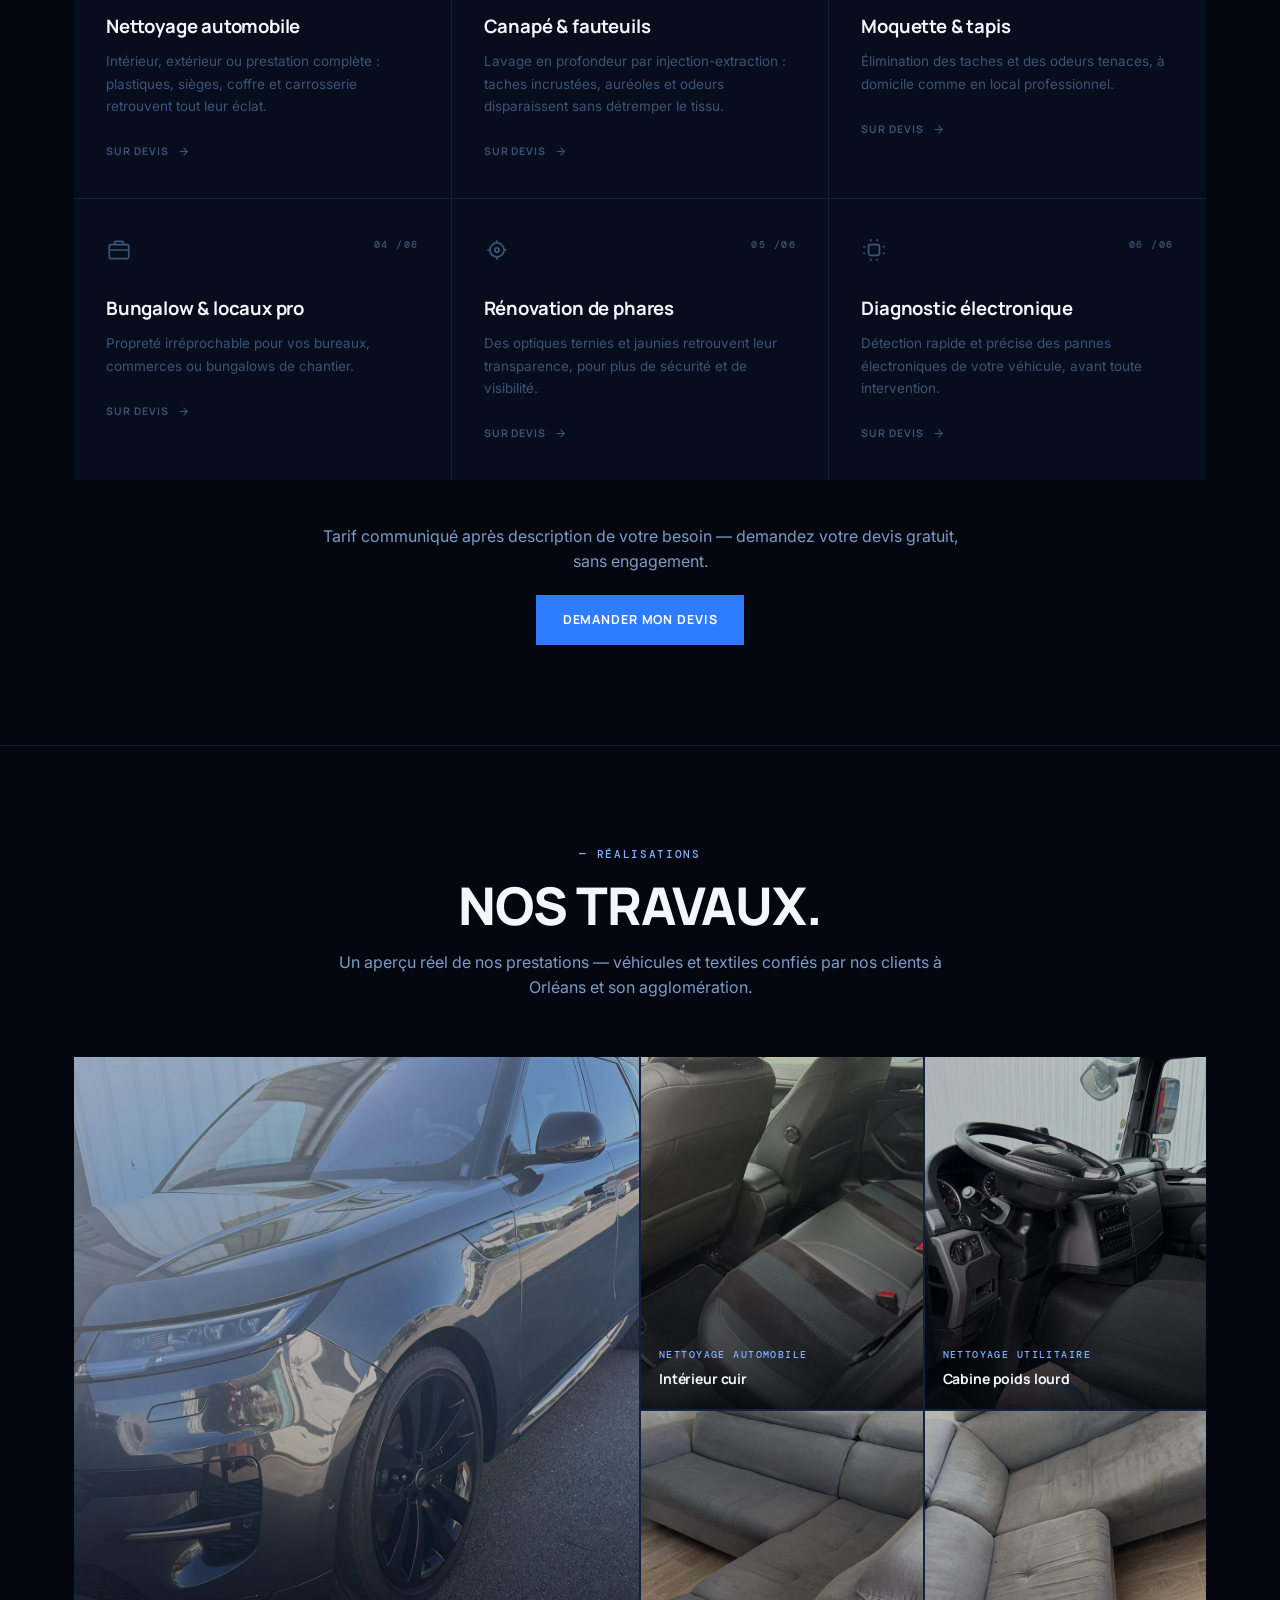
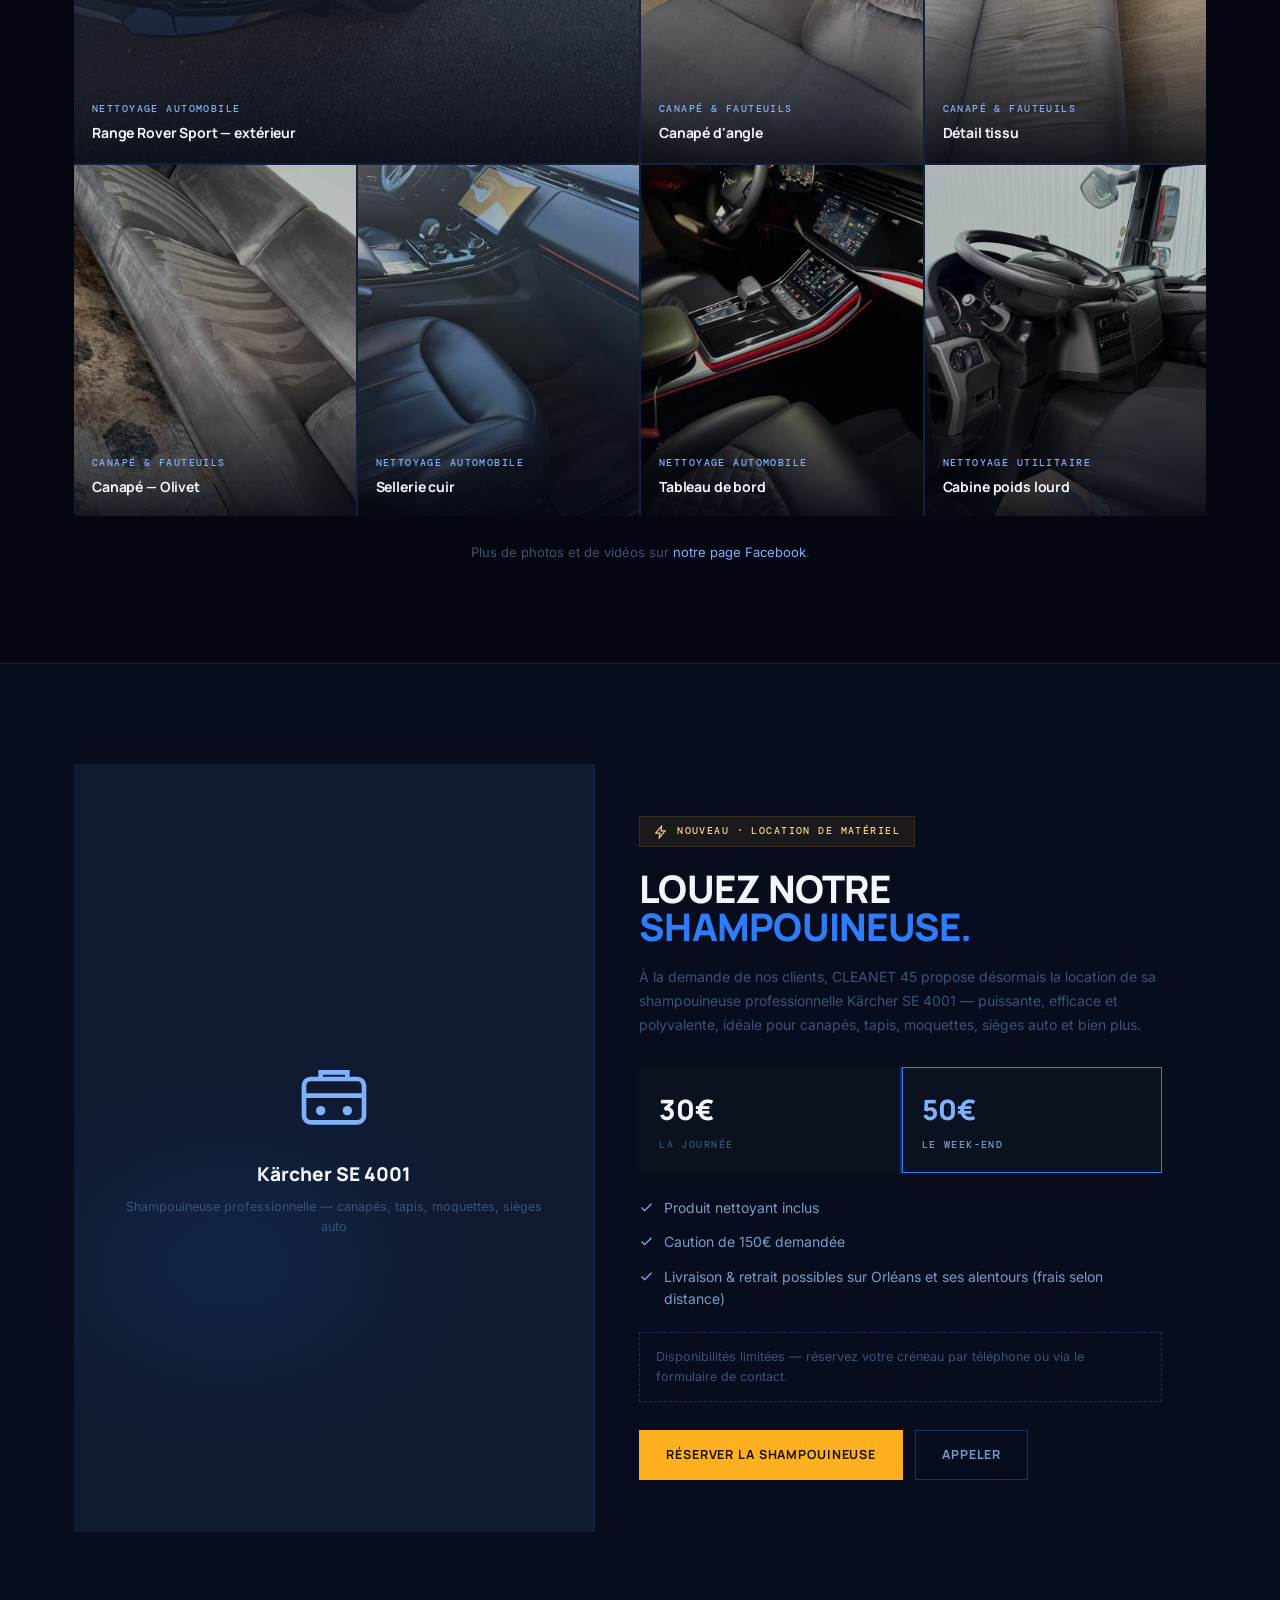
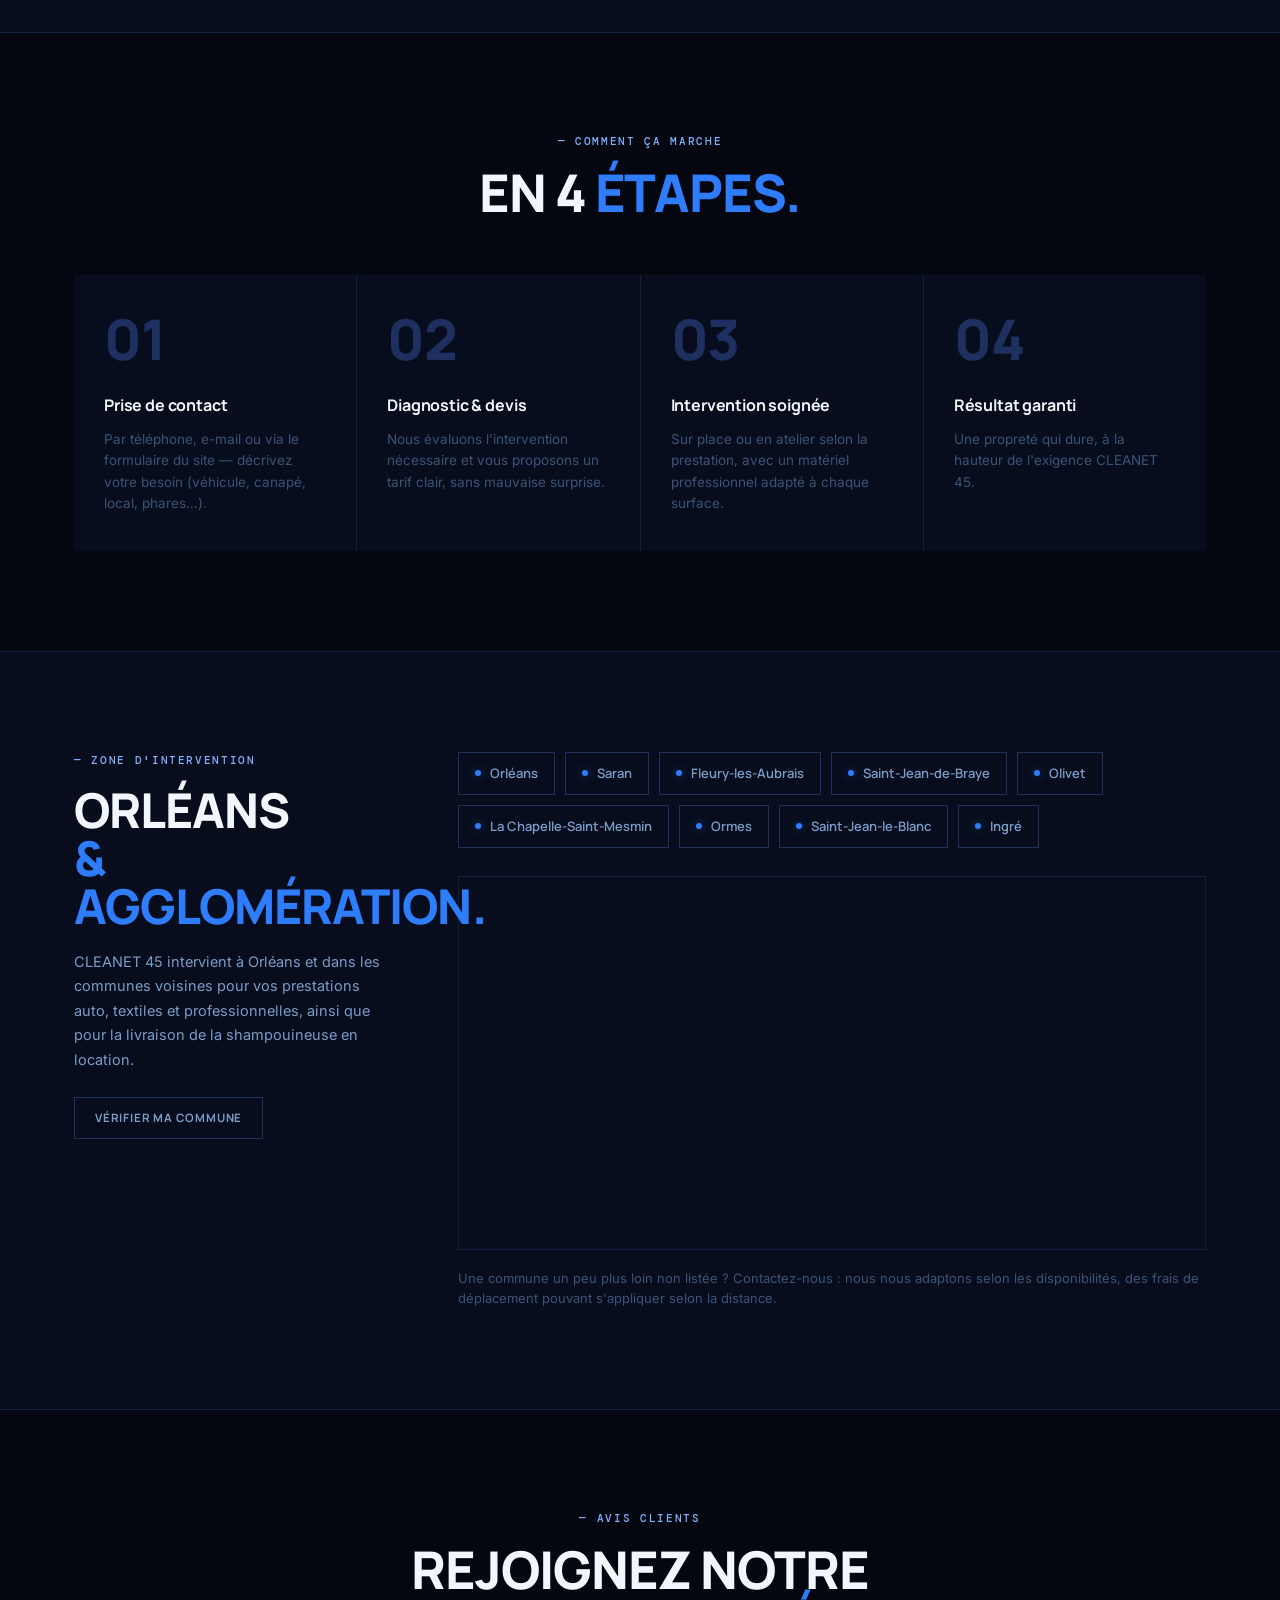
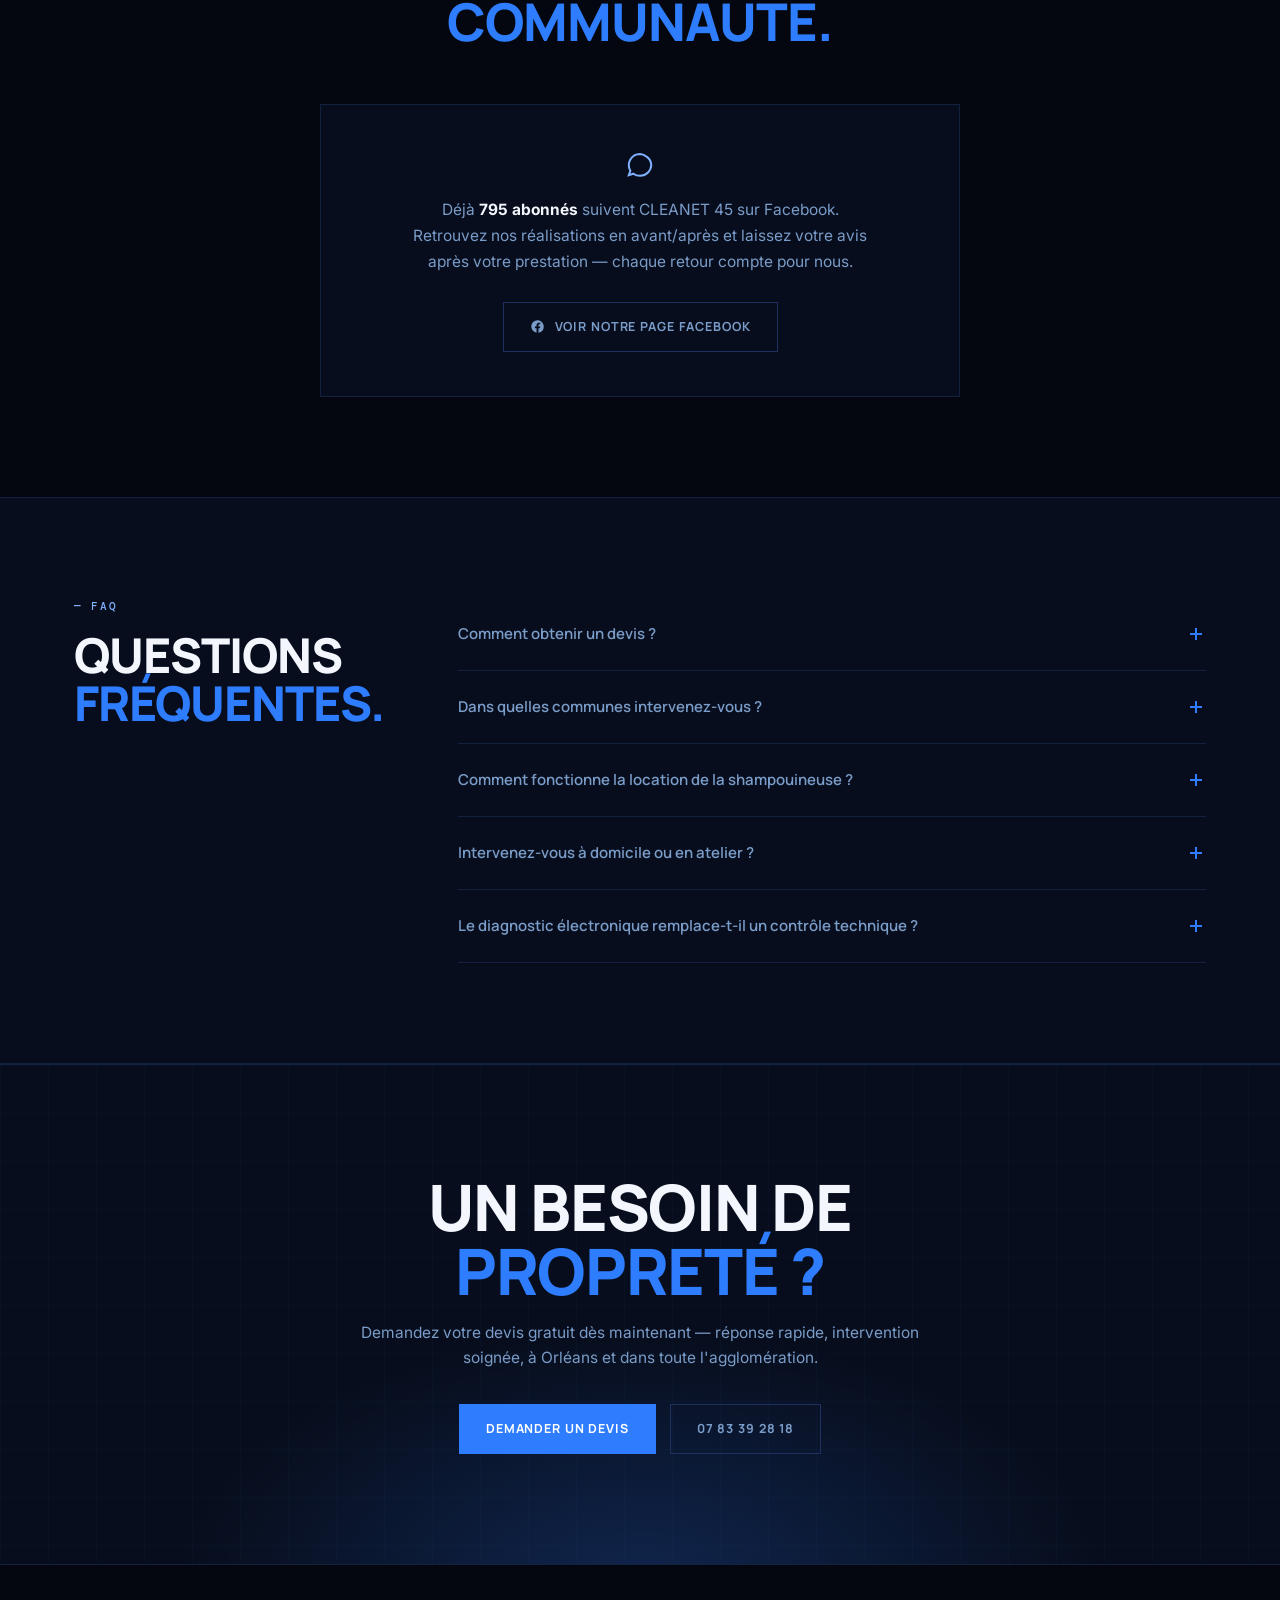
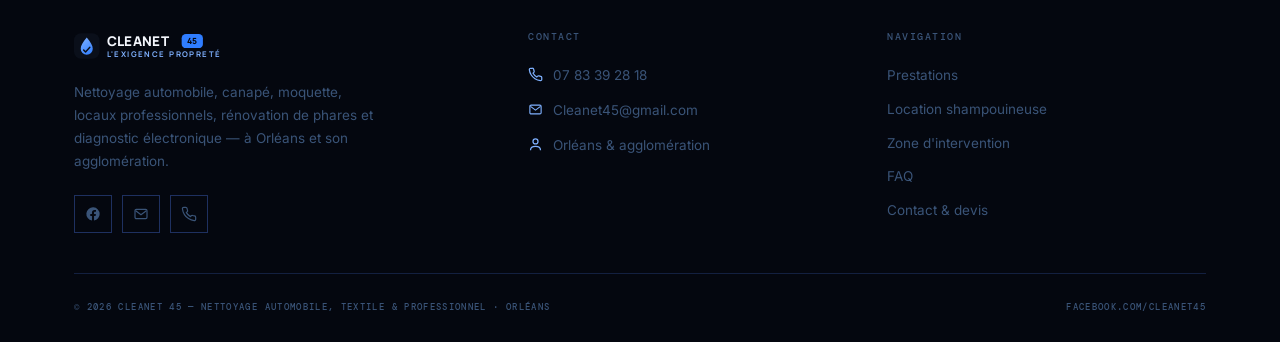
==== commit d2524841: "Refonte visuelle inspirée d'une maquette Figma du client Direction éditoriale/anguleuse : coins nets" ====
--- a/index.html
+++ b/index.html
@@ -14,7 +14,7 @@
 <meta property="og:locale" content="fr_FR" />
 <link rel="preconnect" href="https://fonts.googleapis.com" />
 <link rel="preconnect" href="https://fonts.gstatic.com" crossorigin />
-<link href="https://fonts.googleapis.com/css2?family=Manrope:wght@700;800&family=Inter:wght@400;600;700&display=swap" rel="stylesheet" />
+<link href="https://fonts.googleapis.com/css2?family=Manrope:wght@700;800&family=Inter:wght@400;600;700&family=DM+Mono:wght@400;500&display=swap" rel="stylesheet" />
 <link rel="stylesheet" href="assets/styles.css" />
 <script type="application/ld+json">
 {
@@ -98,8 +98,8 @@
   <div class="hero-glow" aria-hidden="true"></div>
   <div class="hero-in">
     <p class="eyebrow">Orléans &amp; agglomération · Auto, textile &amp; pro</p>
-    <h1>Un seul contact pour la propreté de votre <em>véhicule</em> et de votre <em>intérieur</em>.</h1>
-    <p class="hero-sub">CLEANET 45 intervient à Orléans et dans son agglomération : nettoyage automobile, canapés, moquettes, locaux professionnels, rénovation de phares et diagnostic électronique — sur rendez-vous, devis gratuit et sans engagement.</p>
+    <h1><span>L'exigence</span><span class="accent">propreté.</span></h1>
+    <p class="hero-sub">Un seul contact pour la propreté de votre véhicule et de votre intérieur. CLEANET 45 intervient à Orléans et dans son agglomération : nettoyage automobile, canapés, moquettes, locaux professionnels, rénovation de phares et diagnostic électronique — sur rendez-vous, devis gratuit et sans engagement.</p>
     <div class="hero-cta">
       <a class="btn btn-blue" href="contact.html">
         <svg viewBox="0 0 24 24" fill="none" stroke="currentColor" stroke-width="2"><path d="M4 4h16v16H4z" opacity="0"/><path d="M3 7l9 6 9-6M4 5h16a1 1 0 0 1 1 1v12a1 1 0 0 1-1 1H4a1 1 0 0 1-1-1V6a1 1 0 0 1 1-1Z"/></svg>
@@ -142,51 +142,69 @@
   <div class="wrap">
     <div class="sec-head center" data-reveal>
       <span class="sec-eyebrow">Nos prestations</span>
-      <h2>Six domaines, une seule exigence de propreté.</h2>
+      <h2>Six domaines,<br /><span class="accent">une exigence.</span></h2>
       <p>De la voiture au canapé, du local professionnel au diagnostic électronique — un interlocuteur unique pour tous vos besoins de nettoyage à Orléans et son agglomération.</p>
     </div>
 
     <div class="svc-grid" tabindex="0" aria-label="Nos prestations, faites glisser pour voir toutes les cartes">
       <div class="svc-card" data-reveal>
-        <div class="svc-icon"><svg viewBox="0 0 24 24" fill="none" stroke="currentColor" stroke-width="1.8"><path d="M4 16l1.5-5A2 2 0 0 1 7.4 9.5h9.2a2 2 0 0 1 1.9 1.5L20 16"/><circle cx="7" cy="17.5" r="1.6"/><circle cx="17" cy="17.5" r="1.6"/><path d="M4 16h16"/></svg></div>
+        <div class="svc-top">
+          <div class="svc-icon"><svg viewBox="0 0 24 24" fill="none" stroke="currentColor" stroke-width="1.6"><path d="M4 16l1.5-5A2 2 0 0 1 7.4 9.5h9.2a2 2 0 0 1 1.9 1.5L20 16"/><circle cx="7" cy="17.5" r="1.6"/><circle cx="17" cy="17.5" r="1.6"/><path d="M4 16h16"/></svg></div>
+          <span class="svc-num">01 /06</span>
+        </div>
         <h3>Nettoyage automobile</h3>
         <p>Intérieur, extérieur ou prestation complète : plastiques, sièges, coffre et carrosserie retrouvent tout leur éclat.</p>
-        <span class="svc-tag">Sur devis</span>
+        <span class="svc-tag">Sur devis<svg viewBox="0 0 24 24" fill="none" stroke="currentColor" stroke-width="2"><line x1="5" y1="12" x2="19" y2="12"/><polyline points="12 5 19 12 12 19"/></svg></span>
       </div>
 
       <div class="svc-card" data-reveal>
-        <div class="svc-icon"><svg viewBox="0 0 24 24" fill="none" stroke="currentColor" stroke-width="1.8"><path d="M4 13a2 2 0 0 1 2-2h12a2 2 0 0 1 2 2v3H4v-3Z"/><path d="M5 16v3M19 16v3M3 13V9a2 2 0 0 1 2-2h2a2 2 0 0 1 2 2v2M15 9a2 2 0 0 1 2-2h2a2 2 0 0 1 2 2v4"/></svg></div>
+        <div class="svc-top">
+          <div class="svc-icon"><svg viewBox="0 0 24 24" fill="none" stroke="currentColor" stroke-width="1.6"><path d="M4 13a2 2 0 0 1 2-2h12a2 2 0 0 1 2 2v3H4v-3Z"/><path d="M5 16v3M19 16v3M3 13V9a2 2 0 0 1 2-2h2a2 2 0 0 1 2 2v2M15 9a2 2 0 0 1 2-2h2a2 2 0 0 1 2 2v4"/></svg></div>
+          <span class="svc-num">02 /06</span>
+        </div>
         <h3>Canapé &amp; fauteuils</h3>
         <p>Lavage en profondeur par injection-extraction : taches incrustées, auréoles et odeurs disparaissent sans détremper le tissu.</p>
-        <span class="svc-tag">Sur devis</span>
+        <span class="svc-tag">Sur devis<svg viewBox="0 0 24 24" fill="none" stroke="currentColor" stroke-width="2"><line x1="5" y1="12" x2="19" y2="12"/><polyline points="12 5 19 12 12 19"/></svg></span>
       </div>
 
       <div class="svc-card" data-reveal>
-        <div class="svc-icon"><svg viewBox="0 0 24 24" fill="none" stroke="currentColor" stroke-width="1.8"><path d="M4 20h16M6 20V9l6-4 6 4v11M10 20v-6h4v6"/></svg></div>
+        <div class="svc-top">
+          <div class="svc-icon"><svg viewBox="0 0 24 24" fill="none" stroke="currentColor" stroke-width="1.6"><path d="M4 20h16M6 20V9l6-4 6 4v11M10 20v-6h4v6"/></svg></div>
+          <span class="svc-num">03 /06</span>
+        </div>
         <h3>Moquette &amp; tapis</h3>
         <p>Élimination des taches et des odeurs tenaces, à domicile comme en local professionnel.</p>
-        <span class="svc-tag">Sur devis</span>
+        <span class="svc-tag">Sur devis<svg viewBox="0 0 24 24" fill="none" stroke="currentColor" stroke-width="2"><line x1="5" y1="12" x2="19" y2="12"/><polyline points="12 5 19 12 12 19"/></svg></span>
       </div>
 
       <div class="svc-card" data-reveal>
-        <div class="svc-icon"><svg viewBox="0 0 24 24" fill="none" stroke="currentColor" stroke-width="1.8"><rect x="3" y="7" width="18" height="13" rx="1.5"/><path d="M8 7V5a1 1 0 0 1 1-1h6a1 1 0 0 1 1 1v2M3 12h18"/></svg></div>
+        <div class="svc-top">
+          <div class="svc-icon"><svg viewBox="0 0 24 24" fill="none" stroke="currentColor" stroke-width="1.6"><rect x="3" y="7" width="18" height="13" rx="1.5"/><path d="M8 7V5a1 1 0 0 1 1-1h6a1 1 0 0 1 1 1v2M3 12h18"/></svg></div>
+          <span class="svc-num">04 /06</span>
+        </div>
         <h3>Bungalow &amp; locaux pro</h3>
         <p>Propreté irréprochable pour vos bureaux, commerces ou bungalows de chantier.</p>
-        <span class="svc-tag">Sur devis</span>
+        <span class="svc-tag">Sur devis<svg viewBox="0 0 24 24" fill="none" stroke="currentColor" stroke-width="2"><line x1="5" y1="12" x2="19" y2="12"/><polyline points="12 5 19 12 12 19"/></svg></span>
       </div>
 
       <div class="svc-card" data-reveal>
-        <div class="svc-icon"><svg viewBox="0 0 24 24" fill="none" stroke="currentColor" stroke-width="1.8"><circle cx="12" cy="12" r="6.5"/><circle cx="12" cy="12" r="2"/><path d="M12 3v2.5M12 18.5V21M3 12h2.5M18.5 12H21"/></svg></div>
+        <div class="svc-top">
+          <div class="svc-icon"><svg viewBox="0 0 24 24" fill="none" stroke="currentColor" stroke-width="1.6"><circle cx="12" cy="12" r="6.5"/><circle cx="12" cy="12" r="2"/><path d="M12 3v2.5M12 18.5V21M3 12h2.5M18.5 12H21"/></svg></div>
+          <span class="svc-num">05 /06</span>
+        </div>
         <h3>Rénovation de phares</h3>
         <p>Des optiques ternies et jaunies retrouvent leur transparence, pour plus de sécurité et de visibilité.</p>
-        <span class="svc-tag">Sur devis</span>
-      </div>
-
-      <div class="svc-card feat" data-reveal>
-        <div class="svc-icon"><svg viewBox="0 0 24 24" fill="none" stroke="currentColor" stroke-width="1.8"><rect x="7" y="7" width="10" height="10" rx="1.5"/><path d="M9 2v2M15 2v2M9 20v2M15 20v2M2 9h2M2 15h2M20 9h2M20 15h2"/></svg></div>
+        <span class="svc-tag">Sur devis<svg viewBox="0 0 24 24" fill="none" stroke="currentColor" stroke-width="2"><line x1="5" y1="12" x2="19" y2="12"/><polyline points="12 5 19 12 12 19"/></svg></span>
+      </div>
+
+      <div class="svc-card" data-reveal>
+        <div class="svc-top">
+          <div class="svc-icon"><svg viewBox="0 0 24 24" fill="none" stroke="currentColor" stroke-width="1.6"><rect x="7" y="7" width="10" height="10" rx="1.5"/><path d="M9 2v2M15 2v2M9 20v2M15 20v2M2 9h2M2 15h2M20 9h2M20 15h2"/></svg></div>
+          <span class="svc-num">06 /06</span>
+        </div>
         <h3>Diagnostic électronique</h3>
         <p>Détection rapide et précise des pannes électroniques de votre véhicule, avant toute intervention.</p>
-        <span class="svc-tag">Sur devis</span>
+        <span class="svc-tag">Sur devis<svg viewBox="0 0 24 24" fill="none" stroke="currentColor" stroke-width="2"><line x1="5" y1="12" x2="19" y2="12"/><polyline points="12 5 19 12 12 19"/></svg></span>
       </div>
     </div>
 
@@ -202,7 +220,7 @@
   <div class="wrap">
     <div class="sec-head center" data-reveal>
       <span class="sec-eyebrow">Réalisations</span>
-      <h2>Nos interventions, en photos.</h2>
+      <h2>Nos travaux.</h2>
       <p>Un aperçu réel de nos prestations — véhicules et textiles confiés par nos clients à Orléans et son agglomération.</p>
     </div>
 
@@ -264,7 +282,7 @@
           <svg viewBox="0 0 24 24" fill="none" stroke="currentColor" stroke-width="2" width="14" height="14"><path d="M13 2 3 14h7l-1 8 10-12h-7l1-8Z"/></svg>
           Nouveau · Location de matériel
         </span>
-        <h2>Louez notre shampouineuse Kärcher SE 4001.</h2>
+        <h2>Louez notre<br /><span class="accent">shampouineuse.</span></h2>
         <p>À la demande de nos clients, CLEANET 45 propose désormais la location de sa shampouineuse professionnelle Kärcher SE 4001 — puissante, efficace et polyvalente, idéale pour canapés, tapis, moquettes, sièges auto et bien plus.</p>
 
         <div class="rental-price">
@@ -294,7 +312,7 @@
   <div class="wrap">
     <div class="sec-head center" data-reveal>
       <span class="sec-eyebrow">Comment ça marche</span>
-      <h2>Votre devis en 4 étapes simples.</h2>
+      <h2>En 4 <span class="accent">étapes.</span></h2>
     </div>
     <div class="proc-grid" tabindex="0" aria-label="Les 4 étapes de votre devis, faites glisser pour voir la suite">
       <div class="proc-card" data-reveal>
@@ -324,14 +342,14 @@
 <!-- ===================== ZONE D'INTERVENTION ===================== -->
 <section class="section sec-shade sec-edge-t sec-edge-b" id="zone">
   <div class="wrap">
-    <div class="zone-grid">
-      <div class="zone-map-wrap" data-reveal>
-        <iframe class="zone-map" src="https://www.google.com/maps?q=Orl%C3%A9ans,+France&z=11&output=embed" title="Carte de la zone d'intervention CLEANET 45 : Orléans et son agglomération" loading="lazy" referrerpolicy="no-referrer-when-downgrade"></iframe>
-      </div>
-      <div class="zone-text" data-reveal>
+    <div class="split-grid">
+      <div class="split-side" data-reveal>
         <span class="sec-eyebrow">Zone d'intervention</span>
-        <h2>Orléans &amp; son agglomération, on se déplace jusqu'à vous.</h2>
+        <h2>Orléans<br /><span class="accent">&amp; agglomération.</span></h2>
         <p>CLEANET 45 intervient à Orléans et dans les communes voisines pour vos prestations auto, textiles et professionnelles, ainsi que pour la livraison de la shampouineuse en location.</p>
+        <a class="btn btn-ghost btn-sm" href="contact.html" style="margin-top:24px">Vérifier ma commune</a>
+      </div>
+      <div class="split-content" data-reveal>
         <ul class="zone-list">
           <li><span class="zone-dot"></span>Orléans</li>
           <li><span class="zone-dot"></span>Saran</li>
@@ -343,8 +361,10 @@
           <li><span class="zone-dot"></span>Saint-Jean-le-Blanc</li>
           <li><span class="zone-dot"></span>Ingré</li>
         </ul>
+        <div class="zone-map-wrap">
+          <iframe class="zone-map" src="https://www.google.com/maps?q=Orl%C3%A9ans,+France&z=11&output=embed" title="Carte de la zone d'intervention CLEANET 45 : Orléans et son agglomération" loading="lazy" referrerpolicy="no-referrer-when-downgrade"></iframe>
+        </div>
         <p class="zone-note">Une commune un peu plus loin non listée ? Contactez-nous : nous nous adaptons selon les disponibilités, des frais de déplacement pouvant s'appliquer selon la distance.</p>
-        <a class="btn btn-ghost btn-sm" href="contact.html" style="margin-top:20px">Vérifier ma commune</a>
       </div>
     </div>
   </div>
@@ -355,7 +375,7 @@
   <div class="wrap">
     <div class="sec-head center" data-reveal>
       <span class="sec-eyebrow">Avis clients</span>
-      <h2>Rejoignez notre communauté.</h2>
+      <h2>Rejoignez notre <span class="accent">communauté.</span></h2>
     </div>
     <div class="avis-card" data-reveal>
       <svg width="30" height="30" viewBox="0 0 24 24" fill="none" stroke="currentColor" stroke-width="1.6" style="color:var(--blue-2);margin:0 auto 18px;display:block"><path d="M17.6 6.32A8.86 8.86 0 0 0 12.03 4a8.94 8.94 0 0 0-7.74 13.4L3 21l3.72-1.24a8.94 8.94 0 0 0 5.31 1.7h.01A8.94 8.94 0 0 0 21 12.5a8.86 8.86 0 0 0-3.4-6.18Z"/></svg>
@@ -371,31 +391,35 @@
 <!-- ===================== FAQ ===================== -->
 <section class="section sec-shade sec-edge-t sec-edge-b" id="faq">
   <div class="wrap">
-    <div class="sec-head center" data-reveal>
-      <span class="sec-eyebrow">Questions fréquentes</span>
-      <h2>Tout ce qu'il faut savoir.</h2>
-    </div>
-    <div class="faq-list" data-reveal>
-      <details class="faq-item">
-        <summary>Comment obtenir un devis ?<span class="faq-plus"></span></summary>
-        <div class="faq-body">Décrivez votre besoin par téléphone, e-mail ou via le formulaire de contact : nature du service (auto, canapé, moquette, local, phares, diagnostic), état général et vos disponibilités. Nous vous répondons avec un tarif clair, sans engagement.</div>
-      </details>
-      <details class="faq-item">
-        <summary>Dans quelles communes intervenez-vous ?<span class="faq-plus"></span></summary>
-        <div class="faq-body">Nous intervenons principalement à Orléans et dans son agglomération (Saran, Fleury-les-Aubrais, Saint-Jean-de-Braye, Olivet…). Une commune plus éloignée ? Contactez-nous, nous nous adaptons selon les disponibilités et des frais de déplacement peuvent s'appliquer.</div>
-      </details>
-      <details class="faq-item">
-        <summary>Comment fonctionne la location de la shampouineuse ?<span class="faq-plus"></span></summary>
-        <div class="faq-body">La Kärcher SE 4001 se loue 30€ la journée ou 50€ le week-end, produit nettoyant inclus. Une caution de 150€ est demandée. Livraison et retrait sont possibles sur Orléans et ses alentours moyennant des frais selon la distance.</div>
-      </details>
-      <details class="faq-item">
-        <summary>Intervenez-vous à domicile ou en atelier ?<span class="faq-plus"></span></summary>
-        <div class="faq-body">Selon la prestation, nous intervenons directement chez vous, sur votre lieu de travail, ou prenons en charge votre véhicule ou votre matériel. Précisez votre préférence lors de la demande de devis.</div>
-      </details>
-      <details class="faq-item">
-        <summary>Le diagnostic électronique remplace-t-il un contrôle technique ?<span class="faq-plus"></span></summary>
-        <div class="faq-body">Non. Notre diagnostic électronique permet de détecter rapidement une panne ou un voyant allumé avant intervention — il ne remplace pas un contrôle technique réglementaire.</div>
-      </details>
+    <div class="split-grid">
+      <div class="split-side" data-reveal>
+        <span class="sec-eyebrow">FAQ</span>
+        <h2>Questions<br /><span class="accent">fréquentes.</span></h2>
+      </div>
+      <div class="split-content" data-reveal>
+        <div class="faq-list">
+          <details class="faq-item">
+            <summary>Comment obtenir un devis ?<span class="faq-plus"></span></summary>
+            <div class="faq-body">Décrivez votre besoin par téléphone, e-mail ou via le formulaire de contact : nature du service (auto, canapé, moquette, local, phares, diagnostic), état général et vos disponibilités. Nous vous répondons avec un tarif clair, sans engagement.</div>
+          </details>
+          <details class="faq-item">
+            <summary>Dans quelles communes intervenez-vous ?<span class="faq-plus"></span></summary>
+            <div class="faq-body">Nous intervenons principalement à Orléans et dans son agglomération (Saran, Fleury-les-Aubrais, Saint-Jean-de-Braye, Olivet…). Une commune plus éloignée ? Contactez-nous, nous nous adaptons selon les disponibilités et des frais de déplacement peuvent s'appliquer.</div>
+          </details>
+          <details class="faq-item">
+            <summary>Comment fonctionne la location de la shampouineuse ?<span class="faq-plus"></span></summary>
+            <div class="faq-body">La Kärcher SE 4001 se loue 30€ la journée ou 50€ le week-end, produit nettoyant inclus. Une caution de 150€ est demandée. Livraison et retrait sont possibles sur Orléans et ses alentours moyennant des frais selon la distance.</div>
+          </details>
+          <details class="faq-item">
+            <summary>Intervenez-vous à domicile ou en atelier ?<span class="faq-plus"></span></summary>
+            <div class="faq-body">Selon la prestation, nous intervenons directement chez vous, sur votre lieu de travail, ou prenons en charge votre véhicule ou votre matériel. Précisez votre préférence lors de la demande de devis.</div>
+          </details>
+          <details class="faq-item">
+            <summary>Le diagnostic électronique remplace-t-il un contrôle technique ?<span class="faq-plus"></span></summary>
+            <div class="faq-body">Non. Notre diagnostic électronique permet de détecter rapidement une panne ou un voyant allumé avant intervention — il ne remplace pas un contrôle technique réglementaire.</div>
+          </details>
+        </div>
+      </div>
     </div>
   </div>
 </section>
@@ -403,7 +427,7 @@
 <!-- ===================== CTA BAND ===================== -->
 <section class="cta-band">
   <div class="wrap cta-in">
-    <h2>Un besoin de propreté, à la maison ou côté véhicule ?</h2>
+    <h2>Un besoin de <span class="accent">propreté ?</span></h2>
     <p>Demandez votre devis gratuit dès maintenant — réponse rapide, intervention soignée, à Orléans et dans toute l'agglomération.</p>
     <div class="cta-actions">
       <a class="btn btn-blue" href="contact.html">Demander un devis</a>
@@ -416,6 +440,7 @@
 
 <a class="call-fab" href="tel:+33783392818" aria-label="Appeler CLEANET 45">
   <svg viewBox="0 0 24 24" fill="none" stroke="currentColor" stroke-width="2"><path d="M22 16.92v3a2 2 0 0 1-2.18 2 19.79 19.79 0 0 1-8.63-3.07 19.5 19.5 0 0 1-6-6 19.79 19.79 0 0 1-3.07-8.67A2 2 0 0 1 4.11 2h3a2 2 0 0 1 2 1.72c.127.96.361 1.903.7 2.81a2 2 0 0 1-.45 2.11L8.09 9.91a16 16 0 0 0 6 6l1.27-1.27a2 2 0 0 1 2.11-.45c.907.339 1.85.573 2.81.7A2 2 0 0 1 22 16.92z"/></svg>
+  Appeler
 </a>
 
 <footer class="ft">
--- a/assets/styles.css
+++ b/assets/styles.css
@@ -1,28 +1,31 @@
 /* ============================================================
    CLEANET 45 — design tokens & base
+   Direction : éditorial / anguleux — coins nets, display XXL,
+   labels monospace, grilles en "lignes de grille".
    ============================================================ */
 :root{
-  --bg:#070b14;
-  --bg-2:#0d1526;
-  --panel:#0f1a30;
-  --line:rgba(255,255,255,.08);
-  --line-2:rgba(255,255,255,.16);
+  --bg:#04070f;
+  --bg-2:#070d1c;      /* surface (sections ombrées) */
+  --panel:#0a1220;     /* lift (cartes) */
+  --deep:#0f1a30;      /* deep (blocs visuels) */
+  --line:#132040;      /* border */
+  --line-2:#1e3060;    /* border-2 */
   --text:#f3f6fc;
-  --text-dim:rgba(243,246,252,.68);
-  --text-mute:rgba(243,246,252,.46);
+  --text-dim:#7a9cc8;
+  --text-mute:#3a5478;
 
   --blue:#2f7dff;
   --blue-2:#7fb1ff;
-  --blue-dim:rgba(47,125,255,.14);
+  --blue-dim:rgba(47,125,255,.10);
+  --blue-border:rgba(47,125,255,.30);
+  --glow:rgba(47,125,255,.5);
   --amber:#ffb020;
   --amber-2:#ffd27a;
-  --amber-dim:rgba(255,176,32,.14);
-  --glow:rgba(47,125,255,.55);
-
-  --radius:18px;
-  --radius-sm:12px;
+  --amber-dim:rgba(255,176,32,.12);
+
   --ff-display:'Manrope',system-ui,sans-serif;
   --ff-body:'Inter',system-ui,sans-serif;
+  --ff-mono:'DM Mono',ui-monospace,SFMono-Regular,monospace;
   --wrap:1180px;
 }
 
@@ -42,24 +45,38 @@
 button{font-family:inherit;cursor:pointer}
 ::selection{background:var(--blue);color:#fff}
 
-.skip-link{position:absolute;left:-999px;top:0;background:var(--blue);color:#fff;padding:10px 16px;border-radius:8px;z-index:999}
+.skip-link{position:absolute;left:-999px;top:0;background:var(--blue);color:#fff;padding:10px 16px;z-index:999}
 .skip-link:focus{left:12px;top:12px}
 
 .wrap{max-width:var(--wrap);margin:0 auto;padding:0 24px}
+
+.accent{color:var(--blue)}
+
+/* Display headlines — Manrope 800, serré, énorme */
+.hero h1,.sec-head h1,.sec-head h2,.cta-in h2,.promo-text h2,.split-side h2{
+  font-family:var(--ff-display);font-weight:800;line-height:1;letter-spacing:-.02em;
+  text-transform:uppercase;margin:0;
+}
+
+/* Labels / eyebrows — DM Mono, uppercase, tracking large */
+.eyebrow,.sec-eyebrow,.svc-num,.gal-caption .tag,.promo-badge,.stat span,.ft h5,.ft-bottom,.rp-card span,.zone-note-label{
+  font-family:var(--ff-mono);font-weight:500;letter-spacing:.15em;text-transform:uppercase;
+}
 
 /* ===================== BUTTONS ===================== */
 .btn{
-  display:inline-flex;align-items:center;gap:9px;padding:14px 24px;border-radius:999px;
-  font-weight:700;font-size:14.5px;border:1px solid transparent;transition:all .2s ease;white-space:nowrap;
-}
-.btn svg{width:17px;height:17px;flex-shrink:0}
-.btn-blue{background:linear-gradient(135deg,var(--blue-2),var(--blue));color:#04070f;box-shadow:0 10px 30px -10px rgba(47,125,255,.55)}
-.btn-blue:hover{transform:translateY(-2px);box-shadow:0 14px 36px -8px rgba(47,125,255,.7)}
-.btn-ghost{background:transparent;border-color:var(--line-2);color:var(--text)}
-.btn-ghost:hover{border-color:var(--blue);color:var(--blue-2)}
-.btn-amber{background:linear-gradient(135deg,var(--amber-2),var(--amber));color:#1a1200;box-shadow:0 10px 30px -10px rgba(255,176,32,.5)}
-.btn-amber:hover{transform:translateY(-2px)}
-.btn-sm{padding:10px 18px;font-size:13.5px}
+  display:inline-flex;align-items:center;gap:10px;padding:14px 26px;border-radius:0;
+  font-family:var(--ff-display);font-weight:700;font-size:12.5px;letter-spacing:.07em;text-transform:uppercase;
+  border:1px solid transparent;transition:background .2s ease,border-color .2s ease,color .2s ease;white-space:nowrap;
+}
+.btn svg{width:15px;height:15px;flex-shrink:0}
+.btn-blue{background:var(--blue);color:#fff}
+.btn-blue:hover{background:#1a62e8}
+.btn-ghost{background:transparent;border-color:var(--line-2);color:var(--text-dim)}
+.btn-ghost:hover{border-color:var(--blue);color:var(--text)}
+.btn-amber{background:var(--amber);color:#1a1200}
+.btn-amber:hover{background:var(--amber-2)}
+.btn-sm{padding:11px 20px;font-size:11.5px}
 .btn-block{width:100%;justify-content:center}
 
 /* ===================== HEADER ===================== */
@@ -69,28 +86,29 @@
   display:flex;align-items:center;justify-content:space-between;gap:24px;
   transition:all .3s ease;
 }
-.hd.scrolled{padding:10px 0}
+.hd.scrolled{padding:0}
 .hd.scrolled .hd-in{
-  background:rgba(10,15,26,.82);backdrop-filter:blur(14px);
-  border:1px solid var(--line);border-radius:999px;padding:8px 10px 8px 22px;
-  box-shadow:0 12px 30px -14px rgba(0,0,0,.6);
+  background:rgba(4,7,15,.9);backdrop-filter:blur(16px);
+  border-bottom:1px solid var(--line);padding:14px 24px;
 }
 .logo{display:flex;align-items:center;gap:10px;flex-shrink:0}
 .logo-mark{display:flex;align-items:center}
 .logo-mark svg{height:34px;width:auto}
-.nav{display:none;align-items:center;gap:28px}
-.nav a{font-size:14.5px;font-weight:600;color:var(--text-dim);position:relative;padding:4px 0}
-.nav a::after{content:"";position:absolute;left:0;right:100%;bottom:-2px;height:2px;background:var(--blue);transition:right .25s ease;border-radius:2px}
+.nav{display:none;align-items:center;gap:26px}
+.nav a{
+  font-family:var(--ff-mono);font-size:10.5px;font-weight:500;letter-spacing:.12em;text-transform:uppercase;
+  color:var(--text-mute);position:relative;padding:4px 0;transition:color .18s ease;
+}
 .nav a:hover{color:var(--text)}
-.nav a:hover::after{right:0}
-.hd-actions{display:flex;align-items:center;gap:10px}
-.tel-pill{display:none;align-items:center;gap:8px;font-size:13.5px;font-weight:700;color:var(--text)}
-.tel-pill svg{width:15px;height:15px;color:var(--blue-2)}
+.hd-actions{display:flex;align-items:center;gap:14px}
+.tel-pill{display:none;align-items:center;gap:8px;font-size:13px;font-weight:500;color:var(--text-dim);transition:color .18s ease}
+.tel-pill:hover{color:var(--text)}
+.tel-pill svg{width:14px;height:14px;color:var(--blue-2)}
 .burger{
   display:flex;flex-direction:column;justify-content:center;gap:5px;width:40px;height:40px;
-  border:1px solid var(--line-2);border-radius:10px;background:transparent;flex-shrink:0;
-}
-.burger span{width:16px;height:2px;background:var(--text);margin:0 auto;transition:all .25s ease;border-radius:2px}
+  border:1px solid var(--line-2);border-radius:0;background:transparent;flex-shrink:0;
+}
+.burger span{width:16px;height:2px;background:var(--text);margin:0 auto;transition:all .25s ease}
 .burger.open span:nth-child(1){transform:translateY(7px) rotate(45deg)}
 .burger.open span:nth-child(2){opacity:0}
 .burger.open span:nth-child(3){transform:translateY(-7px) rotate(-45deg)}
@@ -102,13 +120,13 @@
 }
 
 .mnav{
-  position:fixed;inset:0 0 0 auto;width:min(340px,86vw);z-index:200;background:#0a0f1a;
+  position:fixed;inset:0 0 0 auto;width:min(340px,86vw);z-index:200;background:var(--bg-2);
   border-left:1px solid var(--line);padding:90px 28px 28px;display:flex;flex-direction:column;gap:4px;
   transform:translateX(100%);transition:transform .3s ease;overflow-y:auto;
 }
 .mnav.open{transform:translateX(0)}
-.mnav a{padding:13px 4px;font-size:16px;font-weight:600;border-bottom:1px solid var(--line)}
-.mnav-backdrop{position:fixed;inset:0;background:rgba(0,0,0,.55);z-index:190;opacity:0;pointer-events:none;transition:opacity .3s ease}
+.mnav a{padding:13px 4px;font-family:var(--ff-display);font-size:16px;font-weight:600;border-bottom:1px solid var(--line)}
+.mnav-backdrop{position:fixed;inset:0;background:rgba(0,0,0,.6);z-index:190;opacity:0;pointer-events:none;transition:opacity .3s ease}
 .mnav-backdrop.open{opacity:1;pointer-events:auto}
 
 /* ===================== HERO ===================== */
@@ -118,249 +136,256 @@
 .hero-media::after{
   content:"";position:absolute;inset:0;
   background:
-    linear-gradient(100deg,var(--bg) 0%,rgba(7,11,20,.94) 32%,rgba(7,11,20,.72) 55%,rgba(7,11,20,.4) 75%,rgba(7,11,20,.15) 100%),
-    linear-gradient(0deg,var(--bg) 2%,rgba(7,11,20,.2) 30%,transparent 55%);
+    linear-gradient(100deg,var(--bg) 0%,rgba(4,7,15,.95) 32%,rgba(4,7,15,.75) 55%,rgba(4,7,15,.42) 75%,rgba(4,7,15,.15) 100%),
+    linear-gradient(0deg,var(--bg) 2%,rgba(4,7,15,.2) 30%,transparent 55%);
 }
 .hero-glow{
   position:absolute;inset:-20% -10% auto;height:120%;z-index:0;pointer-events:none;
   background:
     radial-gradient(560px 420px at 82% 10%,rgba(47,125,255,.22),transparent 60%),
-    radial-gradient(480px 360px at 8% 40%,rgba(255,176,32,.1),transparent 60%);
+    radial-gradient(480px 360px at 8% 40%,rgba(255,176,32,.08),transparent 60%);
 }
 .hero-in{position:relative;z-index:1;max-width:var(--wrap);margin:0 auto;padding:0 24px}
 .eyebrow{
-  display:inline-flex;align-items:center;gap:8px;font-size:13px;letter-spacing:.07em;text-transform:uppercase;
-  color:var(--blue-2);font-weight:700;margin-bottom:20px;
-}
-.eyebrow::before{content:"";width:7px;height:7px;border-radius:50%;background:var(--blue);box-shadow:0 0 12px var(--glow)}
-.hero h1{font-size:clamp(34px,5.4vw,60px);line-height:1.06;max-width:16ch}
-.hero h1 em{
-  font-style:normal;
-  background:linear-gradient(100deg,var(--blue-2) 15%,#dfeaff 40%,var(--blue) 62%,var(--blue-2) 85%);
-  -webkit-background-clip:text;background-clip:text;color:transparent;
-}
-.hero-sub{margin-top:22px;font-size:17.5px;color:var(--text-dim);max-width:52ch}
-.hero-cta{margin-top:34px;display:flex;flex-wrap:wrap;gap:14px}
-.hero-badges{margin-top:44px;display:flex;flex-wrap:wrap;gap:14px 30px}
-.hb{display:flex;align-items:center;gap:9px;font-size:13.5px;color:var(--text-dim)}
-.hb svg{width:18px;height:18px;color:var(--blue-2);flex-shrink:0}
-.hb b{color:var(--text)}
+  display:inline-flex;align-items:center;gap:12px;font-size:11px;color:var(--blue-2);margin-bottom:26px;
+}
+.eyebrow::before{content:"";width:28px;height:1px;background:var(--blue)}
+.hero h1{font-size:clamp(48px,9vw,108px);max-width:14ch}
+.hero h1 span{display:block}
+.hero-sub{margin-top:26px;font-size:16.5px;color:var(--text-dim);max-width:50ch;line-height:1.7}
+.hero-cta{margin-top:36px;display:flex;flex-wrap:wrap;gap:14px}
+.hero-badges{margin-top:48px;display:flex;flex-wrap:wrap;gap:14px 30px;border-top:1px solid var(--line);padding-top:28px}
+.hb{display:flex;align-items:center;gap:9px;font-size:13px;color:var(--text-dim)}
+.hb svg{width:17px;height:17px;color:var(--blue-2);flex-shrink:0}
+.hb b{color:var(--text);font-weight:700}
 
 /* ===================== STATS ===================== */
 .stats{background:var(--bg-2);border-top:1px solid var(--line);border-bottom:1px solid var(--line);position:relative;z-index:1}
 .stats-in{max-width:var(--wrap);margin:0 auto;padding:34px 24px;display:grid;grid-template-columns:repeat(2,1fr);gap:26px 20px;text-align:center}
-.stat b{display:block;font-family:var(--ff-display);font-size:clamp(24px,3.4vw,32px);font-weight:800}
+.stat b{display:block;font-family:var(--ff-display);font-size:clamp(24px,3.4vw,32px);font-weight:800;letter-spacing:-.02em}
 .stat b .cy{color:var(--blue-2)}
-.stat span{display:block;margin-top:6px;font-size:12.5px;color:var(--text-mute);text-transform:uppercase;letter-spacing:.05em}
+.stat span{display:block;margin-top:8px;font-size:10.5px;color:var(--text-mute)}
 @media(min-width:720px){.stats-in{grid-template-columns:repeat(4,1fr)}}
 
 /* ===================== MARQUEE ===================== */
-.marquee{background:var(--bg);border-bottom:1px solid var(--line);overflow:hidden;position:relative;z-index:1}
-.marquee-track{display:flex;width:max-content;animation:marquee 32s linear infinite;padding:16px 0}
-.marquee-track span{display:flex;align-items:center;gap:10px;font-size:13.5px;font-weight:600;color:var(--text-mute);padding:0 26px;white-space:nowrap}
-.marquee-track span::before{content:"";width:5px;height:5px;border-radius:50%;background:var(--blue)}
+.marquee{background:var(--bg-2);border-bottom:1px solid var(--line);border-top:1px solid var(--line);overflow:hidden;position:relative;z-index:1}
+.marquee-track{display:flex;width:max-content;animation:marquee 34s linear infinite;padding:17px 0}
+.marquee-track span{
+  display:flex;align-items:center;gap:26px;font-family:var(--ff-mono);font-size:11px;font-weight:500;
+  letter-spacing:.14em;text-transform:uppercase;color:var(--text-mute);padding:0 26px;white-space:nowrap;
+}
+.marquee-track span::after{content:"";width:4px;height:4px;border-radius:50%;background:var(--line-2);margin-left:26px}
 @keyframes marquee{from{transform:translateX(0)}to{transform:translateX(-50%)}}
 @media(prefers-reduced-motion:reduce){.marquee-track{animation:none}}
 
 /* ===================== SECTIONS ===================== */
-.section{padding:96px 0}
+.section{padding:100px 0}
 .section-tight{padding:72px 0}
 .sec-shade{background:var(--bg-2)}
 .sec-edge-t{border-top:1px solid var(--line)}
 .sec-edge-b{border-bottom:1px solid var(--line)}
-.sec-head{max-width:640px;margin-bottom:52px}
+.sec-head{max-width:640px;margin-bottom:56px}
 .sec-head.center{margin-left:auto;margin-right:auto;text-align:center}
-.sec-eyebrow{color:var(--blue-2);font-weight:700;font-size:13px;letter-spacing:.08em;text-transform:uppercase;margin-bottom:14px;display:block}
-.sec-head h2{font-size:clamp(26px,3.6vw,38px);line-height:1.15}
-.sec-head p{margin-top:16px;color:var(--text-dim);font-size:16px}
+.sec-eyebrow{color:var(--blue-2);font-weight:500;font-size:11px;margin-bottom:16px;display:block}
+.sec-eyebrow::before{content:"— "}
+.sec-head h1,.sec-head h2{font-size:clamp(30px,4.6vw,52px)}
+.sec-head p{margin-top:18px;color:var(--text-dim);font-size:16px}
 
 [data-reveal]{opacity:0;transform:translateY(22px);transition:opacity .6s ease,transform .6s ease}
 [data-reveal].in{opacity:1;transform:none}
 
-/* ===================== SERVICES GRID ===================== */
-.svc-grid{display:grid;grid-template-columns:1fr;gap:18px}
+/* ===================== SERVICES GRID — lignes de grille ===================== */
+.svc-grid{display:grid;grid-template-columns:1fr;gap:1px;background:var(--line)}
 @media(min-width:640px){.svc-grid{grid-template-columns:repeat(2,1fr)}}
 @media(min-width:1000px){.svc-grid{grid-template-columns:repeat(3,1fr)}}
 .svc-card{
-  background:var(--panel);border:1px solid var(--line);border-radius:var(--radius);padding:30px 26px;
-  transition:border-color .25s ease,transform .25s ease,background .25s ease;position:relative;overflow:hidden;
+  background:var(--bg-2);padding:38px 32px;transition:background .25s ease;position:relative;overflow:hidden;
 }
 .svc-card::before{
-  content:"";position:absolute;inset:0;opacity:0;transition:opacity .3s ease;
-  background:radial-gradient(220px 140px at 100% 0%,rgba(47,125,255,.16),transparent 70%);
-}
-.svc-card:hover{border-color:rgba(47,125,255,.4);transform:translateY(-4px)}
+  content:"";position:absolute;inset:0;opacity:0;transition:opacity .3s ease;pointer-events:none;
+  background:linear-gradient(135deg,var(--blue-dim) 0%,transparent 60%);
+}
+.svc-card:hover{background:var(--panel)}
 .svc-card:hover::before{opacity:1}
-.svc-icon{width:48px;height:48px;border-radius:13px;background:var(--blue-dim);display:flex;align-items:center;justify-content:center;margin-bottom:20px;position:relative;z-index:1}
-.svc-icon svg{width:24px;height:24px;color:var(--blue-2)}
-.svc-card.feat .svc-icon{background:var(--amber-dim)}
-.svc-card.feat .svc-icon svg{color:var(--amber-2)}
-.svc-card h3{font-size:19px;position:relative;z-index:1}
-.svc-card p{margin-top:10px;color:var(--text-dim);font-size:14.5px;position:relative;z-index:1}
+.svc-top{display:flex;align-items:flex-start;justify-content:space-between;gap:16px;margin-bottom:26px;position:relative;z-index:1}
+.svc-icon{color:var(--text-mute);transition:color .25s ease}
+.svc-card:hover .svc-icon{color:var(--blue-2)}
+.svc-icon svg{width:26px;height:26px}
+.svc-num{color:var(--text-mute);font-size:10px}
+.svc-card h3{font-size:18.5px;font-weight:700;line-height:1.28;position:relative;z-index:1}
+.svc-card p{margin-top:12px;color:var(--text-mute);font-size:13.5px;line-height:1.65;position:relative;z-index:1}
 .svc-tag{
-  display:inline-block;margin-top:16px;padding:5px 12px;border-radius:999px;font-size:11.5px;font-weight:700;
-  background:var(--blue-dim);color:var(--blue-2);position:relative;z-index:1;letter-spacing:.02em;
-}
-
-/* ===================== GALLERY (réalisations) ===================== */
-.gal-grid{display:grid;grid-template-columns:1fr 1fr;gap:14px}
+  display:flex;align-items:center;gap:8px;margin-top:26px;font-family:var(--ff-display);font-weight:700;
+  font-size:10.5px;letter-spacing:.09em;text-transform:uppercase;color:var(--text-mute);
+  transition:color .25s ease;position:relative;z-index:1;
+}
+.svc-tag svg{width:13px;height:13px}
+.svc-card:hover .svc-tag{color:var(--blue-2)}
+
+/* ===================== GALLERY (réalisations) — lignes de grille ===================== */
+.gal-grid{display:grid;grid-template-columns:1fr 1fr;gap:2px;background:var(--line)}
 @media(min-width:640px){.gal-grid{grid-template-columns:repeat(3,1fr)}}
 @media(min-width:960px){.gal-grid{grid-template-columns:repeat(4,1fr)}}
-.gal-item{
-  position:relative;aspect-ratio:4/5;border-radius:var(--radius-sm);overflow:hidden;
-  border:1px solid var(--line);display:block;
-}
+.gal-item{position:relative;aspect-ratio:4/5;overflow:hidden;background:var(--bg);display:block}
 .gal-item.big{grid-column:span 2;grid-row:span 2;aspect-ratio:auto}
-.gal-item img{width:100%;height:100%;object-fit:cover;transition:transform .5s ease}
-.gal-item:hover img{transform:scale(1.06)}
-.gal-item::after{content:"";position:absolute;inset:0;background:linear-gradient(0deg,rgba(4,7,15,.82) 0%,rgba(4,7,15,.05) 45%,transparent 65%)}
-.gal-caption{position:absolute;left:0;right:0;bottom:0;padding:16px;z-index:1}
-.gal-caption .tag{display:block;font-size:10.5px;letter-spacing:.06em;text-transform:uppercase;color:var(--blue-2);font-weight:700;margin-bottom:3px}
-.gal-caption h4{font-size:14.5px;color:var(--text)}
-.gal-note{margin-top:24px;text-align:center;font-size:13px;color:var(--text-mute)}
+.gal-item img{width:100%;height:100%;object-fit:cover;opacity:.8;transition:transform .5s ease,opacity .4s ease}
+.gal-item:hover img{transform:scale(1.06);opacity:1}
+.gal-item::after{content:"";position:absolute;inset:0;background:linear-gradient(0deg,rgba(4,7,15,.88) 0%,rgba(4,7,15,.08) 45%,transparent 65%)}
+.gal-caption{position:absolute;left:0;right:0;bottom:0;padding:18px;z-index:1}
+.gal-caption .tag{display:block;font-size:9.5px;color:var(--blue-2);margin-bottom:5px}
+.gal-caption h4{font-size:14px;font-weight:700;color:var(--text)}
+.gal-note{margin-top:26px;text-align:center;font-size:13px;color:var(--text-mute)}
 .gal-note a{color:var(--blue-2)}
 
 /* ===================== RENTAL / PROMO ===================== */
-.promo-grid{display:grid;grid-template-columns:1fr;gap:44px;align-items:center}
+.promo-grid{display:grid;grid-template-columns:1fr;gap:2px;align-items:stretch;background:var(--line)}
 @media(min-width:860px){.promo-grid{grid-template-columns:.85fr 1fr}}
 .promo-visual{
-  background:linear-gradient(160deg,rgba(47,125,255,.14),rgba(255,176,32,.08));
-  border:1px solid var(--line);border-radius:var(--radius);padding:40px 30px;
-  display:flex;flex-direction:column;align-items:center;justify-content:center;text-align:center;gap:18px;
-  min-height:280px;
-}
-.promo-visual svg{width:88px;height:88px;color:var(--blue-2)}
-.promo-visual b{display:block;font-family:var(--ff-display);font-size:19px}
-.promo-visual span{display:block;margin-top:6px;font-size:13px;color:var(--text-mute)}
+  background:var(--deep);padding:52px 40px;position:relative;overflow:hidden;
+  display:flex;flex-direction:column;align-items:center;justify-content:center;text-align:center;gap:20px;
+}
+.promo-visual::before{
+  content:"";position:absolute;inset:0;pointer-events:none;
+  background:radial-gradient(420px 320px at 30% 65%,var(--blue-dim),transparent 60%);
+}
+.promo-visual svg{width:80px;height:80px;color:var(--blue-2);position:relative;z-index:1}
+.promo-visual b{display:block;font-family:var(--ff-display);font-size:19px;font-weight:800;position:relative;z-index:1}
+.promo-visual span{display:block;margin-top:8px;font-size:12.5px;color:var(--text-mute);position:relative;z-index:1}
+.promo-text{background:var(--bg-2);padding:52px 44px}
 .promo-badge{
-  display:inline-flex;align-items:center;gap:8px;padding:6px 14px;border-radius:999px;
-  background:var(--amber-dim);color:var(--amber-2);font-size:12px;font-weight:800;letter-spacing:.04em;text-transform:uppercase;margin-bottom:18px;
-}
-.promo-text h2{font-size:clamp(24px,3.2vw,34px);line-height:1.18}
-.promo-text p{margin-top:16px;color:var(--text-dim)}
-.rental-price{
-  margin-top:26px;display:grid;grid-template-columns:repeat(2,1fr);gap:12px;
-}
-.rp-card{background:var(--panel);border:1px solid var(--line);border-radius:var(--radius-sm);padding:18px}
-.rp-card b{display:block;font-family:var(--ff-display);font-size:26px;color:var(--blue-2)}
-.rp-card span{display:block;margin-top:4px;font-size:13px;color:var(--text-mute)}
-.rental-list{margin-top:20px;display:flex;flex-direction:column;gap:10px}
-.rental-list li{display:flex;align-items:flex-start;gap:10px;font-size:14.5px;color:var(--text-dim)}
-.rental-list li svg{width:16px;height:16px;color:var(--blue-2);flex-shrink:0;margin-top:3px}
-.rental-note{margin-top:20px;font-size:13px;color:var(--text-mute);padding:14px 16px;border:1px dashed var(--line-2);border-radius:var(--radius-sm)}
-.promo-cta{margin-top:26px;display:flex;flex-wrap:wrap;gap:12px}
-
-/* ===================== PROCESS ===================== */
-.proc-grid{display:grid;grid-template-columns:1fr;gap:20px}
+  display:inline-flex;align-items:center;gap:9px;padding:7px 14px;border:1px solid var(--amber-dim);
+  background:rgba(255,176,32,.08);color:var(--amber-2);font-size:9.5px;font-weight:500;margin-bottom:22px;
+}
+.promo-text h2{font-size:clamp(26px,3.4vw,38px);margin-bottom:20px}
+.promo-text p{margin-top:0;color:var(--text-mute);font-size:14px;line-height:1.7}
+.rental-price{margin-top:30px;display:grid;grid-template-columns:repeat(2,1fr);gap:2px;background:var(--line-2)}
+.rp-card{background:var(--panel);padding:20px}
+.rp-card b{display:block;font-family:var(--ff-display);font-size:28px;font-weight:800;color:var(--text)}
+.rp-card span{display:block;margin-top:6px;font-size:9.5px;color:var(--text-mute)}
+.rental-price .rp-card:nth-child(2){box-shadow:inset 0 0 0 1px var(--blue)}
+.rental-price .rp-card:nth-child(2) b{color:var(--blue-2)}
+.rental-price .rp-card:nth-child(2) span{color:var(--text-dim)}
+.rental-list{margin-top:24px;display:flex;flex-direction:column;gap:12px}
+.rental-list li{display:flex;align-items:flex-start;gap:10px;font-size:14px;color:var(--text-dim)}
+.rental-list li svg{width:15px;height:15px;color:var(--blue-2);flex-shrink:0;margin-top:3px}
+.rental-note{margin-top:22px;font-size:12.5px;color:var(--text-mute);padding:14px 16px;border:1px dashed var(--line-2)}
+.promo-cta{margin-top:28px;display:flex;flex-wrap:wrap;gap:12px}
+
+/* ===================== PROCESS — numéros géants ===================== */
+.proc-grid{display:grid;grid-template-columns:1fr;gap:1px;background:var(--line)}
 @media(min-width:720px){.proc-grid{grid-template-columns:repeat(2,1fr)}}
 @media(min-width:1080px){.proc-grid{grid-template-columns:repeat(4,1fr)}}
-.proc-card{background:var(--panel);border:1px solid var(--line);border-radius:var(--radius);padding:26px}
+.proc-card{background:var(--bg-2);padding:36px 30px}
 .proc-num{
-  font-family:var(--ff-display);font-size:14px;font-weight:800;color:var(--blue-2);
-  width:38px;height:38px;border-radius:11px;background:var(--blue-dim);display:flex;align-items:center;justify-content:center;margin-bottom:18px;
-}
-.proc-card h4{font-size:16.5px;margin-bottom:8px}
-.proc-card p{font-size:14px;color:var(--text-dim)}
+  font-family:var(--ff-display);font-size:56px;font-weight:800;line-height:1;letter-spacing:-.02em;
+  color:var(--line-2);margin-bottom:26px;
+}
+.proc-card h4{font-size:16px;font-weight:700;margin-bottom:10px}
+.proc-card p{font-size:13.5px;color:var(--text-mute);line-height:1.6}
+
+/* ===================== SIDEBAR STICKY (Zone / FAQ) ===================== */
+.split-grid{display:grid;grid-template-columns:1fr;gap:44px;align-items:start}
+@media(min-width:900px){.split-grid{grid-template-columns:320px 1fr;gap:64px}}
+.split-side{position:relative}
+@media(min-width:900px){.split-side{position:sticky;top:110px}}
+.split-side h2{font-size:clamp(30px,4vw,48px);margin-bottom:20px}
+.split-side p{margin-top:16px;color:var(--text-dim);font-size:14.5px;line-height:1.7}
+.split-content{max-width:760px}
 
 /* ===================== ZONE ===================== */
-.zone-grid{display:grid;grid-template-columns:1fr;gap:40px;align-items:center}
-@media(min-width:920px){.zone-grid{grid-template-columns:1fr 1fr}}
-.zone-map-wrap{border-radius:var(--radius);overflow:hidden;border:1px solid var(--line);aspect-ratio:4/3}
-.zone-map{width:100%;height:100%;border:0;filter:grayscale(.3) invert(.92) contrast(.9)}
-.zone-text h2{font-size:clamp(24px,3.2vw,34px)}
-.zone-text p{margin-top:16px;color:var(--text-dim)}
-.zone-list{margin-top:22px;display:flex;flex-wrap:wrap;gap:10px}
+.zone-list{display:flex;flex-wrap:wrap;gap:10px}
 .zone-list li{
-  display:flex;align-items:center;gap:8px;font-size:13.5px;font-weight:600;padding:8px 14px;
-  border:1px solid var(--line-2);border-radius:999px;color:var(--text-dim);
-}
-.zone-dot{width:7px;height:7px;border-radius:50%;background:var(--blue);box-shadow:0 0 10px var(--glow);flex-shrink:0}
-.zone-note{margin-top:18px;font-size:13.5px;color:var(--text-mute)}
+  display:flex;align-items:center;gap:9px;font-family:var(--ff-display);font-size:13px;font-weight:600;padding:10px 16px;
+  border:1px solid var(--line-2);color:var(--text-dim);
+}
+.zone-dot{width:6px;height:6px;border-radius:50%;background:var(--blue);box-shadow:0 0 10px var(--glow);flex-shrink:0}
+.zone-map-wrap{margin-top:28px;overflow:hidden;border:1px solid var(--line);aspect-ratio:16/8}
+.zone-map{width:100%;height:100%;border:0;filter:grayscale(.35) invert(.92) contrast(.9)}
+.zone-note{margin-top:18px;font-size:13px;color:var(--text-mute);line-height:1.6}
 
 /* ===================== AVIS ===================== */
 .avis-card{
-  background:var(--panel);border:1px solid var(--line);border-radius:var(--radius);
-  padding:40px;text-align:center;max-width:640px;margin:0 auto;
-}
-.avis-stars{display:flex;justify-content:center;gap:6px;margin-bottom:18px}
-.avis-stars svg{width:22px;height:22px;color:var(--amber-2)}
-.avis-card p{color:var(--text-dim);font-size:15.5px;max-width:46ch;margin:0 auto}
-.avis-card .btn{margin-top:24px}
+  background:var(--bg-2);border:1px solid var(--line);
+  padding:44px 40px;text-align:center;max-width:640px;margin:0 auto;
+}
+.avis-card p{color:var(--text-dim);font-size:15.5px;line-height:1.7;max-width:46ch;margin:0 auto}
+.avis-card .btn{margin-top:26px}
 
 /* ===================== FAQ ===================== */
-.faq-list{max-width:760px;margin:0 auto;display:flex;flex-direction:column;gap:12px}
-.faq-item{background:var(--panel);border:1px solid var(--line);border-radius:var(--radius-sm);overflow:hidden}
+.faq-list{display:flex;flex-direction:column}
+.faq-item{border-bottom:1px solid var(--line)}
 .faq-item summary{
-  list-style:none;cursor:pointer;padding:20px 22px;display:flex;align-items:center;justify-content:space-between;gap:16px;
-  font-weight:700;font-size:15.5px;
+  list-style:none;cursor:pointer;padding:24px 0;display:flex;align-items:center;justify-content:space-between;gap:20px;
+  font-family:var(--ff-display);font-weight:600;font-size:15px;color:var(--text-dim);transition:color .2s ease;
 }
 .faq-item summary::-webkit-details-marker{display:none}
-.faq-plus{
-  width:26px;height:26px;border-radius:50%;background:var(--blue-dim);color:var(--blue-2);
-  display:flex;align-items:center;justify-content:center;flex-shrink:0;position:relative;
-}
-.faq-plus::before,.faq-plus::after{content:"";position:absolute;background:currentColor;border-radius:2px}
-.faq-plus::before{width:11px;height:2px}
-.faq-plus::after{width:2px;height:11px;transition:transform .2s ease}
-.faq-item[open] .faq-plus::after{transform:rotate(90deg)}
-.faq-item[open] .faq-plus{transform:rotate(180deg)}
-.faq-body{padding:0 22px 22px;color:var(--text-dim);font-size:14.5px}
+.faq-item[open] summary{color:var(--text)}
+.faq-plus{width:20px;height:20px;position:relative;flex-shrink:0;color:var(--blue)}
+.faq-plus::before,.faq-plus::after{content:"";position:absolute;top:50%;left:50%;background:currentColor}
+.faq-plus::before{width:12px;height:2px;transform:translate(-50%,-50%)}
+.faq-plus::after{width:2px;height:12px;transform:translate(-50%,-50%);transition:transform .2s ease}
+.faq-item[open] .faq-plus::after{transform:translate(-50%,-50%) rotate(90deg)}
+.faq-body{padding:0 0 24px;color:var(--text-mute);font-size:13.5px;line-height:1.75;max-width:62ch}
 
 /* ===================== CTA BAND ===================== */
-.cta-band{position:relative;overflow:hidden;padding:80px 0;background:var(--bg-2);border-top:1px solid var(--line);border-bottom:1px solid var(--line)}
+.cta-band{position:relative;overflow:hidden;padding:110px 0;background:var(--bg-2);border-top:1px solid var(--line);border-bottom:1px solid var(--line)}
 .cta-band::before{
-  content:"";position:absolute;inset:0;
-  background:radial-gradient(560px 320px at 50% 0%,rgba(47,125,255,.22),transparent 70%);
-}
-.cta-in{position:relative;z-index:1;text-align:center;max-width:640px;margin:0 auto}
-.cta-in h2{font-size:clamp(26px,3.6vw,38px)}
-.cta-in p{margin-top:14px;color:var(--text-dim)}
-.cta-actions{margin-top:30px;display:flex;flex-wrap:wrap;justify-content:center;gap:14px}
+  content:"";position:absolute;inset:0;pointer-events:none;
+  background:
+    radial-gradient(680px 380px at 50% 105%,rgba(47,125,255,.22),transparent 68%),
+    linear-gradient(rgba(47,125,255,.035) 1px,transparent 1px),
+    linear-gradient(90deg,rgba(47,125,255,.035) 1px,transparent 1px);
+  background-size:auto,48px 48px,48px 48px;
+}
+.cta-in{position:relative;z-index:1;text-align:center;max-width:660px;margin:0 auto}
+.cta-in h2{font-size:clamp(34px,5.6vw,64px)}
+.cta-in p{margin-top:18px;color:var(--text-dim);font-size:15.5px}
+.cta-actions{margin-top:34px;display:flex;flex-wrap:wrap;justify-content:center;gap:14px}
 
 /* ===================== FOOTER ===================== */
-.ft{padding:64px 0 28px;background:var(--bg-2)}
+.ft{padding:64px 0 28px;background:var(--bg)}
 .ft-grid{display:grid;grid-template-columns:1fr;gap:40px;padding-bottom:40px;border-bottom:1px solid var(--line)}
 @media(min-width:760px){.ft-grid{grid-template-columns:1.3fr 1fr 1fr}}
-.ft-brand p{margin-top:16px;color:var(--text-dim);font-size:14px;max-width:34ch}
-.ft-social{display:flex;gap:10px;margin-top:20px}
-.ft-social a{width:38px;height:38px;border-radius:10px;border:1px solid var(--line-2);display:flex;align-items:center;justify-content:center;transition:all .2s ease}
-.ft-social a svg{width:17px;height:17px}
+.ft-brand p{margin-top:18px;color:var(--text-mute);font-size:13.5px;max-width:34ch;line-height:1.7}
+.ft-social{display:flex;gap:10px;margin-top:22px}
+.ft-social a{width:38px;height:38px;border:1px solid var(--line-2);display:flex;align-items:center;justify-content:center;color:var(--text-mute);transition:all .2s ease}
+.ft-social a svg{width:16px;height:16px}
 .ft-social a:hover{border-color:var(--blue);color:var(--blue-2)}
-.ft h5{font-size:14px;margin-bottom:18px;color:var(--text)}
+.ft h5{font-size:10px;color:var(--text-mute);margin-bottom:20px;font-weight:500}
 .ft-contact{display:flex;flex-direction:column;gap:13px}
-.ft-contact li{display:flex;align-items:flex-start;gap:10px;font-size:14px;color:var(--text-dim)}
-.ft-contact svg{width:16px;height:16px;color:var(--blue-2);flex-shrink:0;margin-top:2px}
-.ft-contact a:hover{color:var(--blue-2)}
+.ft-contact li{display:flex;align-items:flex-start;gap:10px;font-size:13.5px;color:var(--text-mute)}
+.ft-contact svg{width:15px;height:15px;color:var(--blue-2);flex-shrink:0;margin-top:2px}
+.ft-contact a:hover{color:var(--text)}
 .ft-links{display:flex;flex-direction:column;gap:12px}
-.ft-links a{font-size:14px;color:var(--text-dim)}
-.ft-links a:hover{color:var(--blue-2)}
-.ft-bottom{padding-top:26px;display:flex;flex-wrap:wrap;justify-content:space-between;gap:12px;font-size:12.5px;color:var(--text-mute)}
+.ft-links a{font-size:13.5px;color:var(--text-mute);transition:color .18s ease}
+.ft-links a:hover{color:var(--text)}
+.ft-bottom{padding-top:26px;display:flex;flex-wrap:wrap;justify-content:space-between;gap:12px;font-size:9px;color:var(--text-mute)}
 .ft-bottom a{color:var(--text-mute)}
 .ft-bottom a:hover{color:var(--blue-2)}
 
 /* ===================== MOBILE CALL FAB ===================== */
 .call-fab{
-  position:fixed;right:16px;bottom:16px;z-index:80;width:56px;height:56px;border-radius:50%;
-  background:linear-gradient(135deg,var(--blue-2),var(--blue));display:flex;align-items:center;justify-content:center;
-  box-shadow:0 14px 30px -10px rgba(47,125,255,.6);
-}
-.call-fab svg{width:23px;height:23px;color:#04070f}
+  position:fixed;right:16px;bottom:16px;z-index:80;display:flex;align-items:center;gap:9px;
+  background:var(--blue);color:#fff;padding:13px 20px;font-family:var(--ff-display);font-weight:700;
+  font-size:12px;letter-spacing:.07em;text-transform:uppercase;box-shadow:0 10px 30px -8px rgba(47,125,255,.6);
+}
+.call-fab svg{width:16px;height:16px}
 @media(min-width:960px){.call-fab{display:none}}
 
 /* ===================== PAGE HERO (contact) ===================== */
 .page-hero{padding-top:150px}
 
 /* ===================== CONTACT FORM ===================== */
-.contact-grid{display:grid;grid-template-columns:1fr;gap:44px}
+.contact-grid{display:grid;grid-template-columns:1fr;gap:2px;background:var(--line)}
 @media(min-width:960px){.contact-grid{grid-template-columns:1.3fr 1fr}}
-.contact-form{background:var(--panel);border:1px solid var(--line);border-radius:var(--radius);padding:32px}
+.contact-form{background:var(--bg-2);padding:36px}
 .field{margin-bottom:22px;border:0;padding:0}
-.field legend{font-weight:700;font-size:14.5px;margin-bottom:14px;padding:0}
-.field label{display:block;font-size:13.5px;font-weight:600;color:var(--text-dim);margin-bottom:8px}
+.field legend{font-family:var(--ff-display);font-weight:700;font-size:14.5px;margin-bottom:14px;padding:0}
+.field label{display:block;font-size:13px;font-weight:600;color:var(--text-dim);margin-bottom:8px}
 .field label .req{color:var(--blue-2)}
 .opt-label{font-weight:400;color:var(--text-mute)}
 .field input,.field select,.field textarea{
-  width:100%;background:var(--bg);border:1px solid var(--line-2);border-radius:var(--radius-sm);
+  width:100%;background:var(--bg);border:1px solid var(--line-2);
   padding:13px 14px;color:var(--text);font-family:inherit;font-size:14.5px;
 }
 .field input:focus,.field select:focus,.field textarea:focus{outline:none;border-color:var(--blue)}
@@ -369,38 +394,38 @@
 .field-check{display:flex;align-items:flex-start;gap:10px;font-size:13.5px;color:var(--text-dim);margin-bottom:22px}
 .field-check input{width:18px;height:18px;flex-shrink:0;accent-color:var(--blue);margin-top:1px}
 
-.svc-radio-group,.svc-check-group{display:grid;grid-template-columns:1fr;gap:10px}
+.svc-radio-group,.svc-check-group{display:grid;grid-template-columns:1fr;gap:1px;background:var(--line-2)}
 @media(min-width:560px){.svc-radio-group,.svc-check-group{grid-template-columns:1fr 1fr}}
 .svc-radio,.svc-check{
   display:flex;align-items:center;gap:10px;background:var(--bg);
-  border:1px solid var(--line-2);border-radius:var(--radius-sm);padding:12px 14px;font-size:13.5px;cursor:pointer;
+  padding:13px 14px;font-size:13.5px;cursor:pointer;transition:background .18s ease;
 }
 .svc-radio input,.svc-check input{width:16px;height:16px;flex-shrink:0;accent-color:var(--blue)}
 .svc-radio span,.svc-check span{flex:1}
 .svc-radio b,.svc-check b{color:var(--blue-2);font-weight:700;font-size:13px;white-space:nowrap}
-.svc-radio.is-checked,.svc-check.is-checked{border-color:var(--blue);background:rgba(47,125,255,.08)}
+.svc-radio.is-checked,.svc-check.is-checked{background:var(--blue-dim);box-shadow:inset 0 0 0 1px var(--blue)}
 
 .devis-total{
   display:flex;align-items:center;justify-content:space-between;padding:16px 18px;margin-bottom:22px;
-  background:var(--blue-dim);border:1px solid rgba(47,125,255,.3);border-radius:var(--radius-sm);
-}
-.devis-total span{font-size:13.5px;font-weight:600;color:var(--text-dim)}
-.devis-total b{font-family:var(--ff-display);font-size:20px;color:var(--blue-2)}
-
-.form-divider{text-align:center;font-size:12.5px;color:var(--text-mute);margin:16px 0;position:relative}
+  background:var(--blue-dim);box-shadow:inset 0 0 0 1px var(--blue-border);
+}
+.devis-total span{font-size:13px;font-weight:600;color:var(--text-dim)}
+.devis-total b{font-family:var(--ff-display);font-size:20px;font-weight:800;color:var(--blue-2)}
+
+.form-divider{text-align:center;font-size:12px;color:var(--text-mute);margin:16px 0;position:relative}
 .form-divider::before,.form-divider::after{content:"";position:absolute;top:50%;width:38%;height:1px;background:var(--line)}
 .form-divider::before{left:0}
 .form-divider::after{right:0}
-.field-note{margin-top:12px;font-size:12.5px;color:var(--text-mute);text-align:center}
+.field-note{margin-top:12px;font-size:12px;color:var(--text-mute);text-align:center}
 .field-status{margin-top:10px;font-size:13px;text-align:center;min-height:18px}
 .field-status.is-ok{color:#4ade80}
 .field-status.is-error{color:#f87171}
 .field-status.is-pending{color:var(--blue-2)}
 
-.contact-card{background:var(--panel);border:1px solid var(--line);border-radius:var(--radius);padding:28px;margin-bottom:20px}
-.contact-card h3{font-size:16.5px;margin-bottom:18px}
-.contact-card-alt{background:var(--blue-dim);border-color:rgba(47,125,255,.3)}
-.contact-card-alt p{font-size:13.5px;color:var(--text-dim)}
+.contact-card{background:var(--bg-2);border:1px solid var(--line);padding:28px;margin-bottom:2px}
+.contact-card h3{font-size:16px;font-weight:700;margin-bottom:18px}
+.contact-card-alt{background:var(--blue-dim);box-shadow:inset 0 0 0 1px var(--blue-border)}
+.contact-card-alt p{font-size:13.5px;color:var(--text-dim);line-height:1.6}
 
 /* ===================== MISC ===================== */
 .center-copy{max-width:640px;margin:0 auto;text-align:center}
@@ -413,7 +438,7 @@
 /* ===================== MOBILE CAROUSELS (prestations / réalisations / process) =====================
    En dessous de 768px, ces grilles deviennent des carrousels tactiles à scroll-snap.
    Les règles ci-dessous sont volontairement placées en fin de fichier pour prendre le pas,
-   à largeur égale, sur les grilles définies plus haut (grid-template-columns). */
+   à largeur égale, sur les grilles définies plus haut (grid-template-columns / background+gap). */
 @media(max-width:767px){
   .svc-grid,.gal-grid,.proc-grid{
     display:flex;
@@ -426,6 +451,7 @@
     scrollbar-width:none;
     margin:0 -24px;
     padding:4px 24px 10px;
+    background:transparent;
     -webkit-mask-image:linear-gradient(to right,transparent,#000 20px,#000 calc(100% - 20px),transparent);
     mask-image:linear-gradient(to right,transparent,#000 20px,#000 calc(100% - 20px),transparent);
   }
@@ -436,11 +462,13 @@
     flex:0 0 86%;
     max-width:86%;
     scroll-snap-align:start;
+    border:1px solid var(--line);
   }
   .gal-grid > .gal-item{
     flex:0 0 78%;
     max-width:78%;
     scroll-snap-align:start;
+    border:1px solid var(--line);
   }
   .gal-grid > .gal-item.big{
     grid-column:auto;
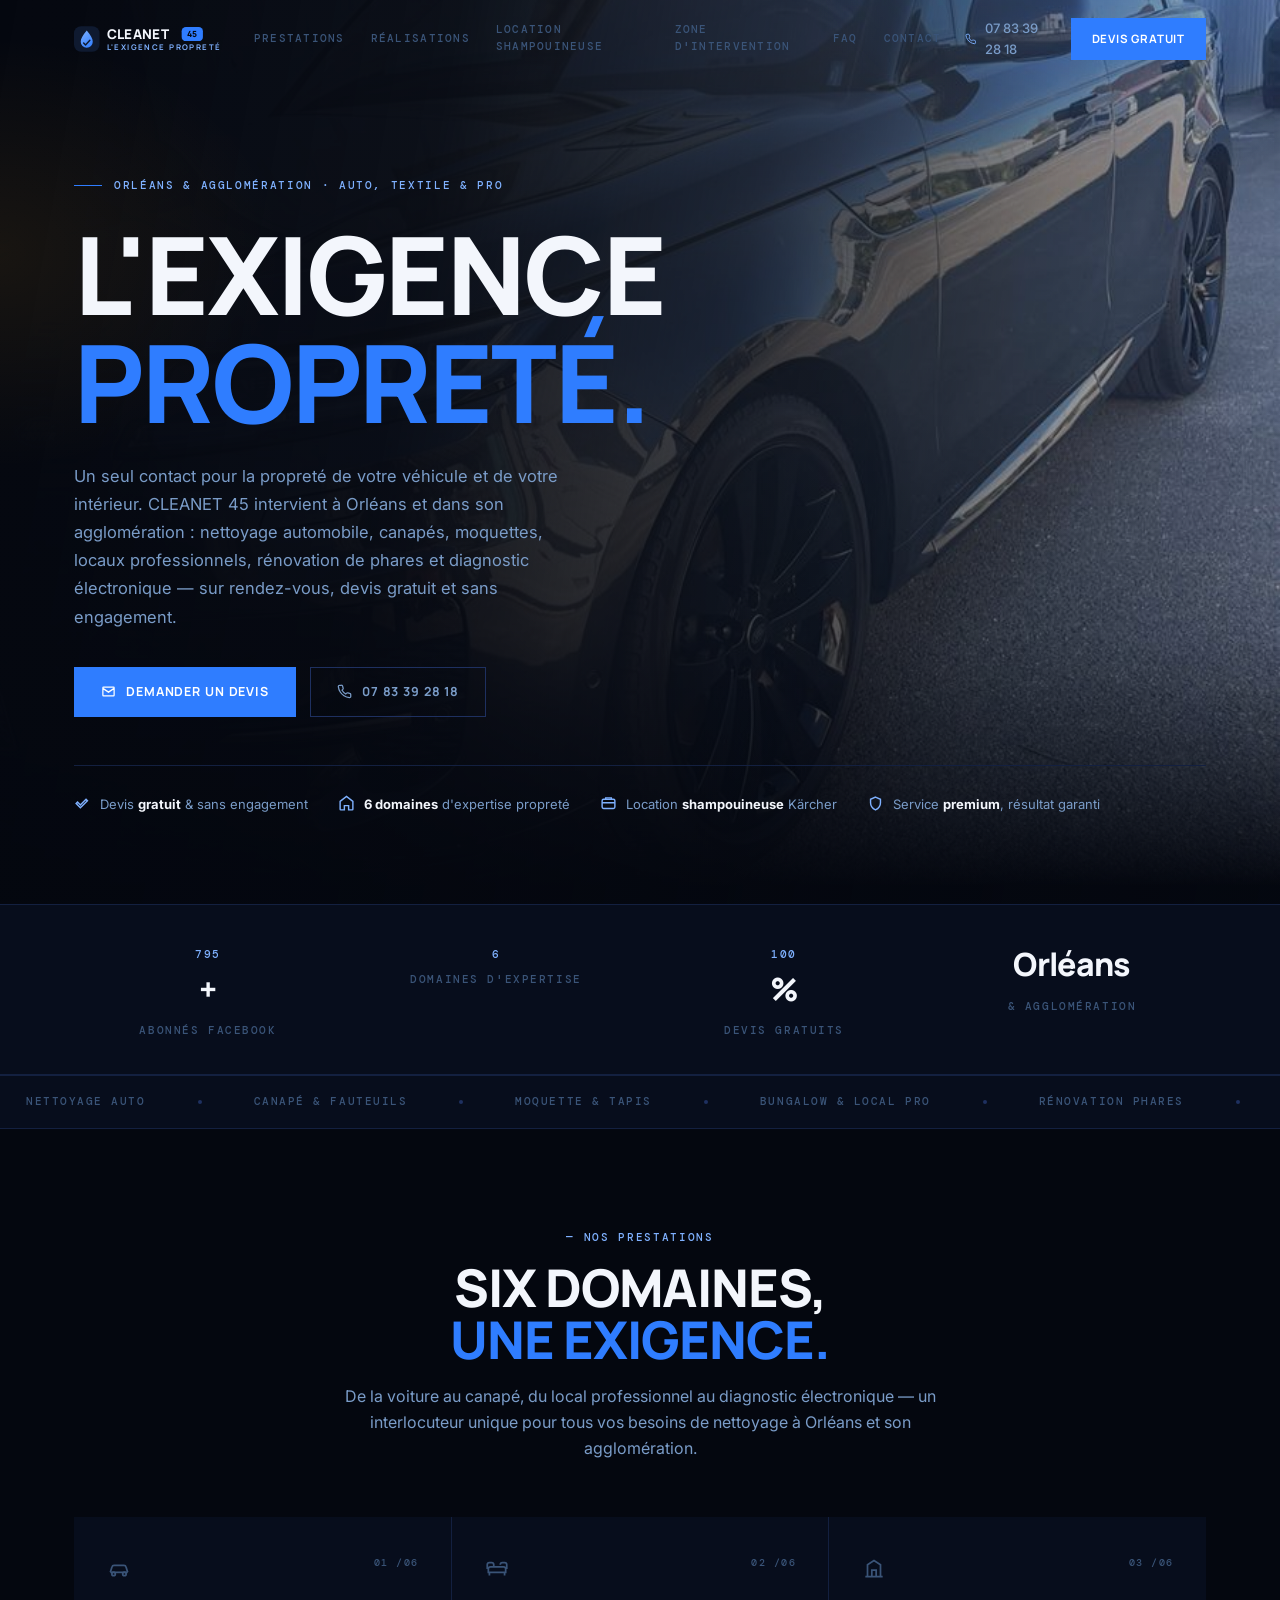
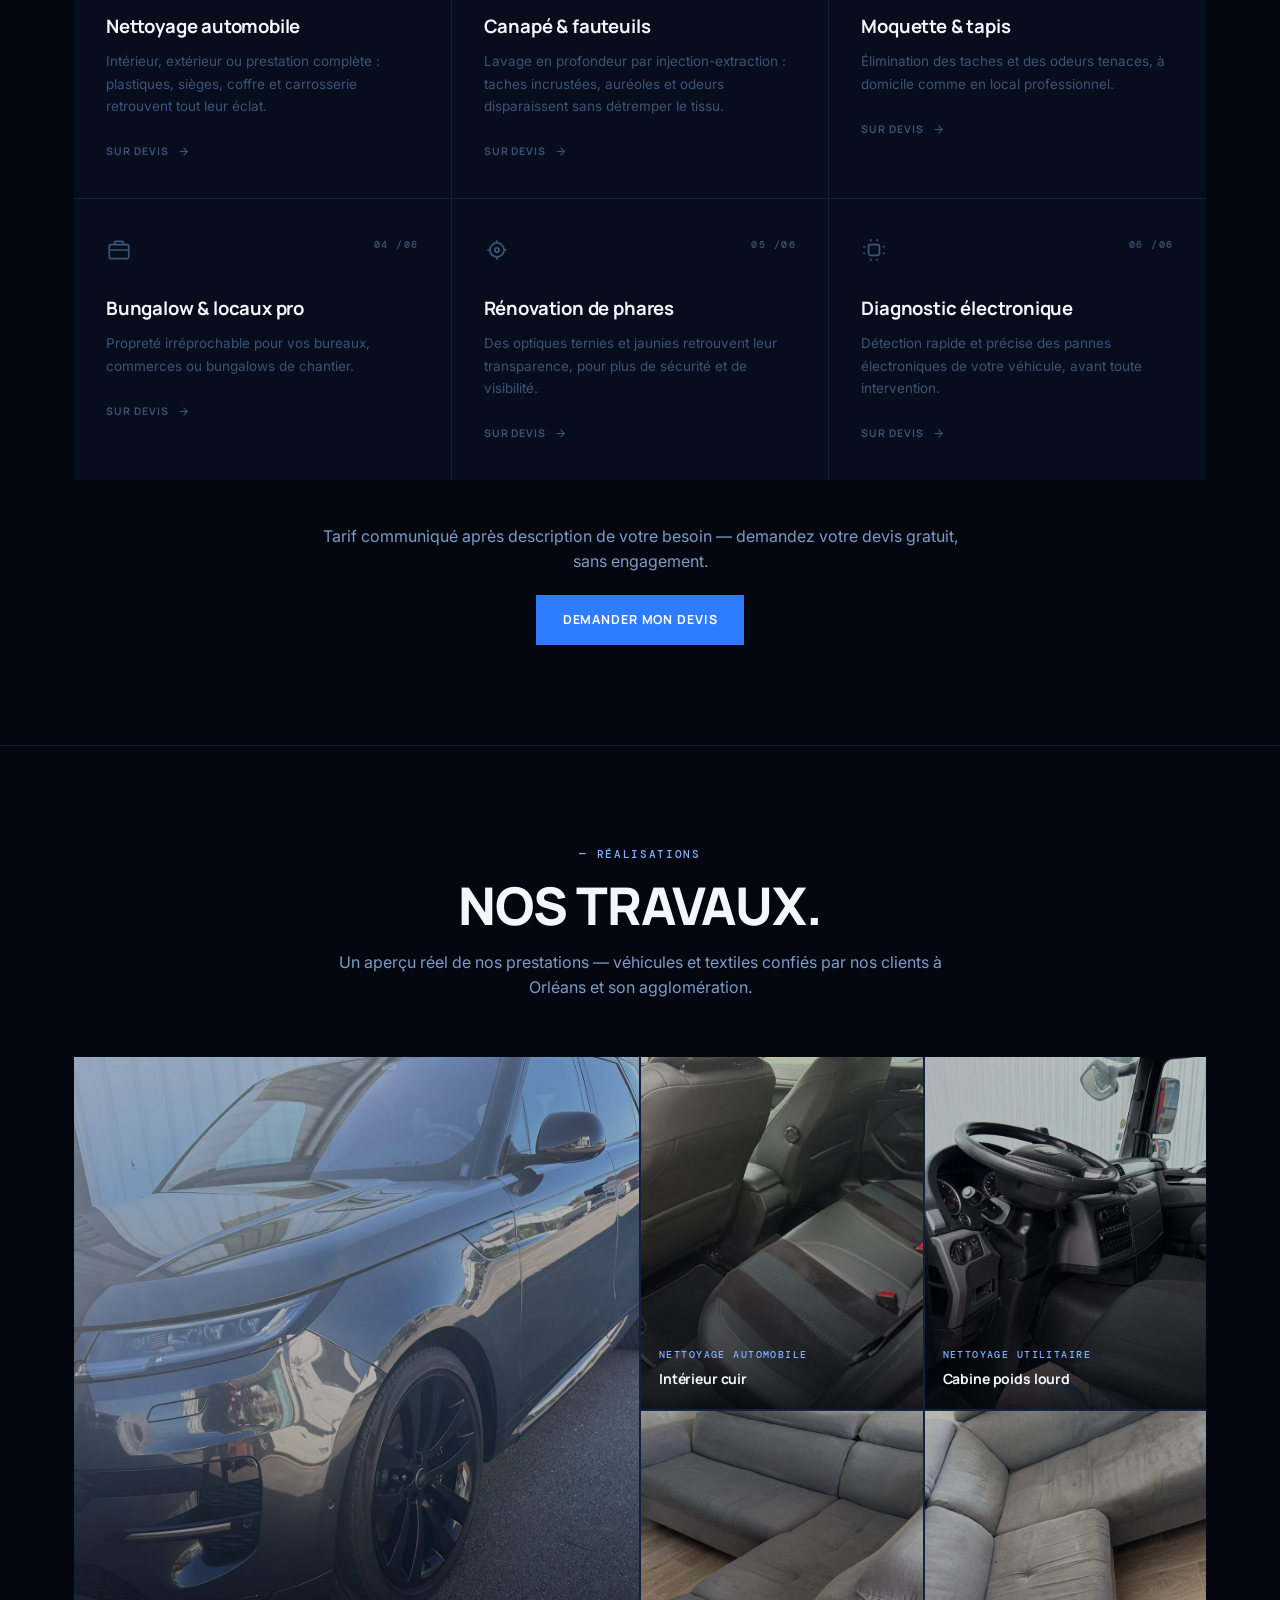
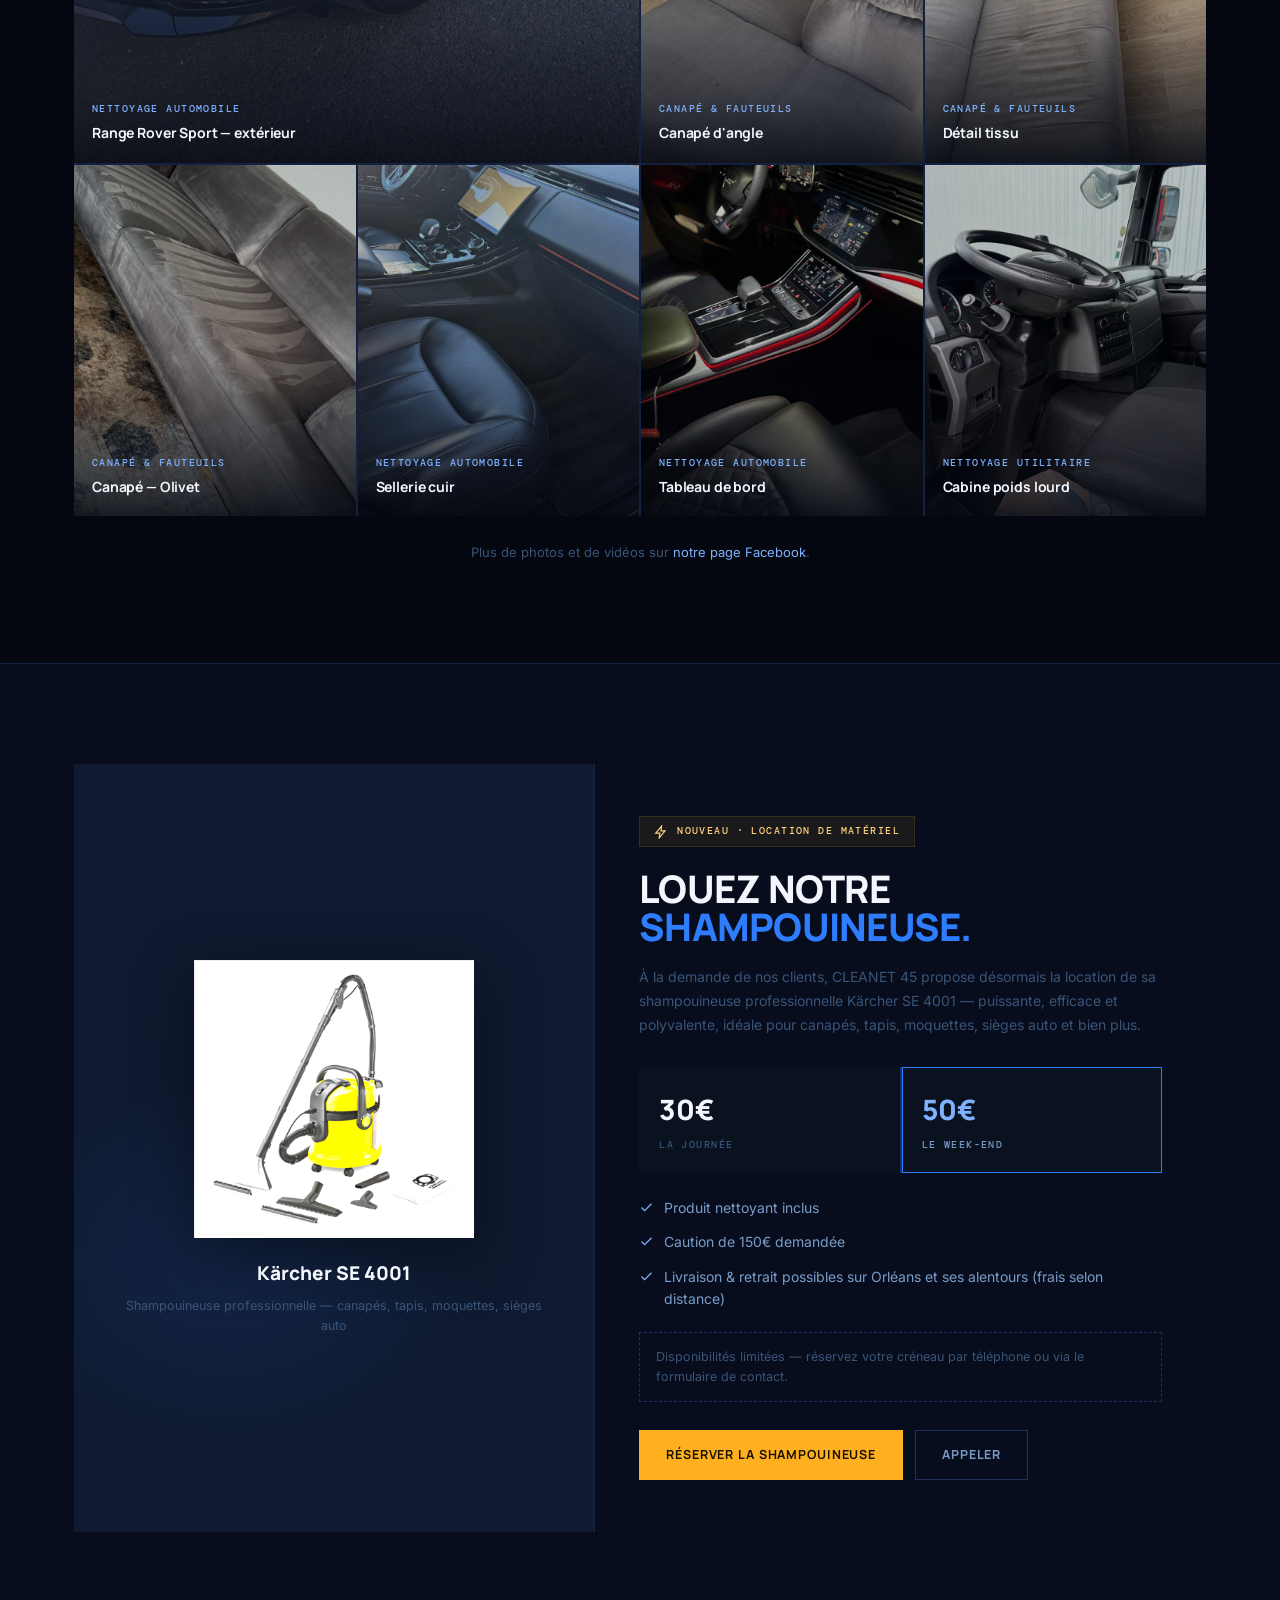
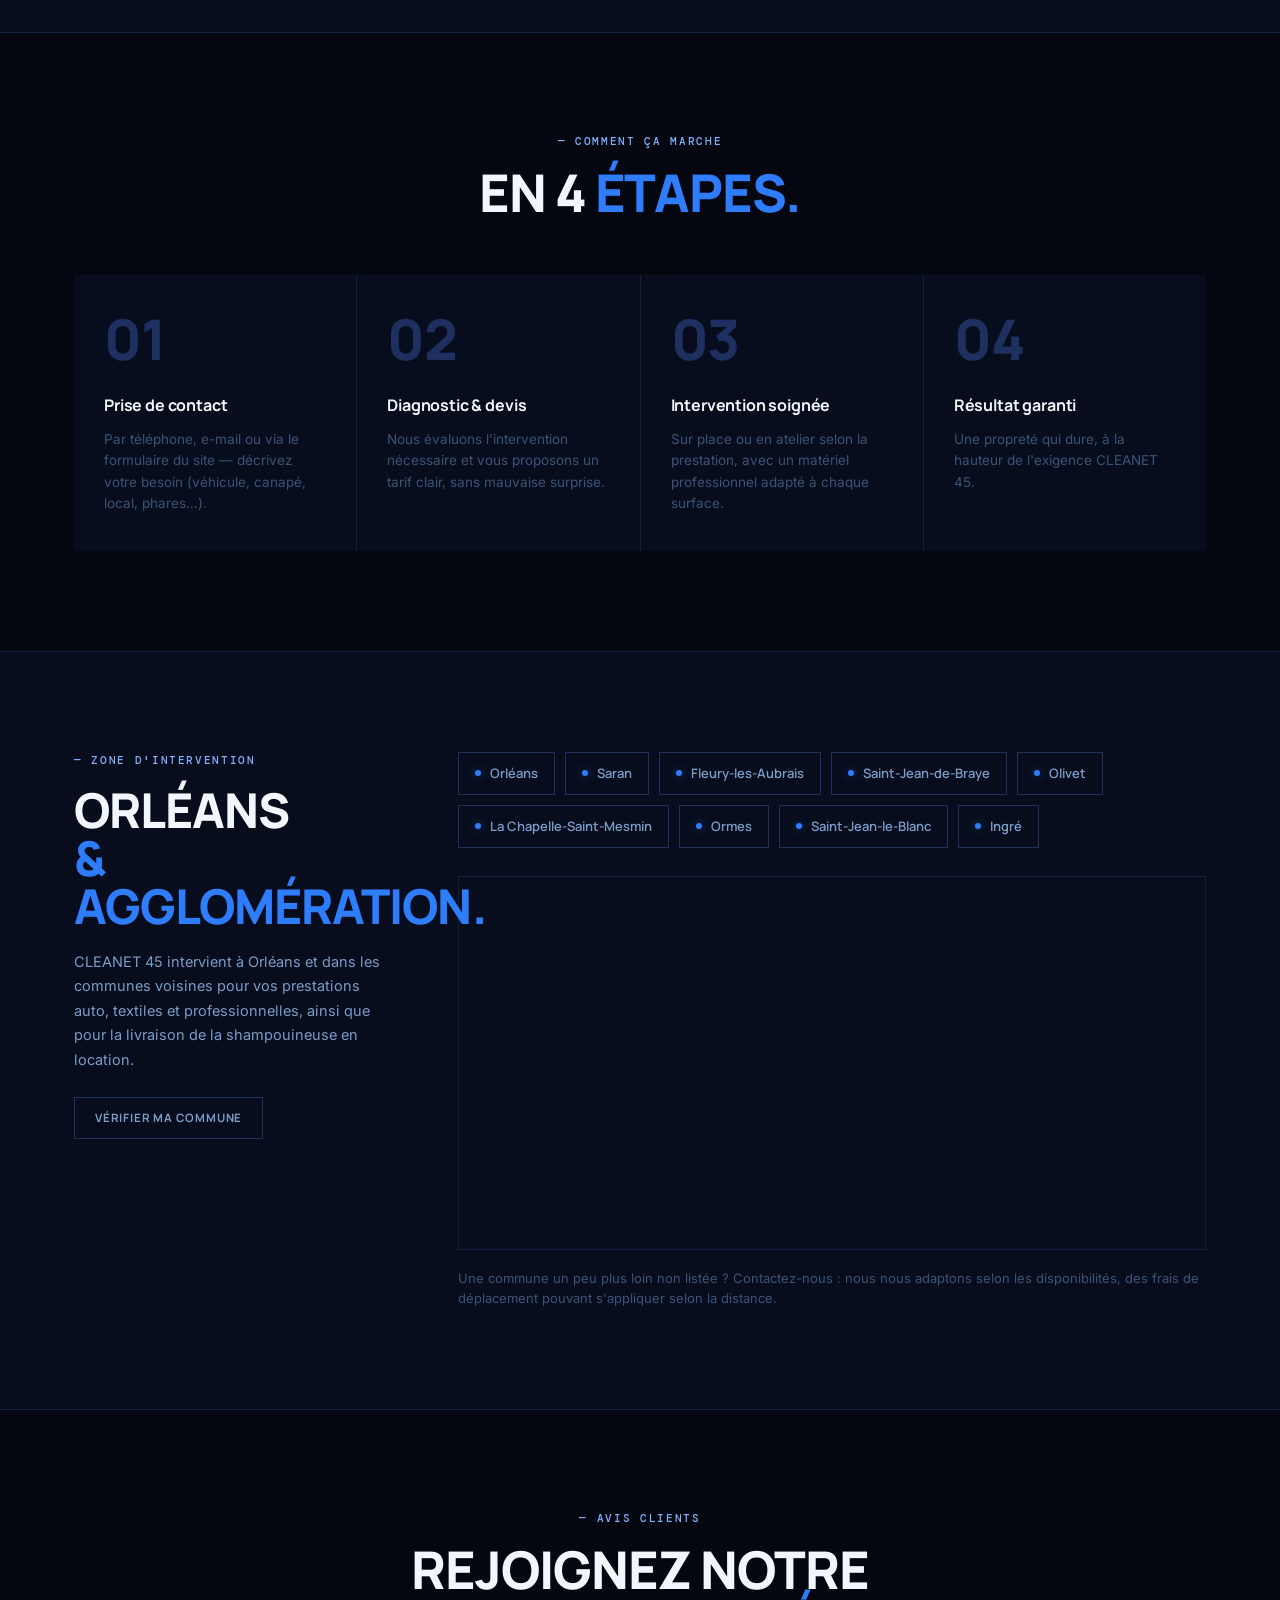
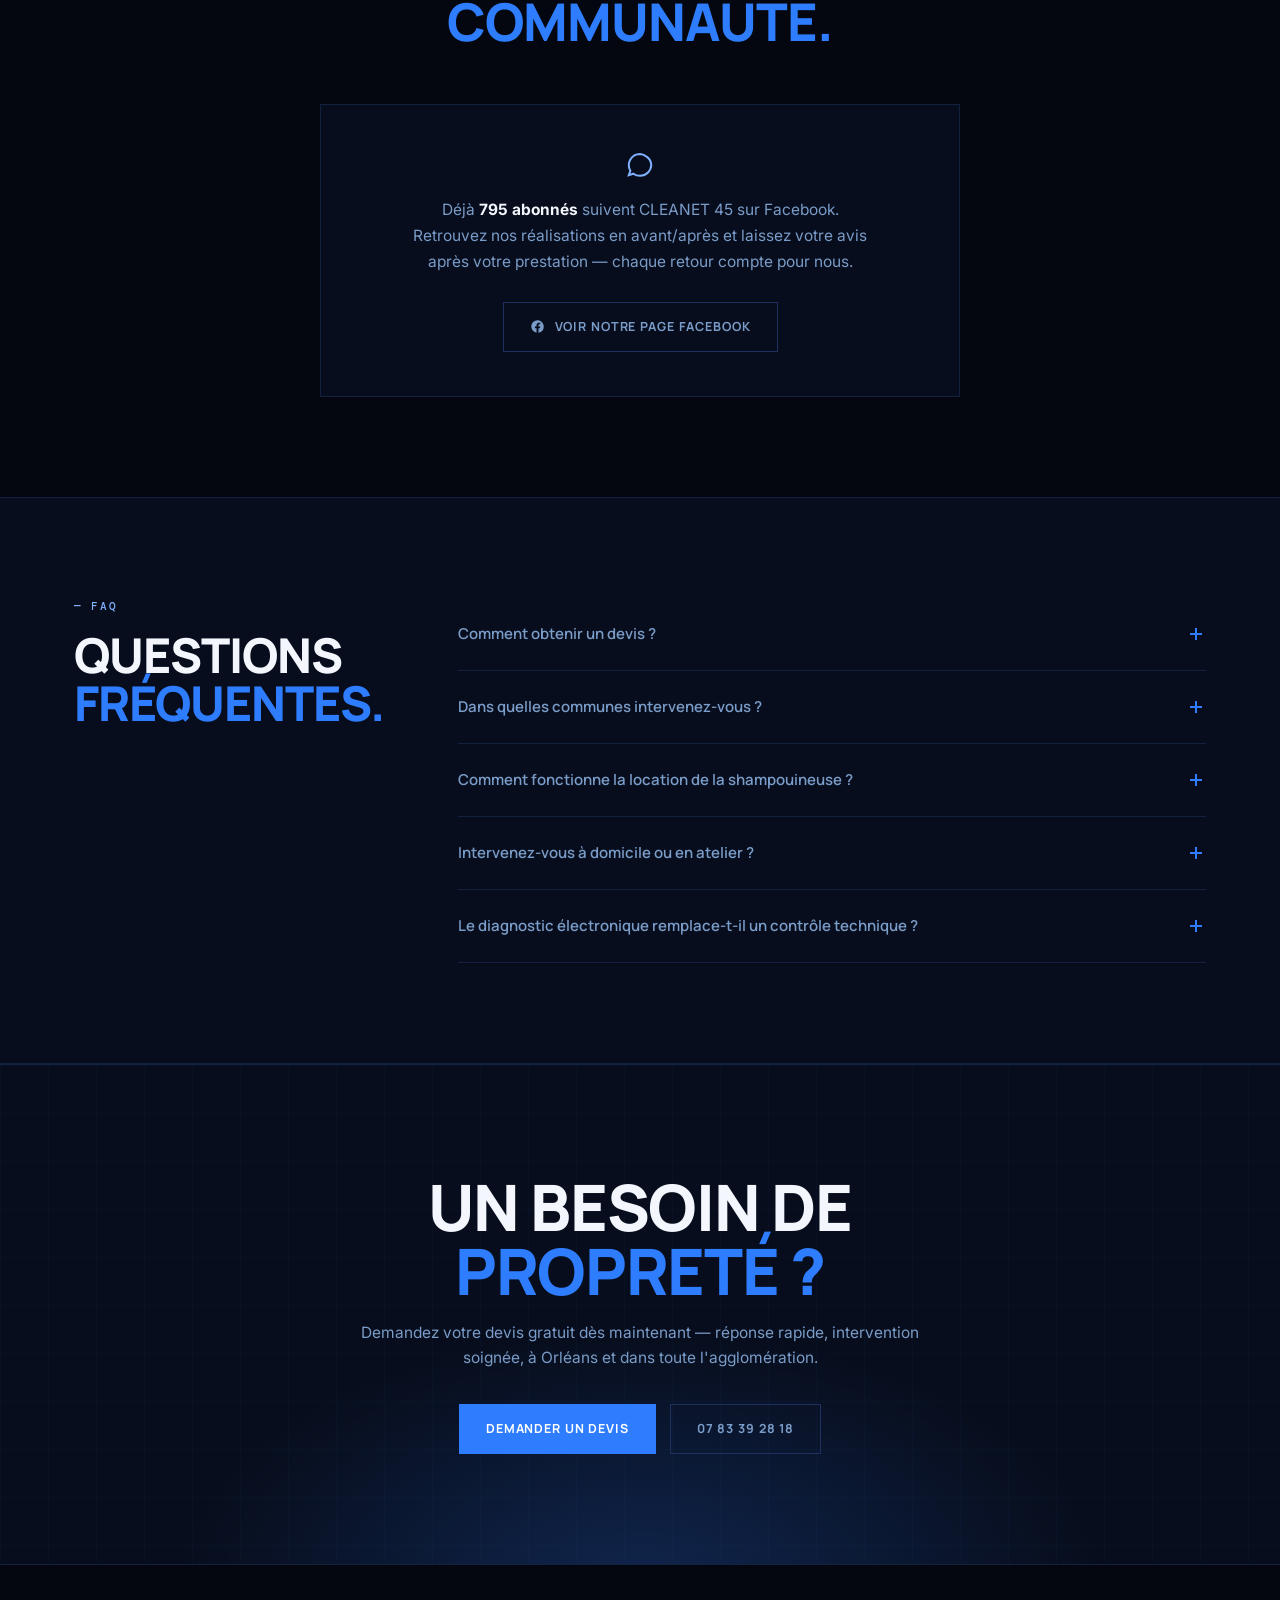
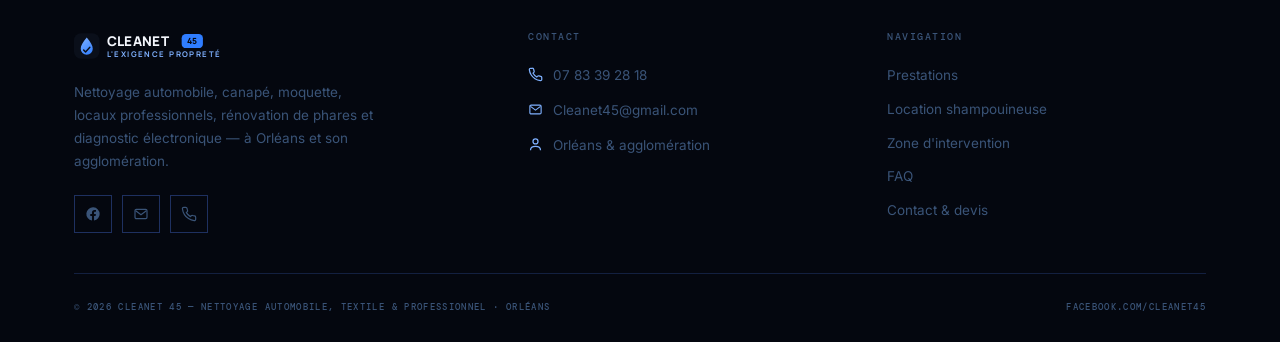
==== commit 41a26e88: "Remplace l'icône Kärcher par la vraie photo produit SE 4001 Co-Authored-By: Claude Sonnet 5 <noreply" ====
--- a/index.html
+++ b/index.html
@@ -271,7 +271,7 @@
   <div class="wrap">
     <div class="promo-grid">
       <div class="promo-visual" data-reveal>
-        <svg viewBox="0 0 24 24" fill="none" stroke="currentColor" stroke-width="1.4"><rect x="3" y="6" width="18" height="13" rx="2"/><path d="M8 6V4h8v2M3 11h18"/><circle cx="8" cy="15.5" r="1.4" fill="currentColor" stroke="none"/><circle cx="16" cy="15.5" r="1.4" fill="currentColor" stroke="none"/></svg>
+        <img src="assets/img/produits/karcher-se4001.png" alt="Shampouineuse Kärcher SE 4001 avec ses accessoires" loading="lazy" width="800" height="794" />
         <div>
           <b>Kärcher SE 4001</b>
           <span>Shampouineuse professionnelle — canapés, tapis, moquettes, sièges auto</span>
--- a/assets/styles.css
+++ b/assets/styles.css
@@ -249,6 +249,7 @@
   background:radial-gradient(420px 320px at 30% 65%,var(--blue-dim),transparent 60%);
 }
 .promo-visual svg{width:80px;height:80px;color:var(--blue-2);position:relative;z-index:1}
+.promo-visual img{width:100%;max-width:280px;height:auto;position:relative;z-index:1;filter:drop-shadow(0 18px 30px rgba(0,0,0,.45))}
 .promo-visual b{display:block;font-family:var(--ff-display);font-size:19px;font-weight:800;position:relative;z-index:1}
 .promo-visual span{display:block;margin-top:8px;font-size:12.5px;color:var(--text-mute);position:relative;z-index:1}
 .promo-text{background:var(--bg-2);padding:52px 44px}
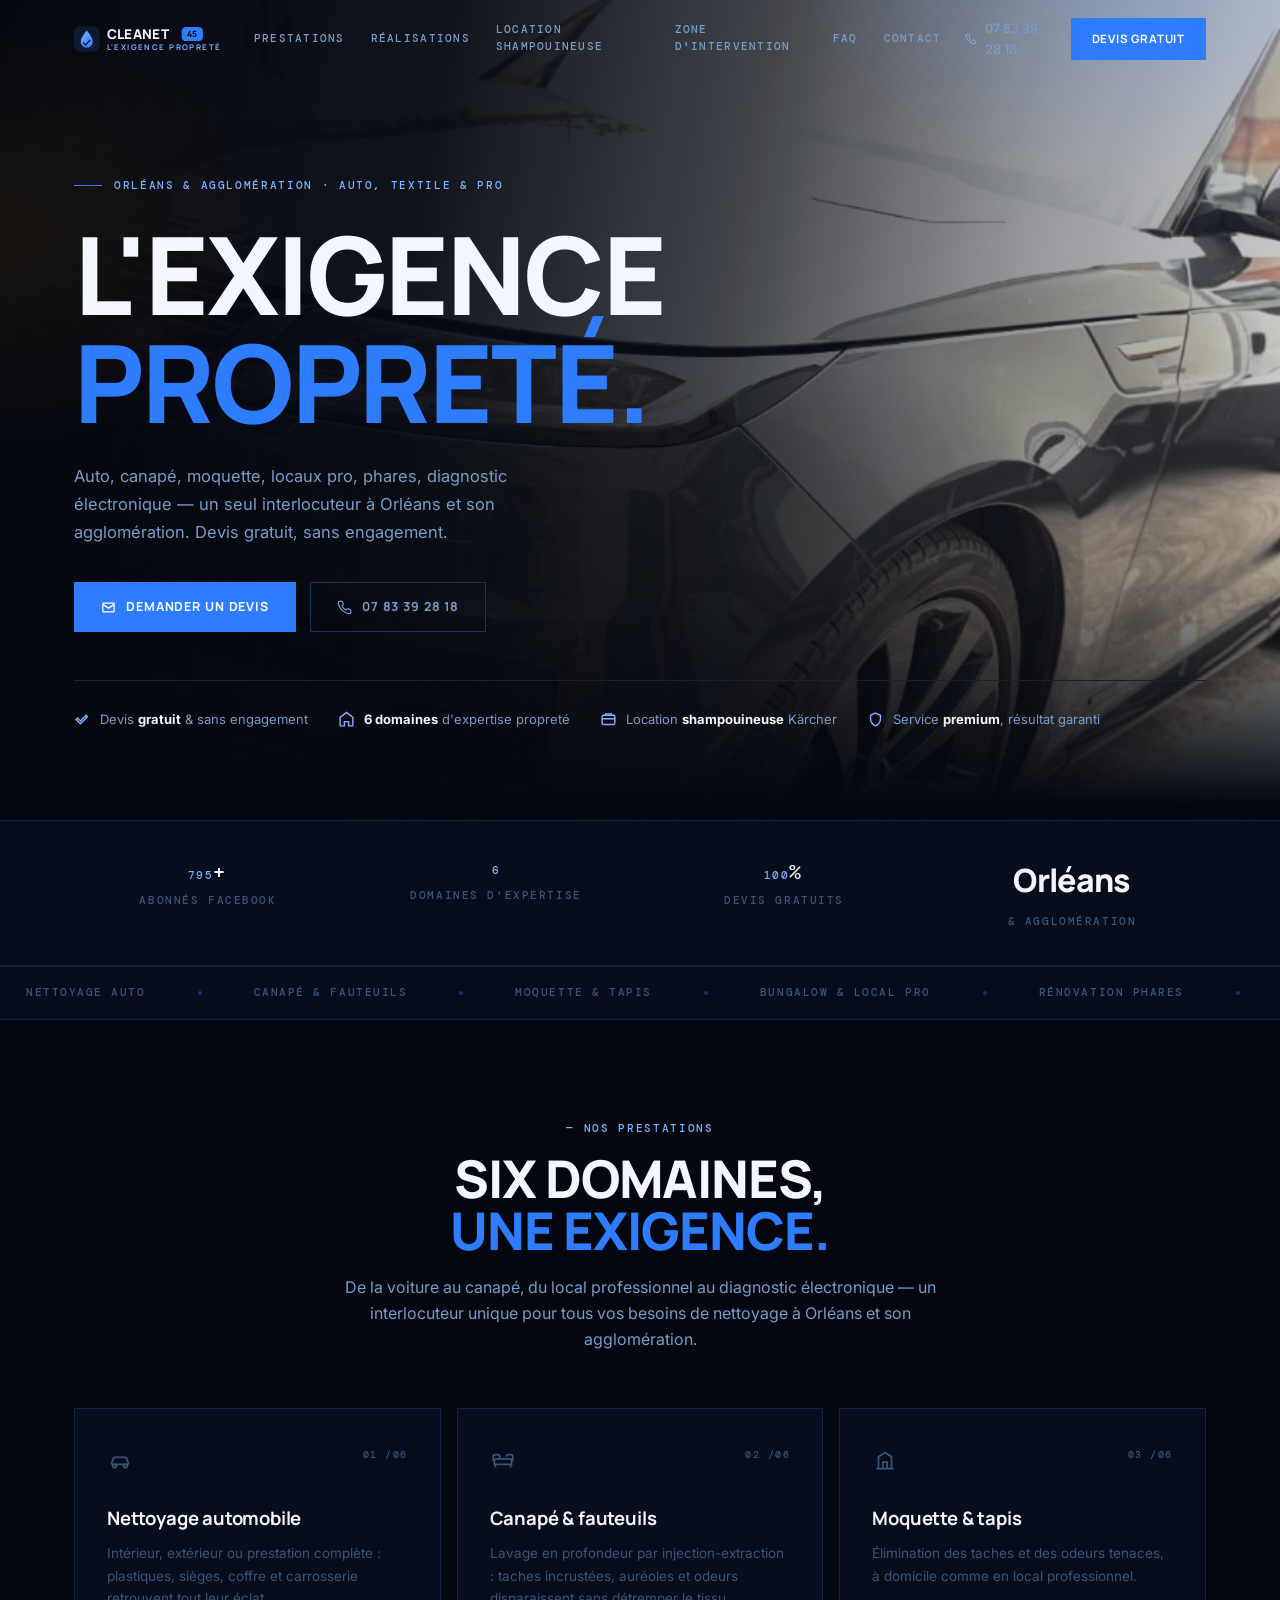
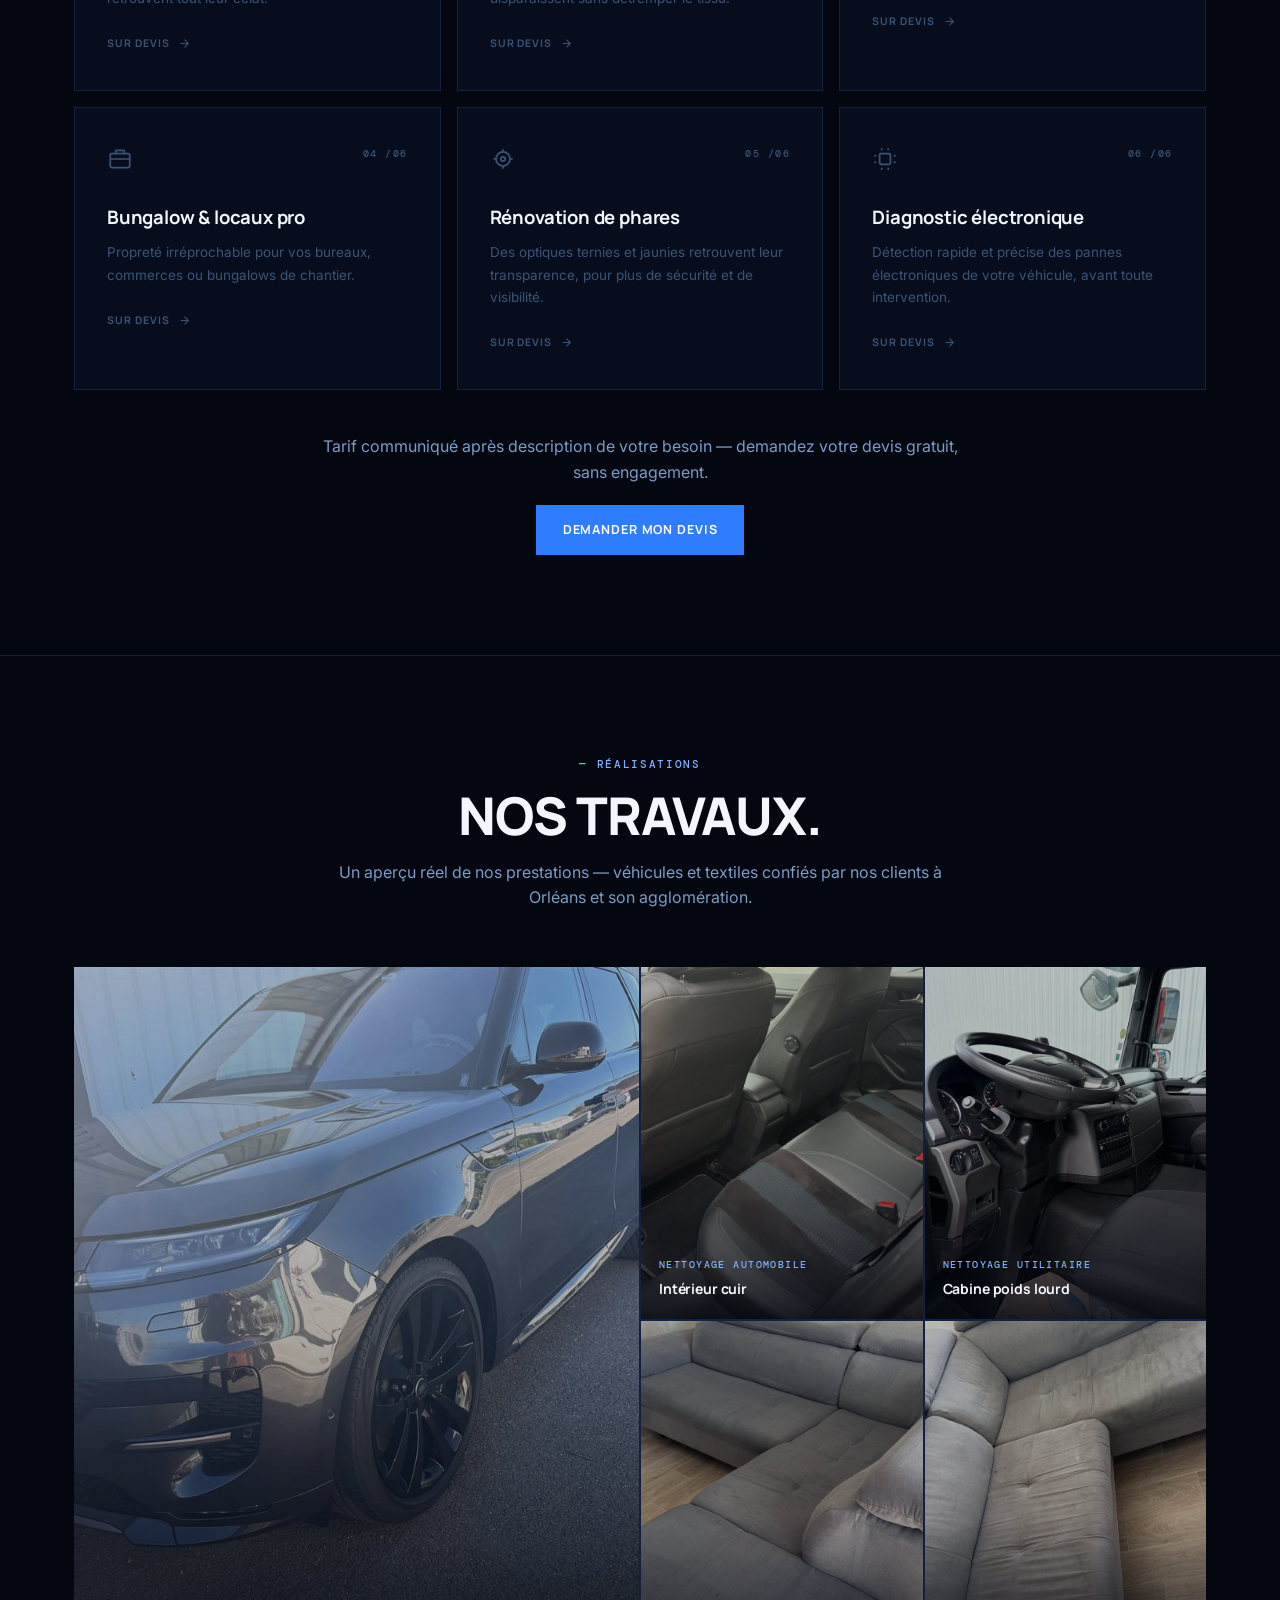
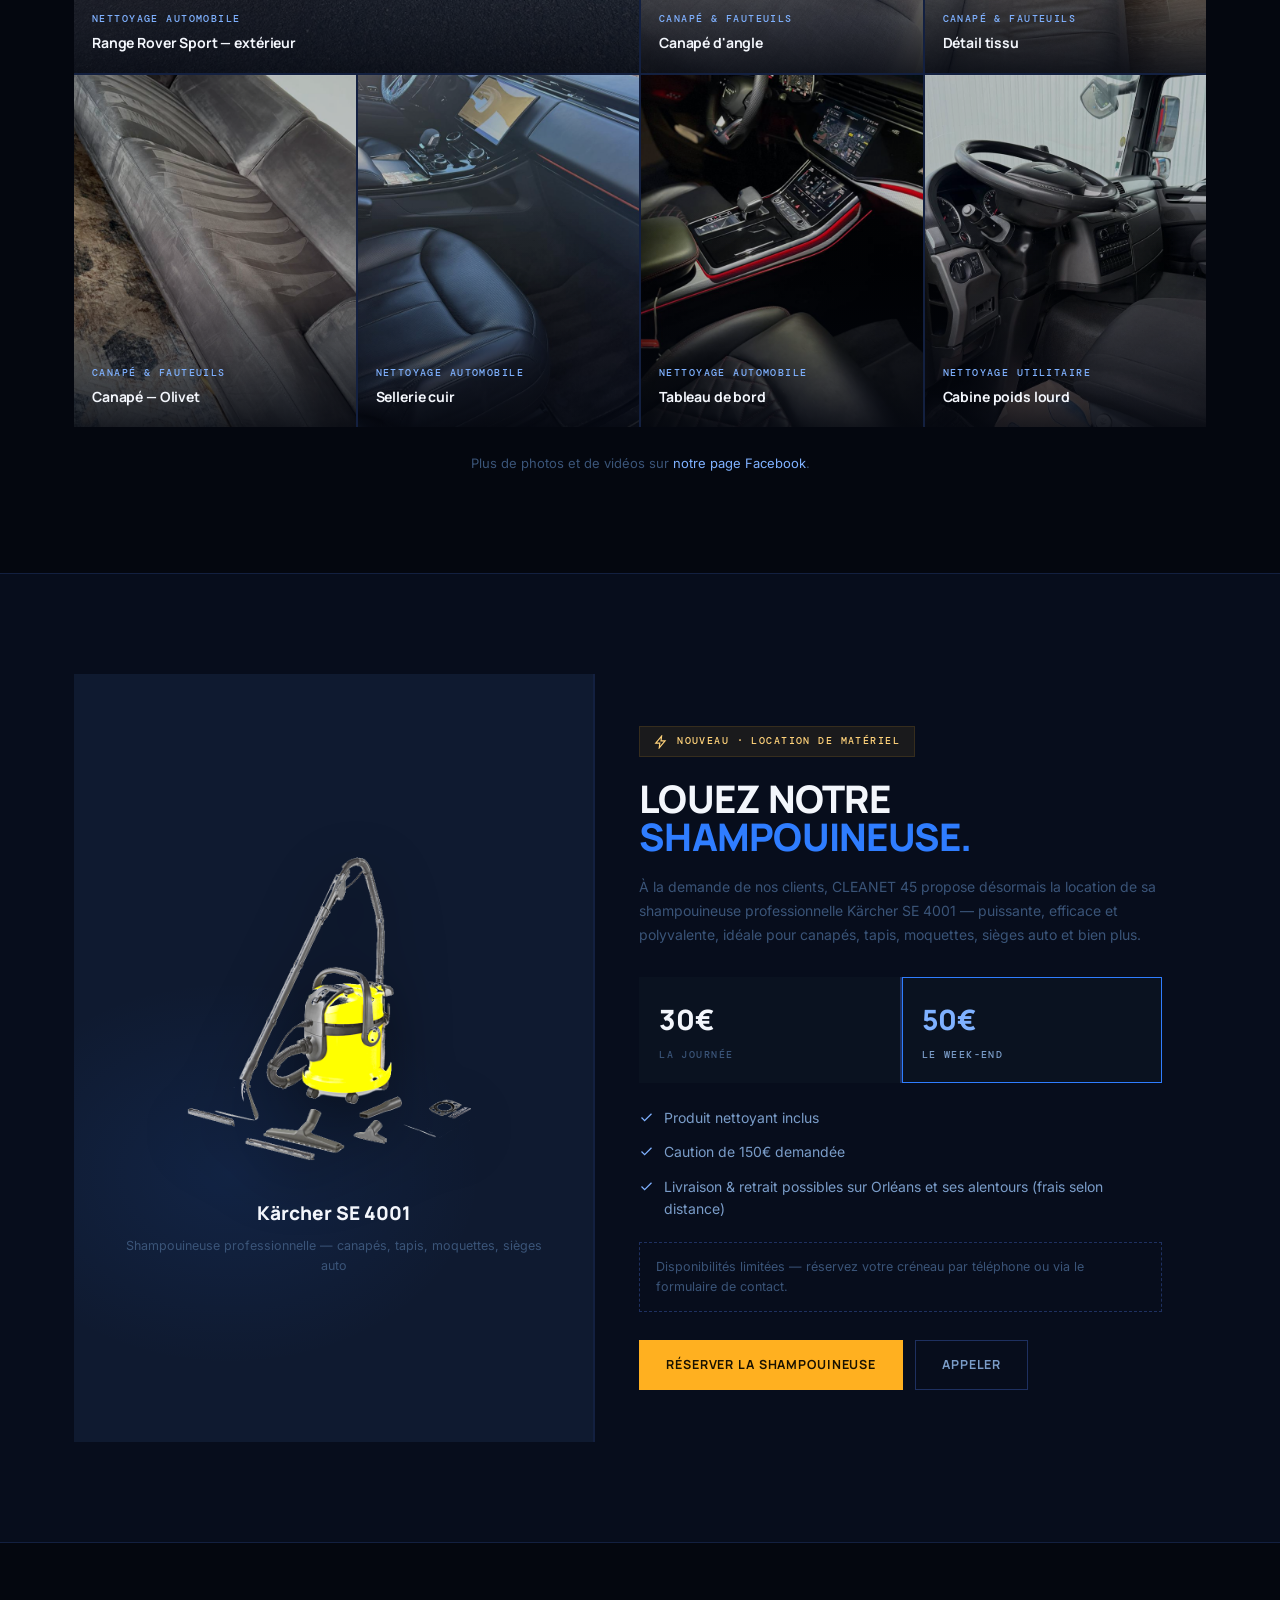
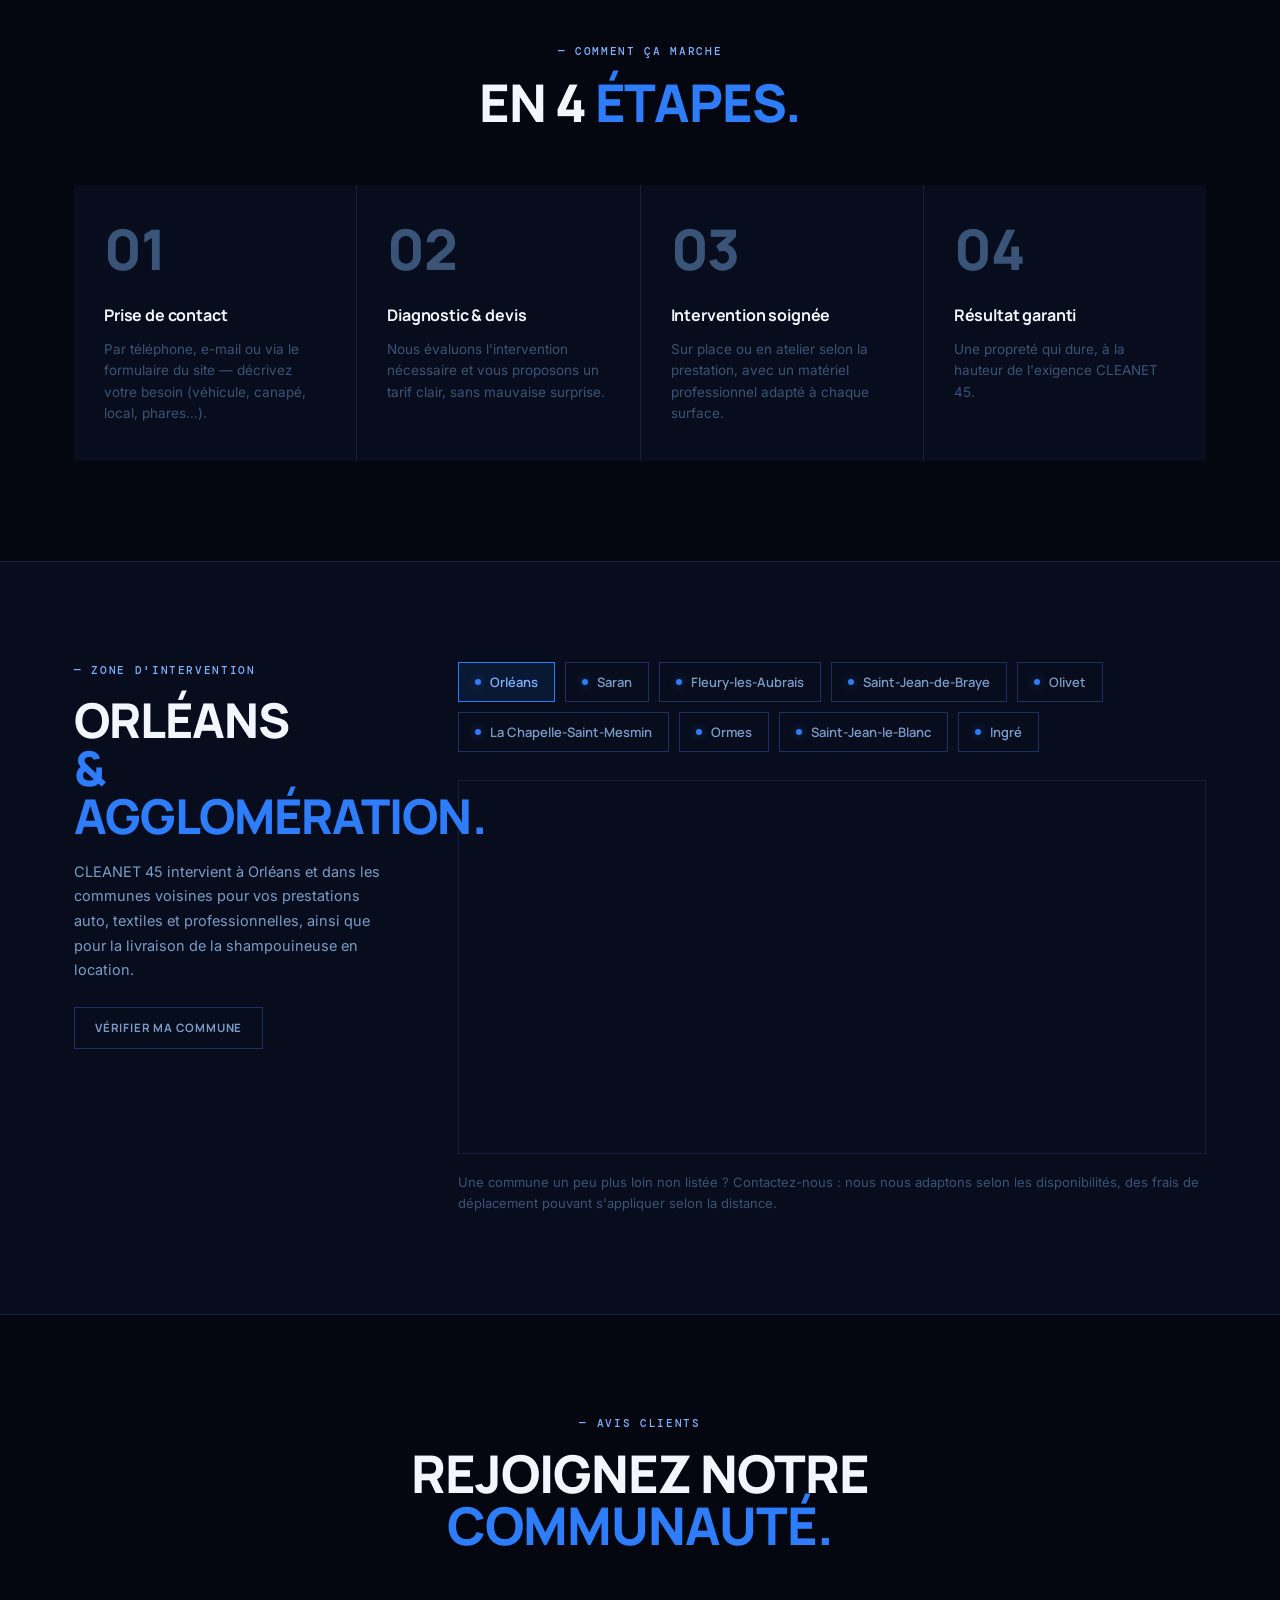
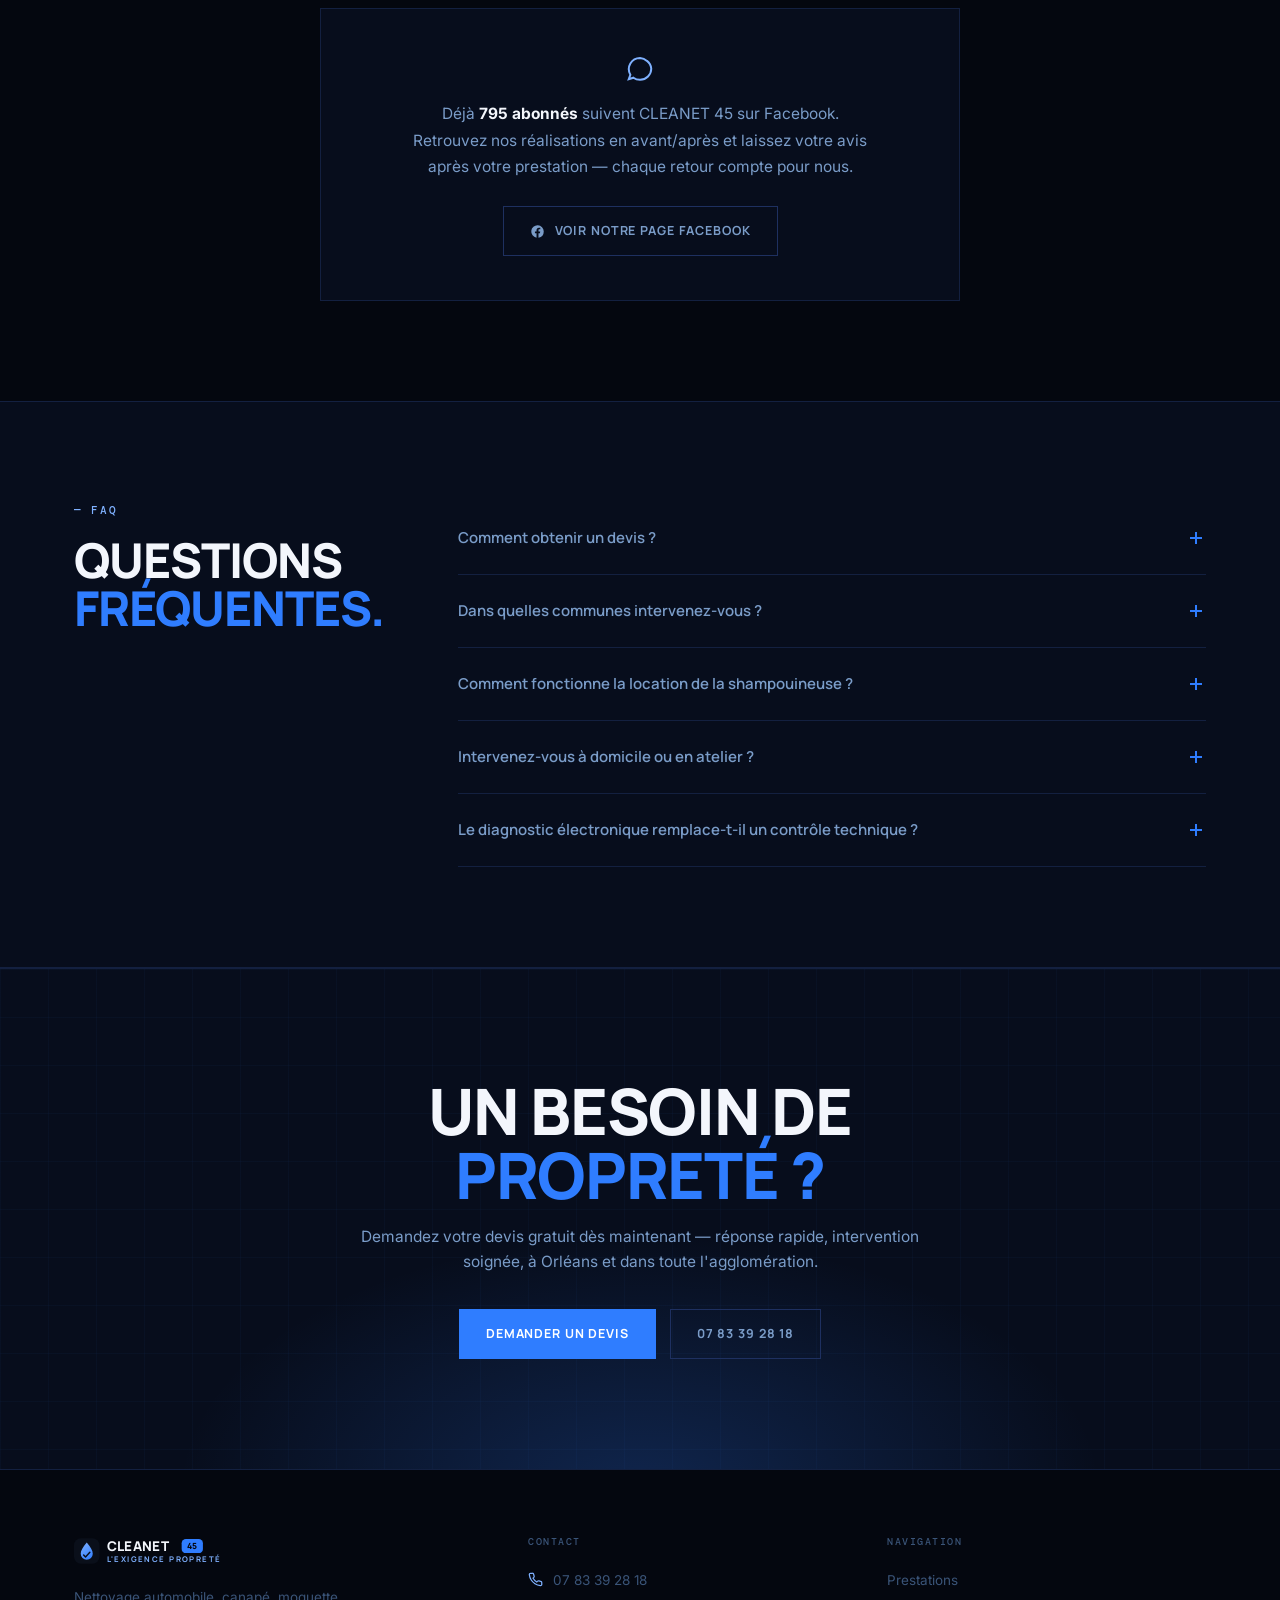
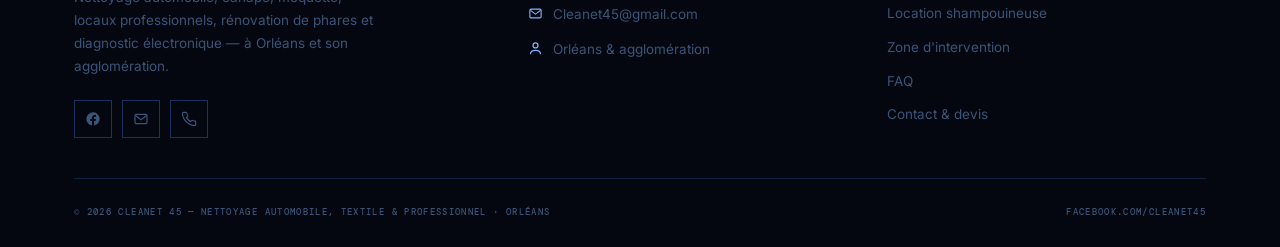
==== commit 97c9ff64: "Corrige les retours du client sur la refonte : hero, stats, cartes, zone - Nouveau hero (photo Range" ====
--- a/index.html
+++ b/index.html
@@ -91,15 +91,15 @@
 <section class="hero">
   <div class="hero-media" aria-hidden="true">
     <picture>
-      <source media="(max-width:640px)" srcset="assets/img/gallery/car-exterior-1-sm.jpg" />
-      <img src="assets/img/gallery/car-exterior-1.jpg" alt="" loading="eager" fetchpriority="high" />
+      <source media="(max-width:640px)" srcset="assets/img/gallery/hero-exterieur-sm.jpg" />
+      <img src="assets/img/gallery/hero-exterieur.jpg" alt="" loading="eager" fetchpriority="high" />
     </picture>
   </div>
   <div class="hero-glow" aria-hidden="true"></div>
   <div class="hero-in">
     <p class="eyebrow">Orléans &amp; agglomération · Auto, textile &amp; pro</p>
     <h1><span>L'exigence</span><span class="accent">propreté.</span></h1>
-    <p class="hero-sub">Un seul contact pour la propreté de votre véhicule et de votre intérieur. CLEANET 45 intervient à Orléans et dans son agglomération : nettoyage automobile, canapés, moquettes, locaux professionnels, rénovation de phares et diagnostic électronique — sur rendez-vous, devis gratuit et sans engagement.</p>
+    <p class="hero-sub">Auto, canapé, moquette, locaux pro, phares, diagnostic électronique — un seul interlocuteur à Orléans et son agglomération. Devis gratuit, sans engagement.</p>
     <div class="hero-cta">
       <a class="btn btn-blue" href="contact.html">
         <svg viewBox="0 0 24 24" fill="none" stroke="currentColor" stroke-width="2"><path d="M4 4h16v16H4z" opacity="0"/><path d="M3 7l9 6 9-6M4 5h16a1 1 0 0 1 1 1v12a1 1 0 0 1-1 1H4a1 1 0 0 1-1-1V6a1 1 0 0 1 1-1Z"/></svg>
@@ -122,9 +122,9 @@
 <!-- ===================== STATS ===================== -->
 <div class="stats sec-edge-t sec-edge-b">
   <div class="stats-in">
-    <div class="stat"><b><span class="cy">795</span>+</b><span>Abonnés Facebook</span></div>
+    <div class="stat"><b><span class="cy">795</span><span class="sfx">+</span></b><span>Abonnés Facebook</span></div>
     <div class="stat"><b><span class="cy">6</span></b><span>Domaines d'expertise</span></div>
-    <div class="stat"><b><span class="cy">100</span>%</b><span>Devis gratuits</span></div>
+    <div class="stat"><b><span class="cy">100</span><span class="sfx">%</span></b><span>Devis gratuits</span></div>
     <div class="stat"><b>Orléans</b><span>&amp; agglomération</span></div>
   </div>
 </div>
@@ -350,19 +350,19 @@
         <a class="btn btn-ghost btn-sm" href="contact.html" style="margin-top:24px">Vérifier ma commune</a>
       </div>
       <div class="split-content" data-reveal>
-        <ul class="zone-list">
-          <li><span class="zone-dot"></span>Orléans</li>
-          <li><span class="zone-dot"></span>Saran</li>
-          <li><span class="zone-dot"></span>Fleury-les-Aubrais</li>
-          <li><span class="zone-dot"></span>Saint-Jean-de-Braye</li>
-          <li><span class="zone-dot"></span>Olivet</li>
-          <li><span class="zone-dot"></span>La Chapelle-Saint-Mesmin</li>
-          <li><span class="zone-dot"></span>Ormes</li>
-          <li><span class="zone-dot"></span>Saint-Jean-le-Blanc</li>
-          <li><span class="zone-dot"></span>Ingré</li>
+        <ul class="zone-list" id="zoneList">
+          <li><button type="button" class="active" data-city="Orléans, France" data-zoom="12"><span class="zone-dot"></span>Orléans</button></li>
+          <li><button type="button" data-city="Saran, France" data-zoom="13"><span class="zone-dot"></span>Saran</button></li>
+          <li><button type="button" data-city="Fleury-les-Aubrais, France" data-zoom="13"><span class="zone-dot"></span>Fleury-les-Aubrais</button></li>
+          <li><button type="button" data-city="Saint-Jean-de-Braye, France" data-zoom="13"><span class="zone-dot"></span>Saint-Jean-de-Braye</button></li>
+          <li><button type="button" data-city="Olivet, France" data-zoom="13"><span class="zone-dot"></span>Olivet</button></li>
+          <li><button type="button" data-city="La Chapelle-Saint-Mesmin, France" data-zoom="13"><span class="zone-dot"></span>La Chapelle-Saint-Mesmin</button></li>
+          <li><button type="button" data-city="Ormes, France" data-zoom="13"><span class="zone-dot"></span>Ormes</button></li>
+          <li><button type="button" data-city="Saint-Jean-le-Blanc, France" data-zoom="13"><span class="zone-dot"></span>Saint-Jean-le-Blanc</button></li>
+          <li><button type="button" data-city="Ingré, France" data-zoom="13"><span class="zone-dot"></span>Ingré</button></li>
         </ul>
         <div class="zone-map-wrap">
-          <iframe class="zone-map" src="https://www.google.com/maps?q=Orl%C3%A9ans,+France&z=11&output=embed" title="Carte de la zone d'intervention CLEANET 45 : Orléans et son agglomération" loading="lazy" referrerpolicy="no-referrer-when-downgrade"></iframe>
+          <iframe class="zone-map" id="zoneMap" src="https://www.google.com/maps?q=Orl%C3%A9ans,+France&z=12&output=embed" title="Carte de la zone d'intervention CLEANET 45 : Orléans et son agglomération" loading="lazy" referrerpolicy="no-referrer-when-downgrade"></iframe>
         </div>
         <p class="zone-note">Une commune un peu plus loin non listée ? Contactez-nous : nous nous adaptons selon les disponibilités, des frais de déplacement pouvant s'appliquer selon la distance.</p>
       </div>
--- a/assets/styles.css
+++ b/assets/styles.css
@@ -70,12 +70,12 @@
   border:1px solid transparent;transition:background .2s ease,border-color .2s ease,color .2s ease;white-space:nowrap;
 }
 .btn svg{width:15px;height:15px;flex-shrink:0}
-.btn-blue{background:var(--blue);color:#fff}
-.btn-blue:hover{background:#1a62e8}
+.btn-blue{background:var(--blue);color:#fff;transition:background .2s ease,box-shadow .25s ease}
+.btn-blue:hover{background:#1a62e8;box-shadow:0 8px 28px -6px var(--glow)}
 .btn-ghost{background:transparent;border-color:var(--line-2);color:var(--text-dim)}
 .btn-ghost:hover{border-color:var(--blue);color:var(--text)}
-.btn-amber{background:var(--amber);color:#1a1200}
-.btn-amber:hover{background:var(--amber-2)}
+.btn-amber{background:var(--amber);color:#1a1200;transition:background .2s ease,box-shadow .25s ease}
+.btn-amber:hover{background:var(--amber-2);box-shadow:0 8px 28px -6px rgba(255,176,32,.45)}
 .btn-sm{padding:11px 20px;font-size:11.5px}
 .btn-block{width:100%;justify-content:center}
 
@@ -97,7 +97,7 @@
 .nav{display:none;align-items:center;gap:26px}
 .nav a{
   font-family:var(--ff-mono);font-size:10.5px;font-weight:500;letter-spacing:.12em;text-transform:uppercase;
-  color:var(--text-mute);position:relative;padding:4px 0;transition:color .18s ease;
+  color:var(--text-dim);position:relative;padding:4px 0;transition:color .18s ease;
 }
 .nav a:hover{color:var(--text)}
 .hd-actions{display:flex;align-items:center;gap:14px}
@@ -162,8 +162,9 @@
 /* ===================== STATS ===================== */
 .stats{background:var(--bg-2);border-top:1px solid var(--line);border-bottom:1px solid var(--line);position:relative;z-index:1}
 .stats-in{max-width:var(--wrap);margin:0 auto;padding:34px 24px;display:grid;grid-template-columns:repeat(2,1fr);gap:26px 20px;text-align:center}
-.stat b{display:block;font-family:var(--ff-display);font-size:clamp(24px,3.4vw,32px);font-weight:800;letter-spacing:-.02em}
+.stat b{display:flex;align-items:baseline;justify-content:center;font-family:var(--ff-display);font-size:clamp(22px,3.4vw,32px);font-weight:800;letter-spacing:-.02em;white-space:nowrap}
 .stat b .cy{color:var(--blue-2)}
+.stat b .sfx{font-size:.62em;line-height:1;color:var(--text)}
 .stat span{display:block;margin-top:8px;font-size:10.5px;color:var(--text-mute)}
 @media(min-width:720px){.stats-in{grid-template-columns:repeat(4,1fr)}}
 
@@ -195,17 +196,21 @@
 [data-reveal].in{opacity:1;transform:none}
 
 /* ===================== SERVICES GRID — lignes de grille ===================== */
-.svc-grid{display:grid;grid-template-columns:1fr;gap:1px;background:var(--line)}
+.svc-grid{display:grid;grid-template-columns:1fr;gap:16px}
 @media(min-width:640px){.svc-grid{grid-template-columns:repeat(2,1fr)}}
 @media(min-width:1000px){.svc-grid{grid-template-columns:repeat(3,1fr)}}
 .svc-card{
-  background:var(--bg-2);padding:38px 32px;transition:background .25s ease;position:relative;overflow:hidden;
+  background:var(--bg-2);border:1px solid var(--line);padding:38px 32px;position:relative;overflow:hidden;
+  transition:background .25s ease,border-color .25s ease,box-shadow .3s ease,transform .25s ease;
 }
 .svc-card::before{
   content:"";position:absolute;inset:0;opacity:0;transition:opacity .3s ease;pointer-events:none;
   background:linear-gradient(135deg,var(--blue-dim) 0%,transparent 60%);
 }
-.svc-card:hover{background:var(--panel)}
+.svc-card:hover{
+  background:var(--panel);border-color:var(--blue);transform:translateY(-3px);
+  box-shadow:0 0 0 1px var(--blue),0 20px 40px -12px rgba(4,7,15,.6),0 0 32px -4px var(--glow);
+}
 .svc-card:hover::before{opacity:1}
 .svc-top{display:flex;align-items:flex-start;justify-content:space-between;gap:16px;margin-bottom:26px;position:relative;z-index:1}
 .svc-icon{color:var(--text-mute);transition:color .25s ease}
@@ -249,7 +254,8 @@
   background:radial-gradient(420px 320px at 30% 65%,var(--blue-dim),transparent 60%);
 }
 .promo-visual svg{width:80px;height:80px;color:var(--blue-2);position:relative;z-index:1}
-.promo-visual img{width:100%;max-width:280px;height:auto;position:relative;z-index:1;filter:drop-shadow(0 18px 30px rgba(0,0,0,.45))}
+.promo-visual img{width:100%;max-width:340px;height:auto;position:relative;z-index:1;filter:drop-shadow(0 18px 30px rgba(0,0,0,.45));transition:transform .4s ease}
+.promo-visual:hover img{transform:scale(1.04) translateY(-4px)}
 .promo-visual b{display:block;font-family:var(--ff-display);font-size:19px;font-weight:800;position:relative;z-index:1}
 .promo-visual span{display:block;margin-top:8px;font-size:12.5px;color:var(--text-mute);position:relative;z-index:1}
 .promo-text{background:var(--bg-2);padding:52px 44px}
@@ -260,7 +266,8 @@
 .promo-text h2{font-size:clamp(26px,3.4vw,38px);margin-bottom:20px}
 .promo-text p{margin-top:0;color:var(--text-mute);font-size:14px;line-height:1.7}
 .rental-price{margin-top:30px;display:grid;grid-template-columns:repeat(2,1fr);gap:2px;background:var(--line-2)}
-.rp-card{background:var(--panel);padding:20px}
+.rp-card{background:var(--panel);padding:20px;transition:background .2s ease,transform .2s ease}
+.rp-card:hover{background:var(--deep);transform:translateY(-2px)}
 .rp-card b{display:block;font-family:var(--ff-display);font-size:28px;font-weight:800;color:var(--text)}
 .rp-card span{display:block;margin-top:6px;font-size:9.5px;color:var(--text-mute)}
 .rental-price .rp-card:nth-child(2){box-shadow:inset 0 0 0 1px var(--blue)}
@@ -276,13 +283,16 @@
 .proc-grid{display:grid;grid-template-columns:1fr;gap:1px;background:var(--line)}
 @media(min-width:720px){.proc-grid{grid-template-columns:repeat(2,1fr)}}
 @media(min-width:1080px){.proc-grid{grid-template-columns:repeat(4,1fr)}}
-.proc-card{background:var(--bg-2);padding:36px 30px}
+.proc-card{background:var(--bg-2);padding:36px 30px;transition:background .25s ease}
 .proc-num{
   font-family:var(--ff-display);font-size:56px;font-weight:800;line-height:1;letter-spacing:-.02em;
-  color:var(--line-2);margin-bottom:26px;
-}
-.proc-card h4{font-size:16px;font-weight:700;margin-bottom:10px}
+  color:var(--text-mute);margin-bottom:26px;transition:color .25s ease,text-shadow .25s ease;
+}
+.proc-card h4{font-size:16px;font-weight:700;margin-bottom:10px;transition:color .25s ease}
 .proc-card p{font-size:13.5px;color:var(--text-mute);line-height:1.6}
+.proc-card:hover{background:var(--panel)}
+.proc-card:hover .proc-num{color:var(--blue-2);text-shadow:0 0 26px var(--glow)}
+.proc-card:hover h4{color:var(--blue-2)}
 
 /* ===================== SIDEBAR STICKY (Zone / FAQ) ===================== */
 .split-grid{display:grid;grid-template-columns:1fr;gap:44px;align-items:start}
@@ -294,11 +304,14 @@
 .split-content{max-width:760px}
 
 /* ===================== ZONE ===================== */
-.zone-list{display:flex;flex-wrap:wrap;gap:10px}
-.zone-list li{
+.zone-list{display:flex;flex-wrap:wrap;gap:10px;list-style:none;margin:0;padding:0}
+.zone-list button{
   display:flex;align-items:center;gap:9px;font-family:var(--ff-display);font-size:13px;font-weight:600;padding:10px 16px;
-  border:1px solid var(--line-2);color:var(--text-dim);
-}
+  border:1px solid var(--line-2);background:transparent;color:var(--text-dim);cursor:pointer;
+  transition:border-color .2s ease,color .2s ease,background .2s ease;
+}
+.zone-list button:hover{border-color:var(--blue);color:var(--text)}
+.zone-list button.active{border-color:var(--blue);color:var(--blue-2);background:var(--blue-dim)}
 .zone-dot{width:6px;height:6px;border-radius:50%;background:var(--blue);box-shadow:0 0 10px var(--glow);flex-shrink:0}
 .zone-map-wrap{margin-top:28px;overflow:hidden;border:1px solid var(--line);aspect-ratio:16/8}
 .zone-map{width:100%;height:100%;border:0;filter:grayscale(.35) invert(.92) contrast(.9)}
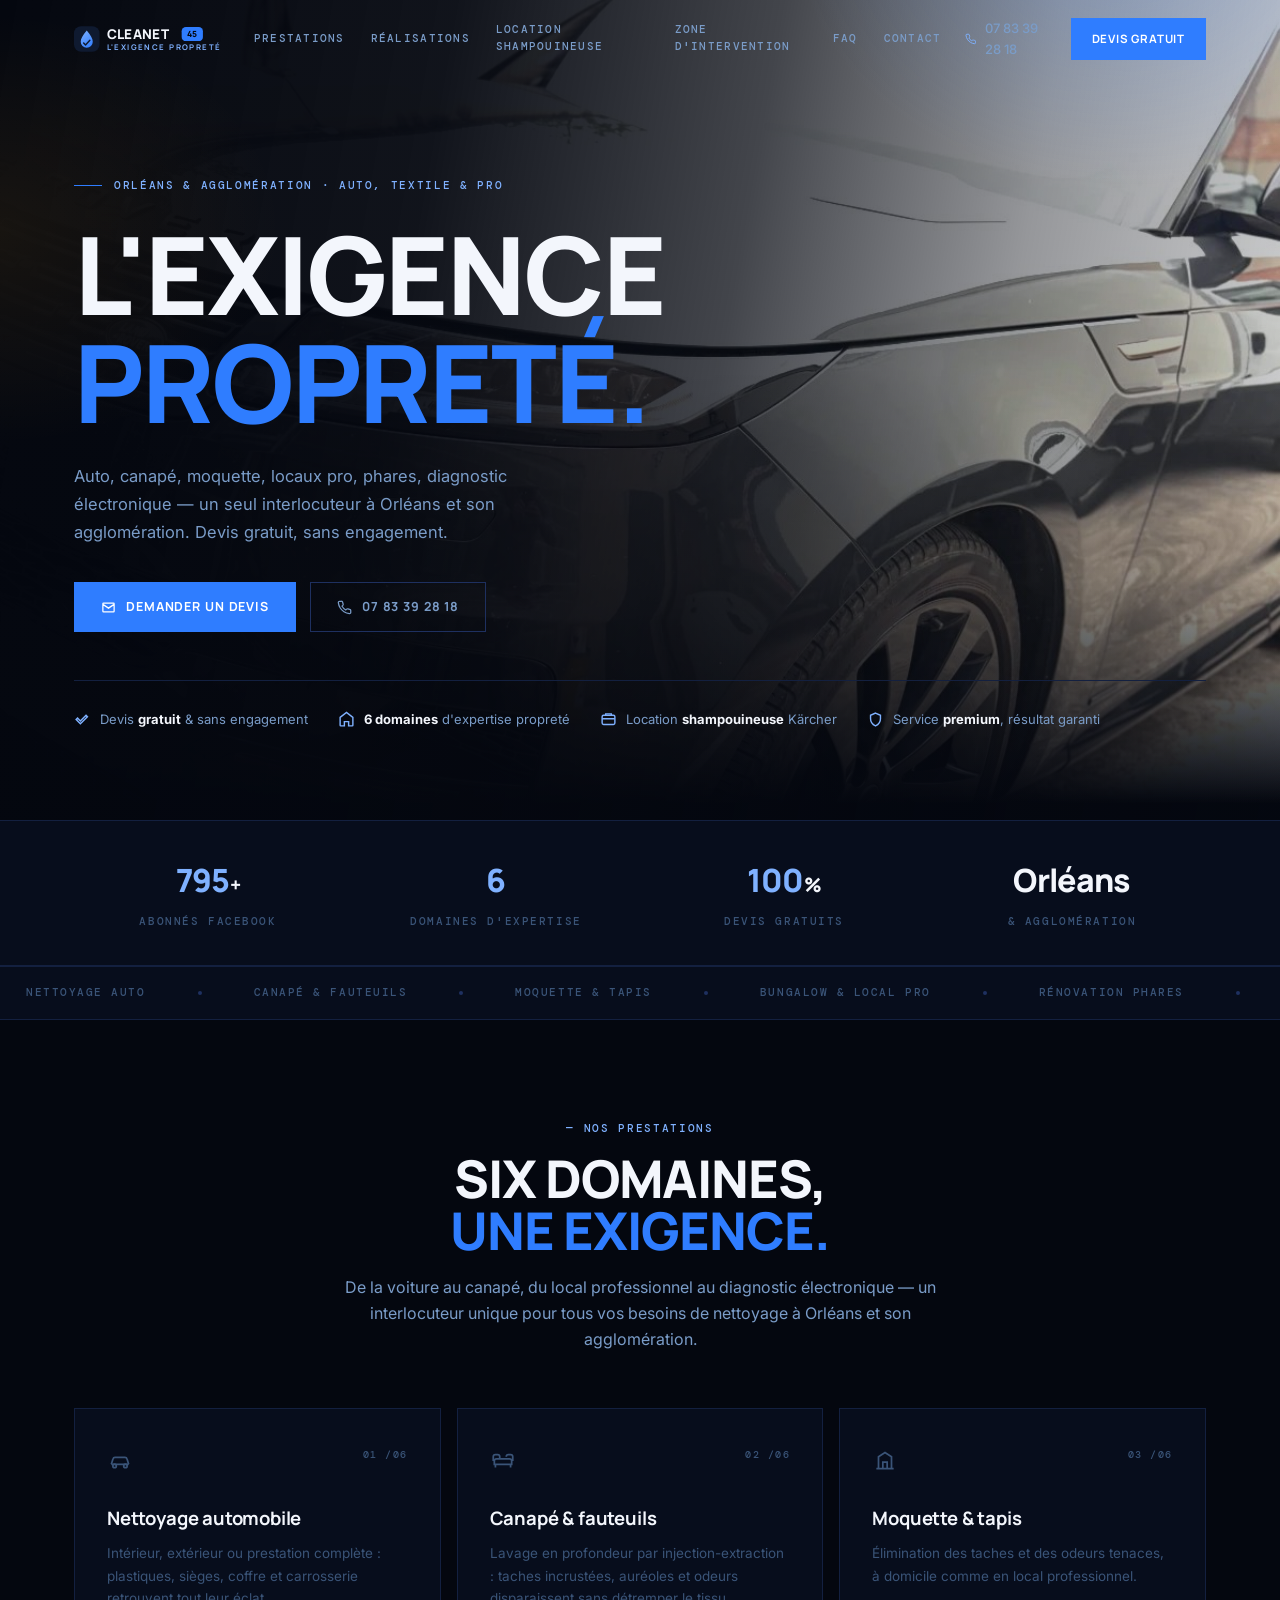
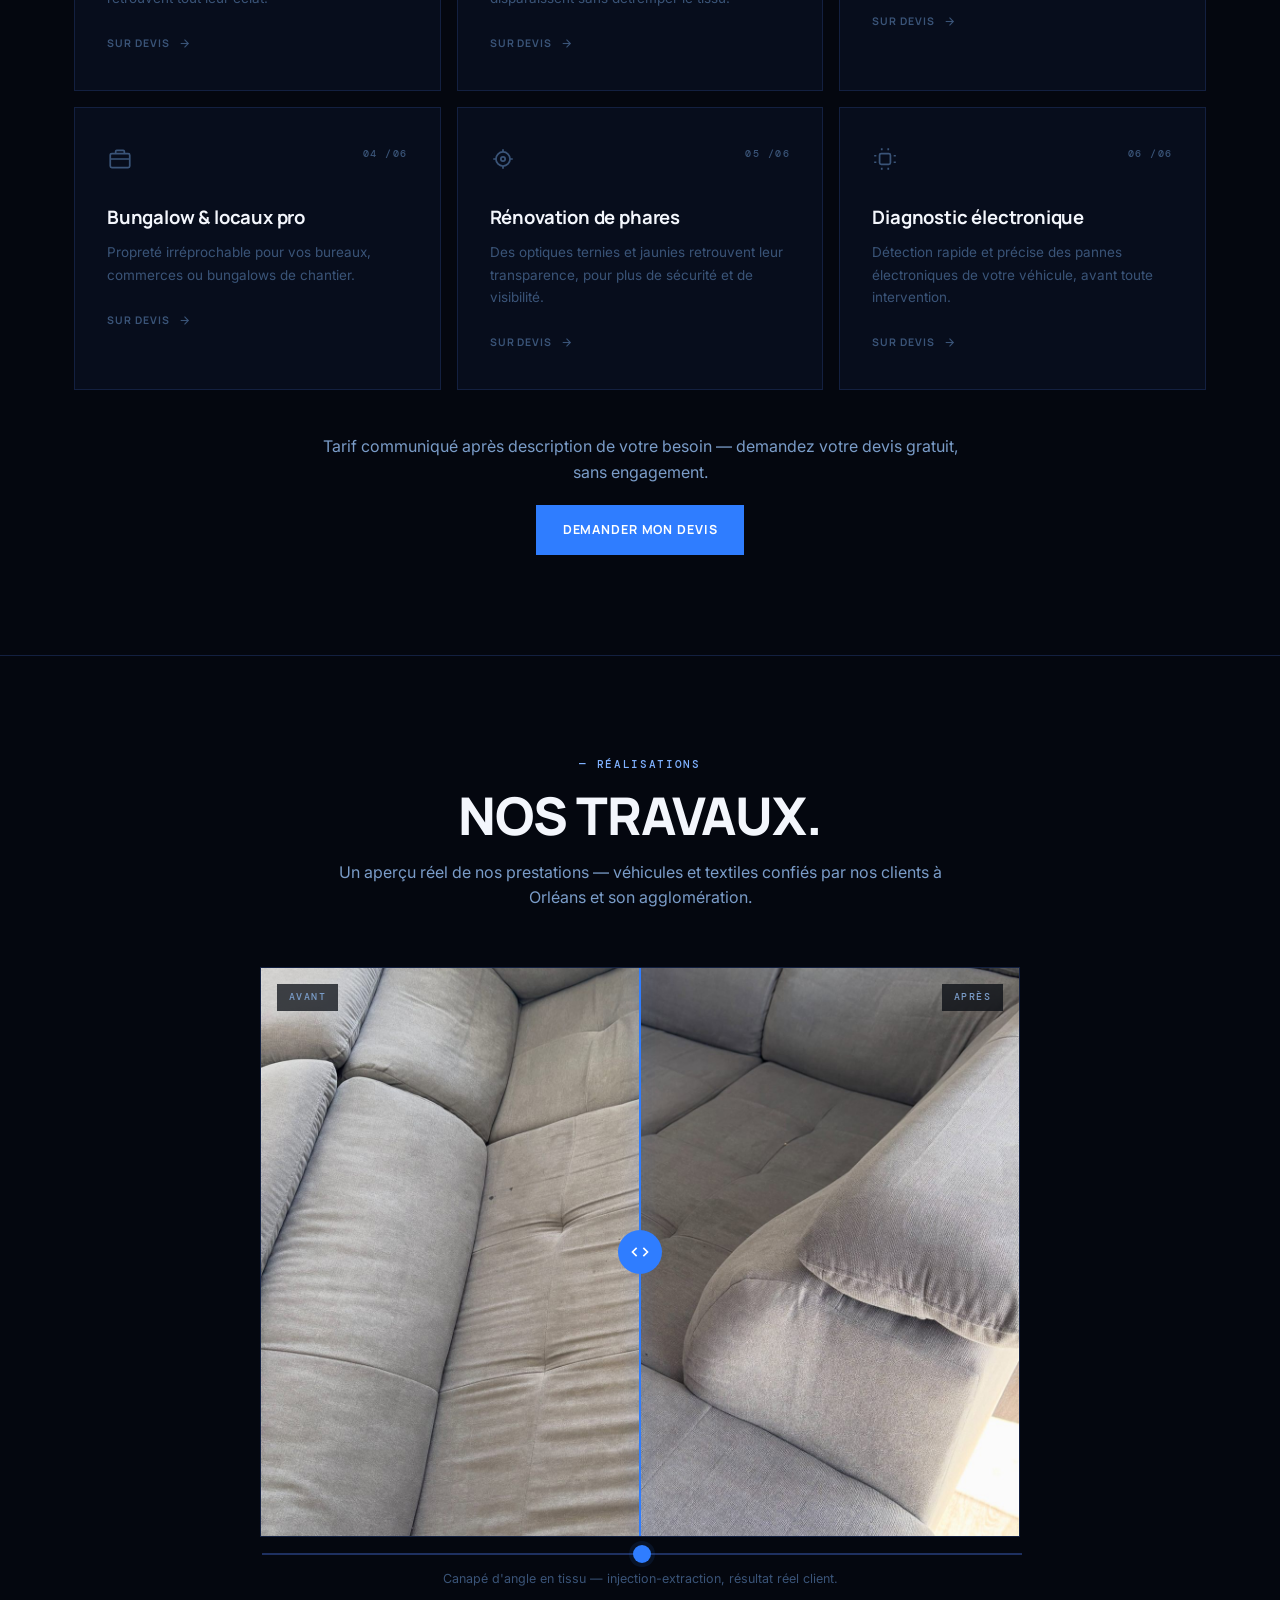
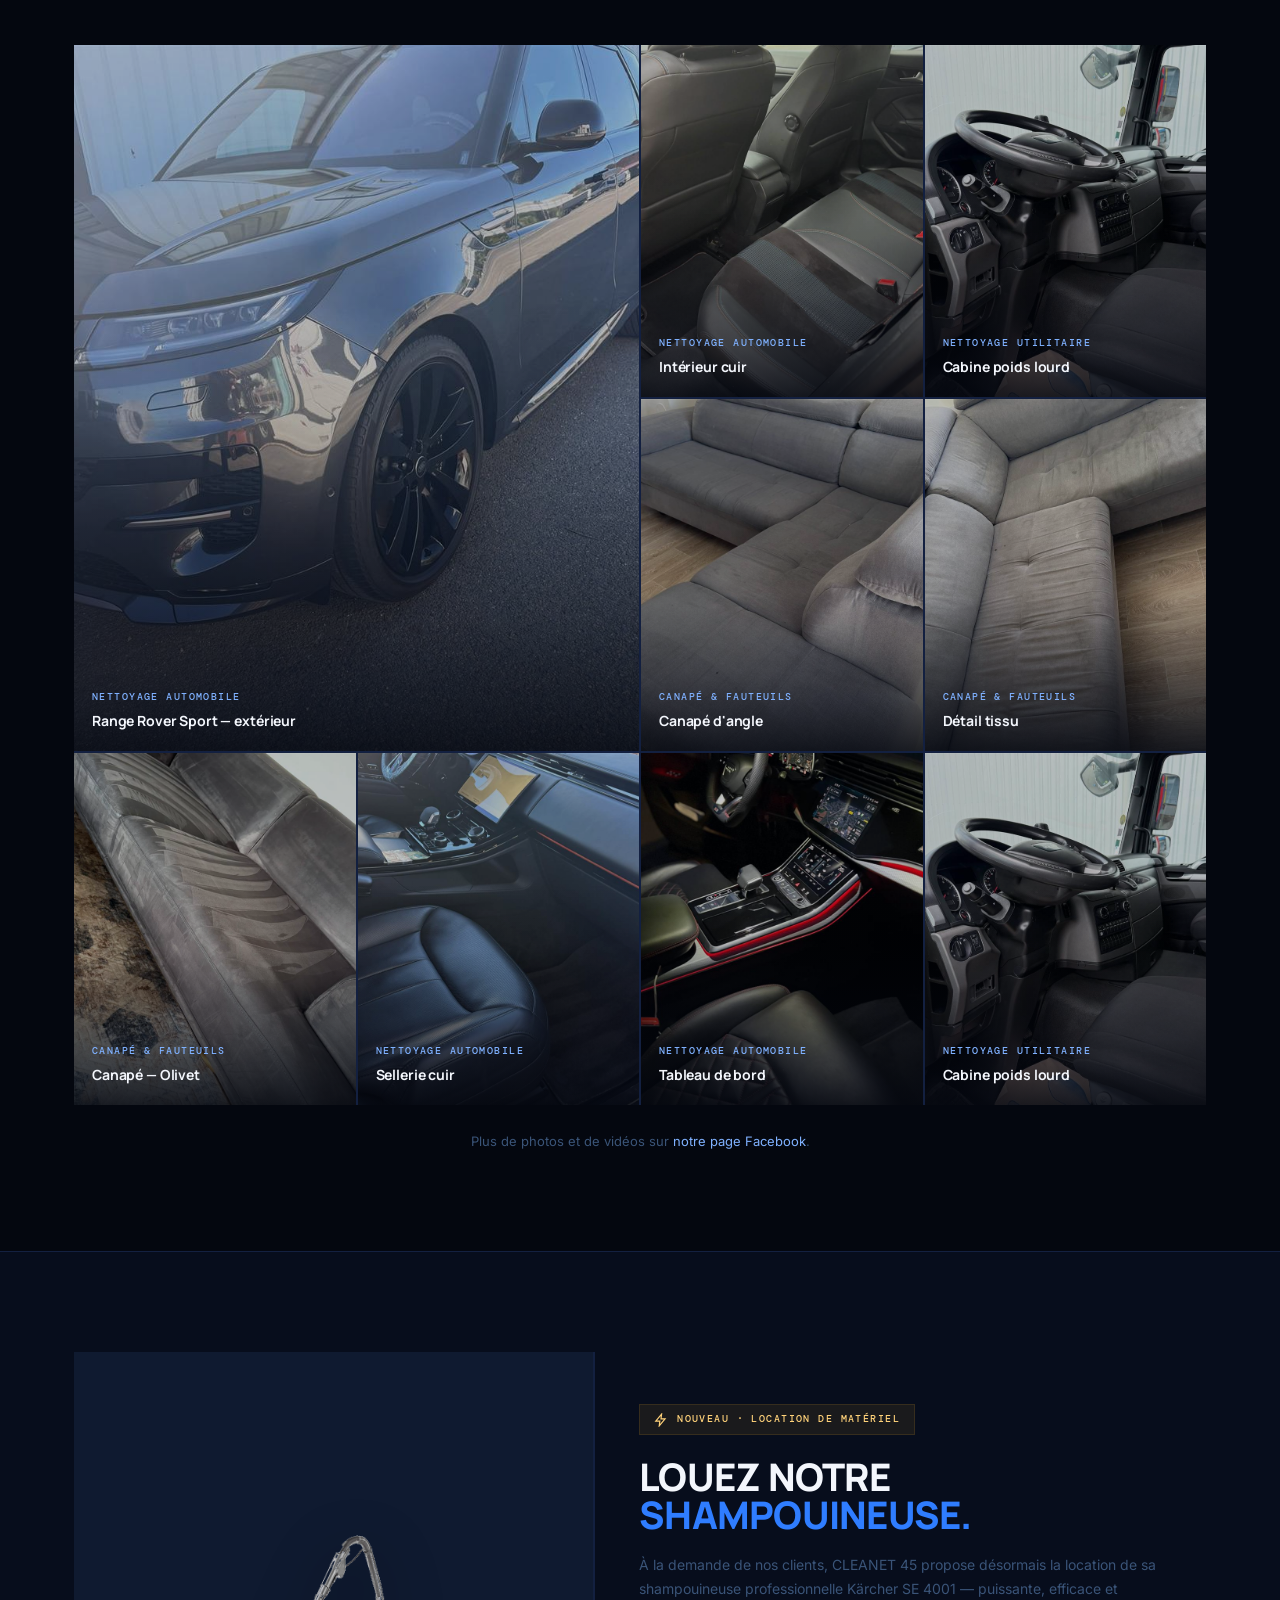
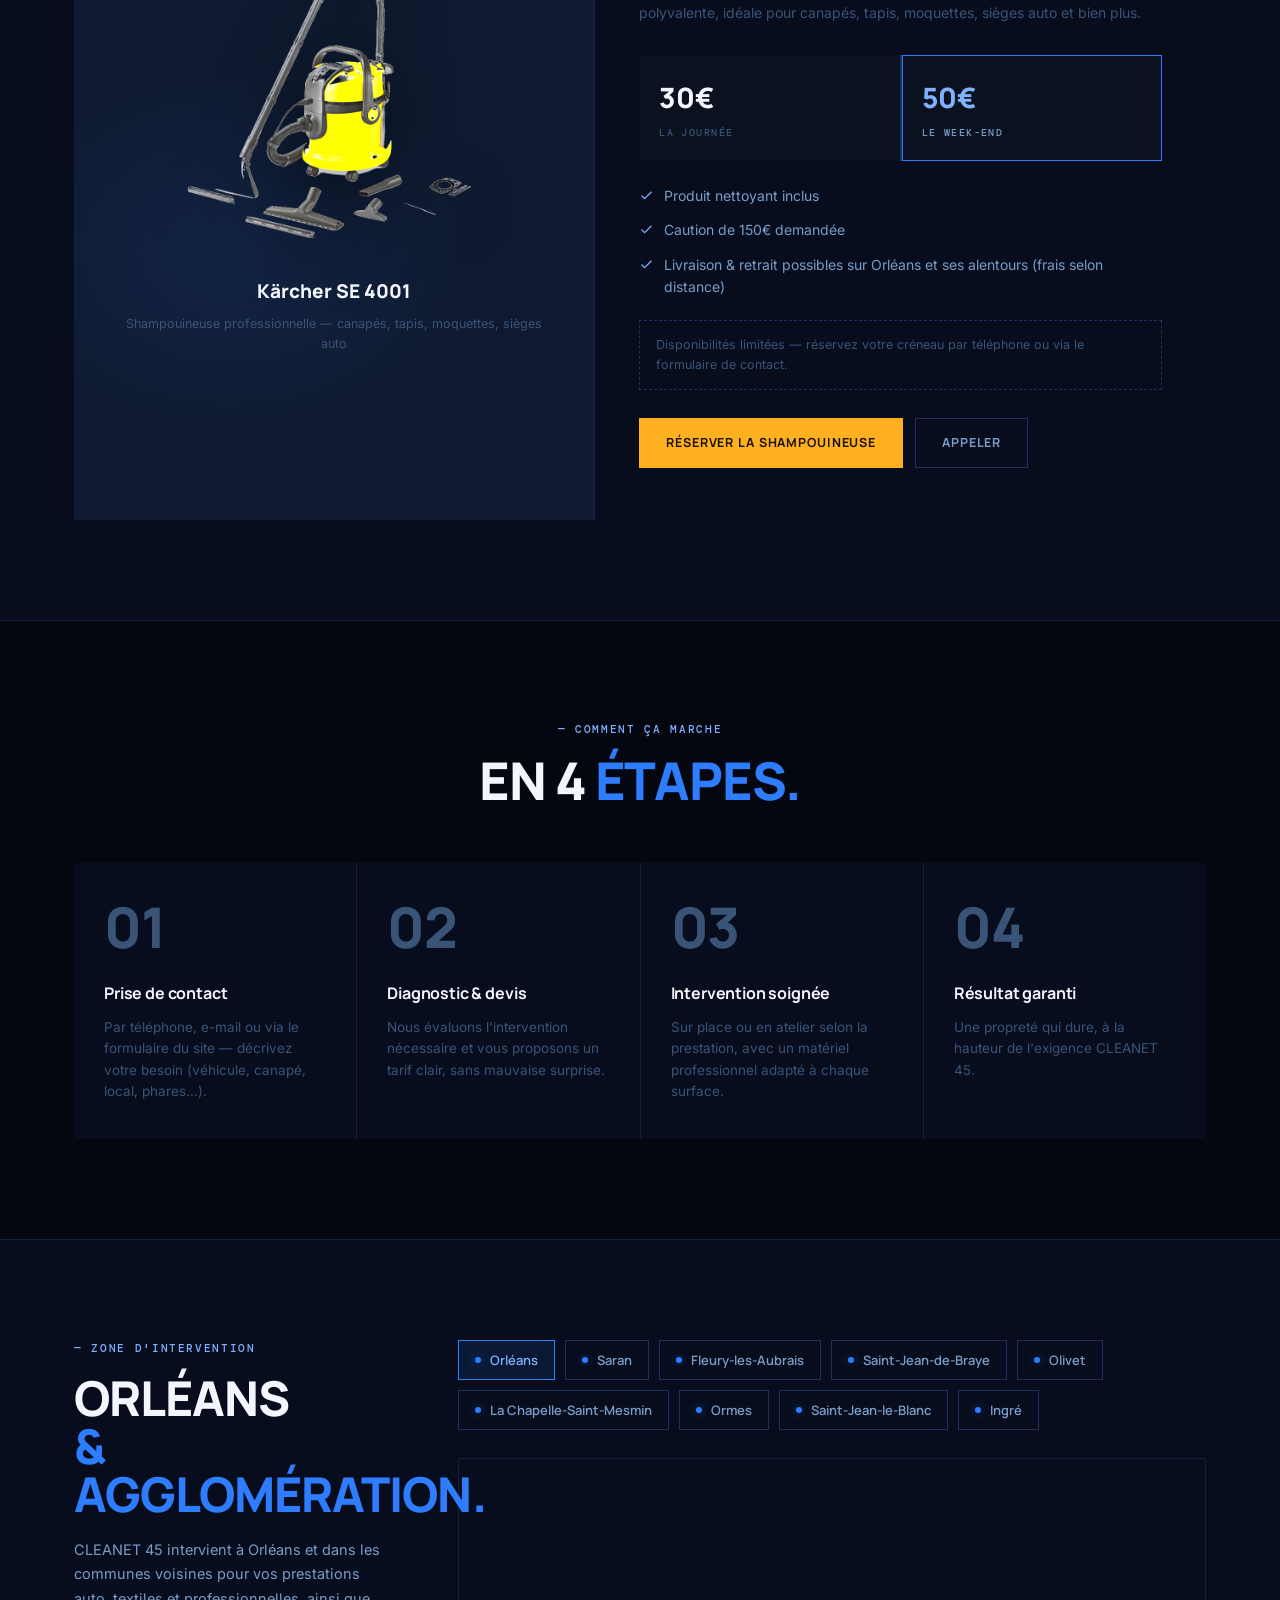
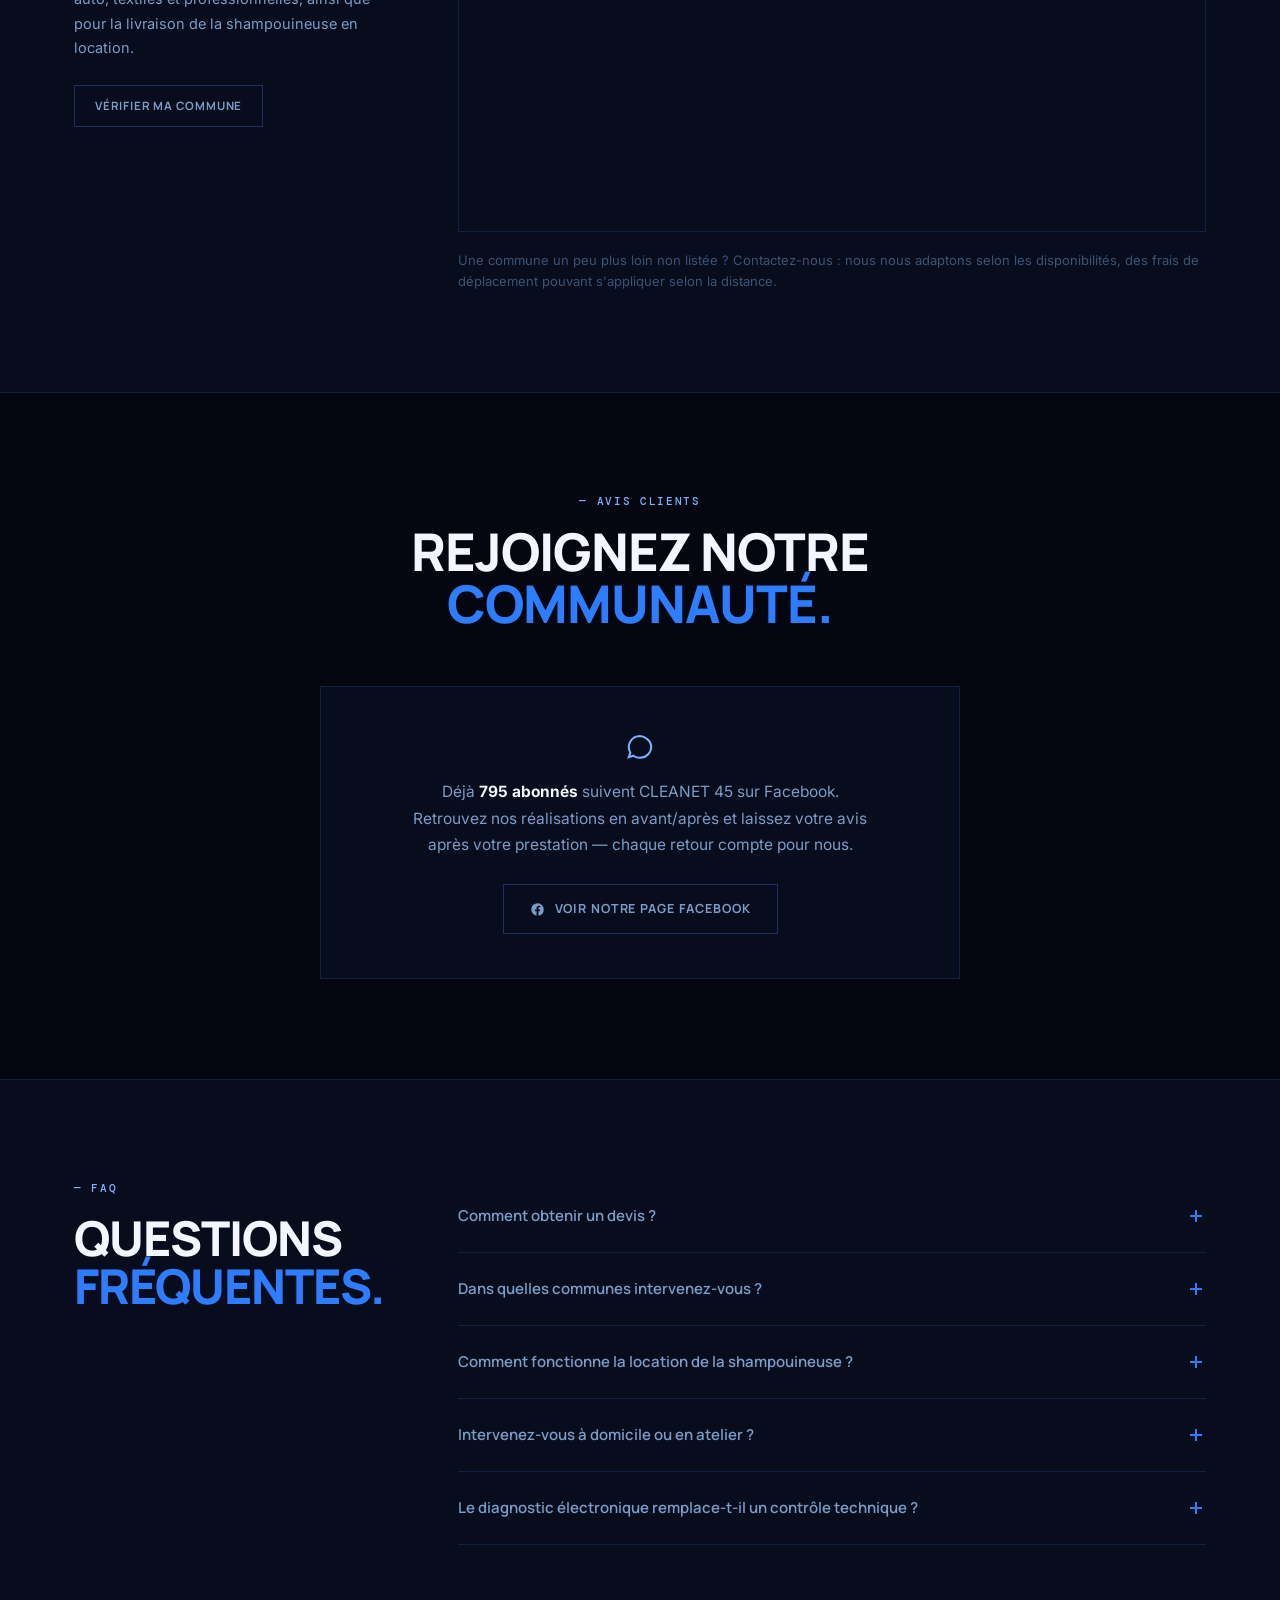
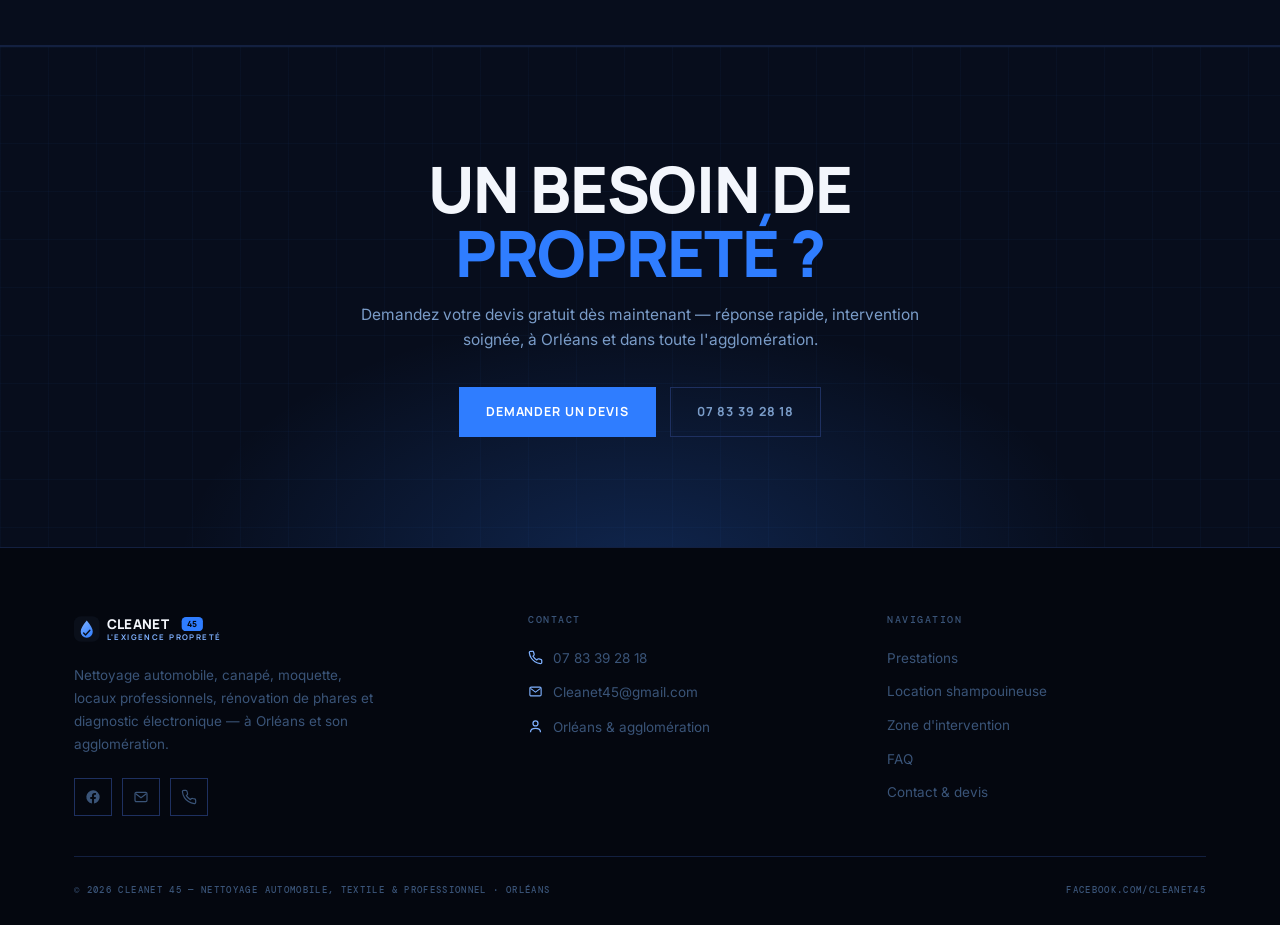
==== commit c16776ac: "Ajoute un slider comparatif avant/après (canapé) Composant interactif vanilla JS (drag + input range" ====
--- a/index.html
+++ b/index.html
@@ -224,6 +224,22 @@
       <p>Un aperçu réel de nos prestations — véhicules et textiles confiés par nos clients à Orléans et son agglomération.</p>
     </div>
 
+    <div class="ba-slider" data-reveal role="group" aria-label="Comparateur avant et après nettoyage d'un canapé d'angle">
+      <div class="ba-frame" id="baFrame">
+        <img class="ba-img ba-after" src="assets/img/gallery/canape-1.jpg" alt="Canapé après nettoyage par CLEANET 45" loading="lazy" />
+        <div class="ba-before-wrap" id="baBeforeWrap">
+          <img class="ba-img ba-before" src="assets/img/gallery/canape-2.jpg" alt="Canapé avant nettoyage, tissu taché" loading="lazy" />
+        </div>
+        <span class="ba-tag ba-tag-before">Avant</span>
+        <span class="ba-tag ba-tag-after">Après</span>
+        <div class="ba-handle" id="baHandle" aria-hidden="true">
+          <svg viewBox="0 0 24 24" fill="none" stroke="currentColor" stroke-width="2"><path d="M8 7 3 12l5 5M16 7l5 5-5 5"/></svg>
+        </div>
+      </div>
+      <input type="range" class="ba-range" id="baRange" min="0" max="100" value="50" step="0.1" aria-label="Faites glisser pour comparer avant et après" />
+      <p class="ba-caption">Canapé d'angle en tissu — injection-extraction, résultat réel client.</p>
+    </div>
+
     <div class="gal-grid" data-reveal tabindex="0" aria-label="Galerie de réalisations, faites glisser pour voir plus de photos">
       <a class="gal-item big" href="https://www.facebook.com/Cleanet45/" target="_blank" rel="noopener">
         <img src="assets/img/gallery/car-exterior-1-sm.jpg" srcset="assets/img/gallery/car-exterior-1-sm.jpg 900w, assets/img/gallery/car-exterior-1.jpg 1600w" sizes="(max-width:767px) 78vw, (max-width:959px) 66vw, 48vw" alt="Range Rover Sport noire, carrosserie brillante après nettoyage extérieur par CLEANET 45" loading="lazy" />
--- a/assets/styles.css
+++ b/assets/styles.css
@@ -59,7 +59,7 @@
 }
 
 /* Labels / eyebrows — DM Mono, uppercase, tracking large */
-.eyebrow,.sec-eyebrow,.svc-num,.gal-caption .tag,.promo-badge,.stat span,.ft h5,.ft-bottom,.rp-card span,.zone-note-label{
+.eyebrow,.sec-eyebrow,.svc-num,.gal-caption .tag,.promo-badge,.stat>span,.ft h5,.ft-bottom,.rp-card span,.zone-note-label{
   font-family:var(--ff-mono);font-weight:500;letter-spacing:.15em;text-transform:uppercase;
 }
 
@@ -165,7 +165,7 @@
 .stat b{display:flex;align-items:baseline;justify-content:center;font-family:var(--ff-display);font-size:clamp(22px,3.4vw,32px);font-weight:800;letter-spacing:-.02em;white-space:nowrap}
 .stat b .cy{color:var(--blue-2)}
 .stat b .sfx{font-size:.62em;line-height:1;color:var(--text)}
-.stat span{display:block;margin-top:8px;font-size:10.5px;color:var(--text-mute)}
+.stat>span{display:block;margin-top:8px;font-size:10.5px;color:var(--text-mute)}
 @media(min-width:720px){.stats-in{grid-template-columns:repeat(4,1fr)}}
 
 /* ===================== MARQUEE ===================== */
@@ -226,6 +226,47 @@
 }
 .svc-tag svg{width:13px;height:13px}
 .svc-card:hover .svc-tag{color:var(--blue-2)}
+
+/* ===================== AVANT / APRÈS (slider comparatif) ===================== */
+.ba-slider{max-width:760px;margin:0 auto 56px}
+.ba-frame{
+  position:relative;aspect-ratio:4/3;overflow:hidden;border:1px solid var(--line);
+  background:var(--bg);cursor:ew-resize;user-select:none;-webkit-user-select:none;
+}
+.ba-img{position:absolute;inset:0;width:100%;height:100%;object-fit:cover;display:block;pointer-events:none}
+.ba-before-wrap{position:absolute;inset:0;width:50%;overflow:hidden}
+.ba-before-wrap .ba-img{width:var(--ba-img-w,100%);max-width:none}
+.ba-tag{
+  position:absolute;top:16px;z-index:2;font-family:var(--ff-mono);font-size:9.5px;font-weight:500;
+  letter-spacing:.15em;text-transform:uppercase;padding:6px 12px;background:rgba(4,7,15,.72);
+  backdrop-filter:blur(6px);color:var(--text-dim);pointer-events:none;
+}
+.ba-tag-before{left:16px}
+.ba-tag-after{right:16px}
+.ba-handle{
+  position:absolute;top:0;bottom:0;left:50%;width:2px;background:var(--blue);z-index:3;
+  transform:translateX(-1px);pointer-events:none;box-shadow:0 0 16px var(--glow);
+}
+.ba-handle::before{
+  content:"";position:absolute;top:50%;left:50%;width:44px;height:44px;border-radius:50%;
+  background:var(--blue);transform:translate(-50%,-50%);
+}
+.ba-handle svg{
+  position:absolute;top:50%;left:50%;width:20px;height:20px;transform:translate(-50%,-50%);color:#fff;z-index:1;
+}
+.ba-range{
+  display:block;width:100%;margin-top:16px;-webkit-appearance:none;appearance:none;
+  height:2px;background:var(--line-2);outline:none;
+}
+.ba-range::-webkit-slider-thumb{
+  -webkit-appearance:none;appearance:none;width:18px;height:18px;border-radius:50%;
+  background:var(--blue);cursor:pointer;box-shadow:0 0 0 4px var(--blue-dim);
+}
+.ba-range::-moz-range-thumb{
+  width:18px;height:18px;border-radius:50%;background:var(--blue);border:none;cursor:pointer;
+  box-shadow:0 0 0 4px var(--blue-dim);
+}
+.ba-caption{margin-top:14px;text-align:center;font-size:12.5px;color:var(--text-mute)}
 
 /* ===================== GALLERY (réalisations) — lignes de grille ===================== */
 .gal-grid{display:grid;grid-template-columns:1fr 1fr;gap:2px;background:var(--line)}
